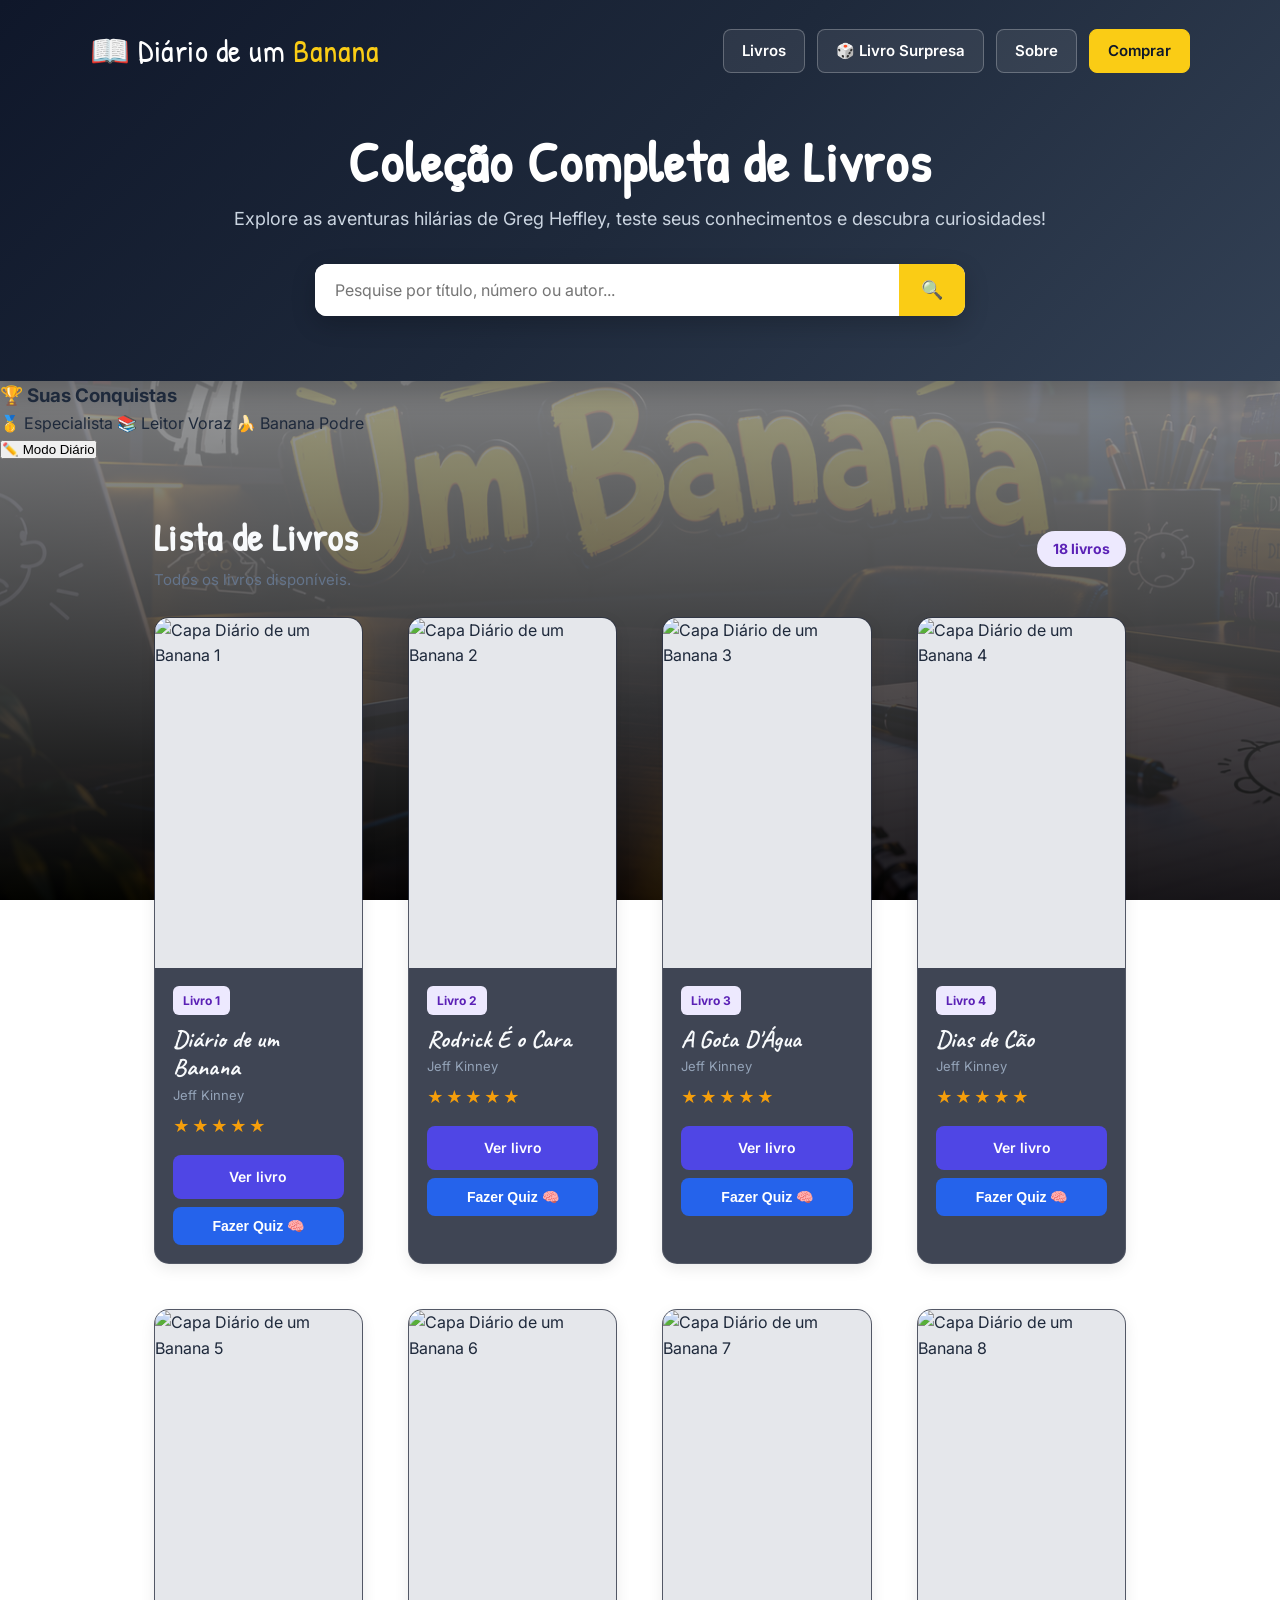
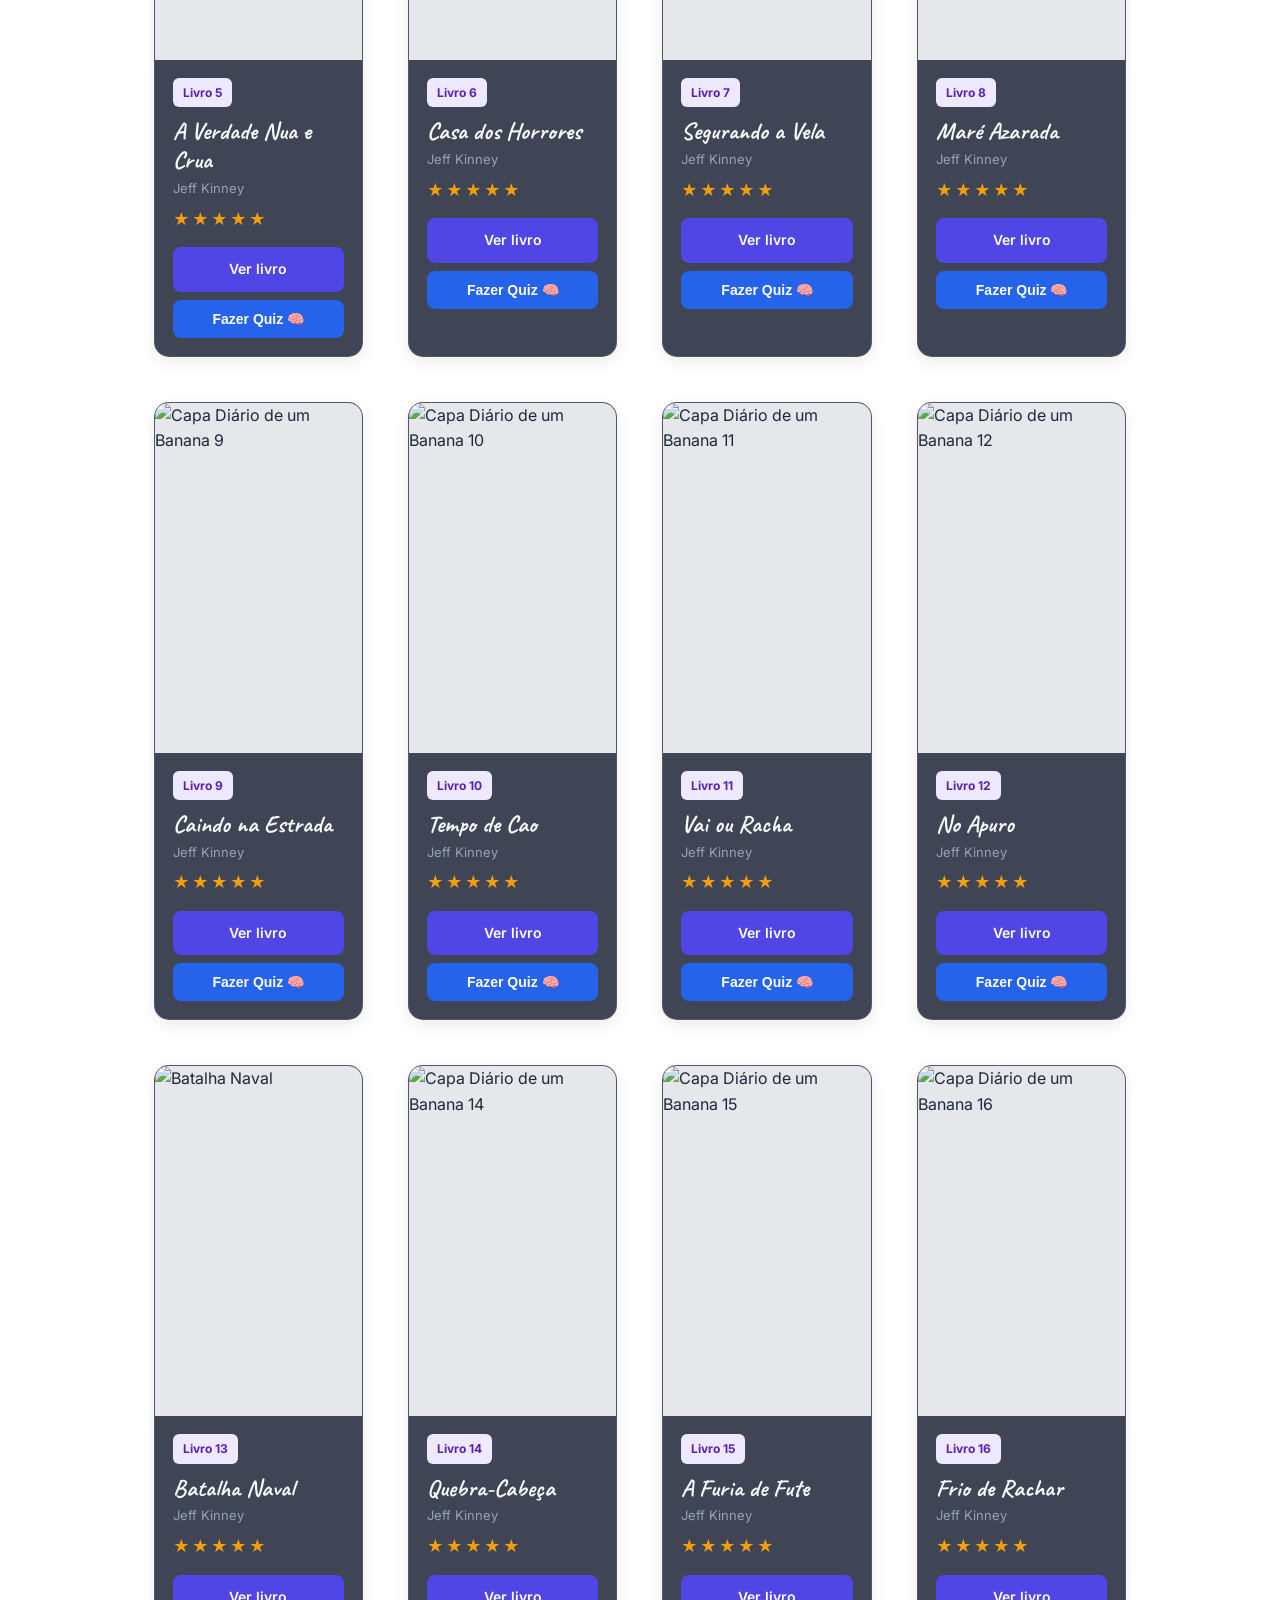
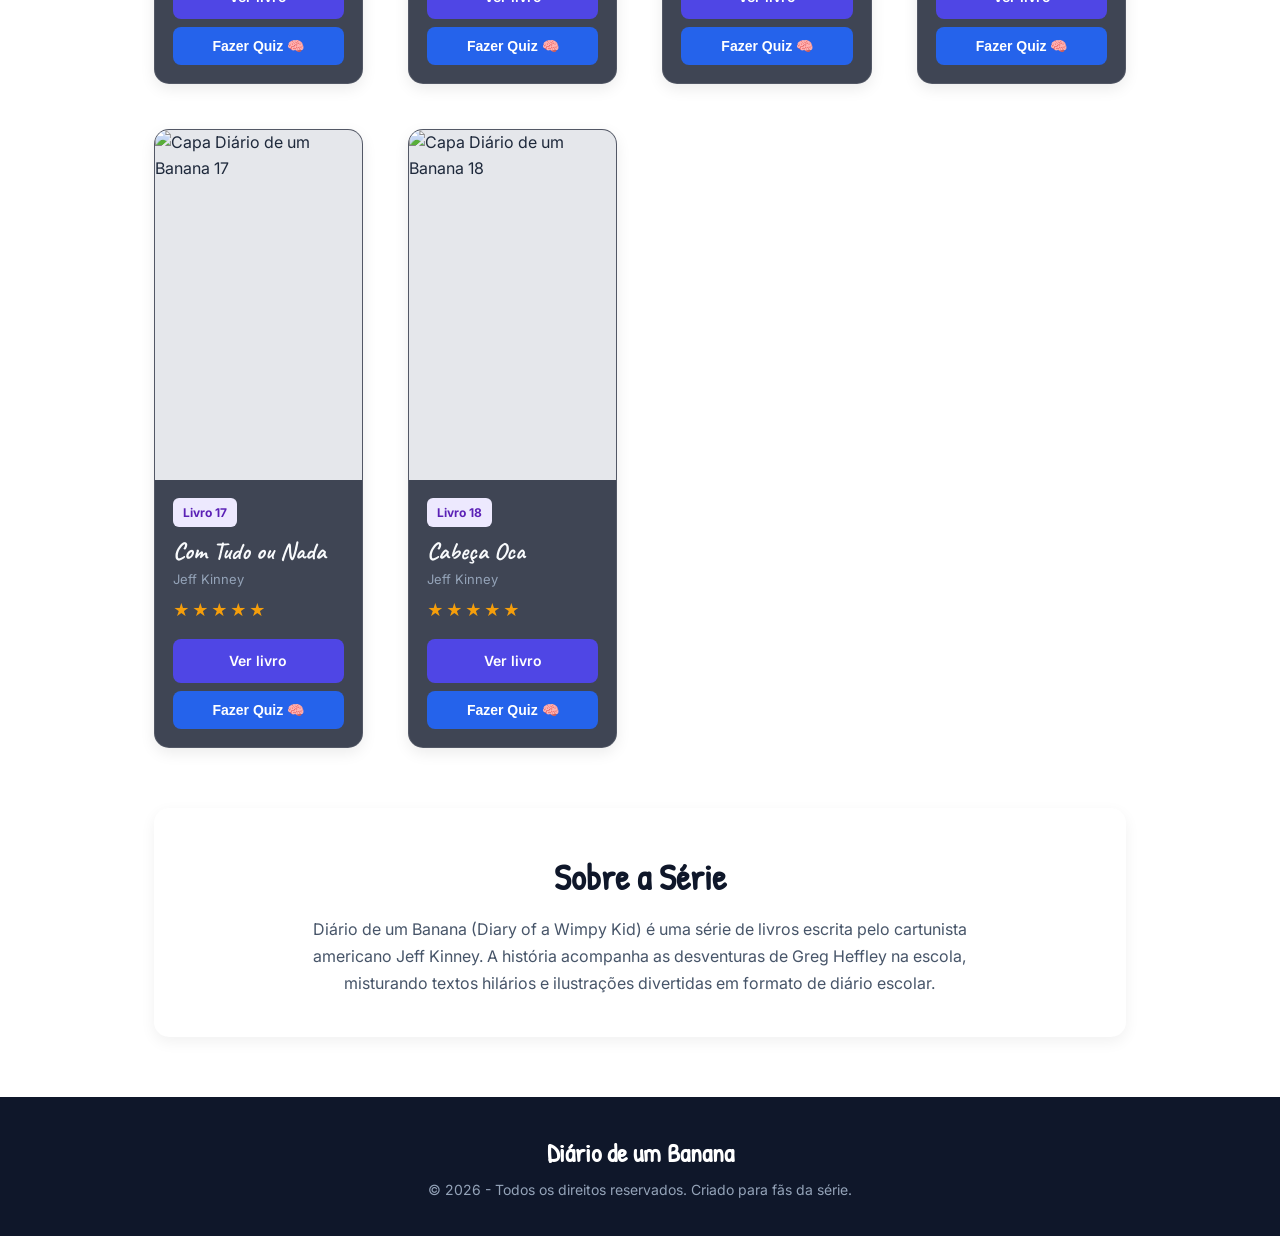
==== index.html @ 9c2a01f7 "Update index.html" ====
<!DOCTYPE html>
<html lang="pt-BR">
<head>
    <meta charset="UTF-8">
    <meta name="viewport" content="width=device-width, initial-scale=1.0">
    <title>Livraria Diário de um Banana</title>
    <!-- Google Fonts -->
    <link href="https://fonts.googleapis.com/css2?family=Inter:wght@400;600;700&family=Patrick+Hand&family=Caveat:wght@700&display=swap" rel="stylesheet">
    <link rel="stylesheet" href="style.css">
</head>
<body>

    <!-- HEADER & NAVEGAÇÃO -->
    <header>
        <div class="topo">
            <div class="logo">
                <span>📖</span> Diário de um <span>Banana</span>
            </div>
            <nav>
                <a href="#livros-secao">Livros</a>
                <a href="#" id="btnSorteio">🎲 Livro Surpresa</a>
                <a href="#sobre">Sobre</a>
                <a href="comprar.html" class="btn-comprar">Comprar</a>
            </nav>
        </div>

        <div class="hero">
            <h1>Coleção Completa de Livros</h1>
            <p>Explore as aventuras hilárias de Greg Heffley, teste seus conhecimentos e descubra curiosidades!</p>
            
            <!-- PESQUISA -->
            <div class="pesquisa">
                <input type="text" id="campoPesquisa" placeholder="Pesquise por título, número ou autor...">
                <button id="botaoPesquisa">🔍</button>
            </div>
        </div>
    </header>

    <!-- PAINEL DE CONQUISTAS FLUTUANTE -->
<div class="painel-conquistas" id="painelConquistas">
    <h3>🏆 Suas Conquistas</h3>
    <div class="lista-badges">
        <span class="badge" id="badgeEspecialista" title="Acerte 5/5 em um quiz">🥇 Especialista</span>
        <span class="badge" id="badgeVoraz" title="Jogue quizzes de 3 livros diferentes">📚 Leitor Voraz</span>
        <span class="badge" id="badgePodre" title="Zere um quiz">🍌 Banana Podre</span>
    </div>
</div>

<!-- BOTÃO MODO RABISCO FLUTUANTE -->
<button class="btn-rabisco" id="btnRabisco" title="Ativar Modo Rabisco">✏️ Modo Diário</button>

    <!-- MAIN -->
    <main id="livros-secao">
        
        <div class="titulo-secao">
            <div>
                <h2>Lista de Livros</h2>
                <p id="textoResultado">Todos os livros disponíveis.</p>
            </div>
            <div class="quantidade" id="quantidadeLivros">18 livros</div>
        </div>

        <!-- NENHUM RESULTADO -->
        <div class="nenhum-resultado" id="nenhumResultado">
            <div>🍌</div>
            <h3>Oops! Nada encontrado</h3>
            <p>Nenhum livro corresponde à sua pesquisa.</p>
        </div>

        <!-- GRID DE LIVROS -->
        <div class="livros">
            
            <!-- Livro 1 -->
            <article class="livro" data-id="1">
                <div class="capa">
                    <img src="https://encrypted-tbn0.gstatic.com/images?q=tbn:ANd9GcRQajpN-QGfzA2typFt59DtjZNxm697NqTYNp8xhZPJ5A&s=10" alt="Capa Diário de um Banana 1">
                </div>
                <div class="informacoes">
                    <span class="numero">Livro 1</span>
                    <h3>Diário de um Banana</h3>
                    <p class="autor">Jeff Kinney</p>
                    <div class="estrelas">★★★★★</div>
                    <div class="botoes">
                        <a href="../model/d1.pdf" class="botao">Ver livro</a>
                        <button class="botao quiz-botao" data-livro="1">Fazer Quiz 🧠</button>
                    </div>
                </div>
            </article>

            <!-- Livro 2 -->
            <article class="livro" data-id="2">
                <div class="capa">
                    <img src="https://encrypted-tbn0.gstatic.com/images?q=tbn:ANd9GcSpSx0DxlOl3ASqEZeaPJl6TdpwLqiNZsBN39mb798MEQ&s=10" alt="Capa Diário de um Banana 2">
                </div>
                <div class="informacoes">
                    <span class="numero">Livro 2</span>
                    <h3>Rodrick É o Cara</h3>
                    <p class="autor">Jeff Kinney</p>
                    <div class="estrelas">★★★★★</div>
                    <div class="botoes">
                        <a href="../model/d2.pdf" class="botao">Ver livro</a>
                        <button class="botao quiz-botao" data-livro="2">Fazer Quiz 🧠</button>
                    </div>
                </div>
            </article>

            <!-- Livro 3 -->
            <article class="livro" data-id="3">
                <div class="capa">
                    <img src="https://encrypted-tbn0.gstatic.com/images?q=tbn:ANd9GcTKQ5oxzDBMhRkYckKchncWAYE0lJs5ePOby59If-ySlQ&s" alt="Capa Diário de um Banana 3">
                </div>
                <div class="informacoes">
                    <span class="numero">Livro 3</span>
                    <h3>A Gota D'Água</h3>
                    <p class="autor">Jeff Kinney</p>
                    <div class="estrelas">★★★★★</div>
                    <div class="botoes">
                        <a href="../model/d3.pdf" class="botao">Ver livro</a>
                        <button class="botao quiz-botao" data-livro="3">Fazer Quiz 🧠</button>
                    </div>
                </div>
            </article>

            <!-- Livro 4 -->
            <article class="livro" data-id="4">
                <div class="capa">
                    <img src="https://encrypted-tbn0.gstatic.com/images?q=tbn:ANd9GcRJiaCCB12wVGKjYtspNgduHtyChw2FooszeUyp6AWRkg&s=10" alt="Capa Diário de um Banana 4">
                </div>
                <div class="informacoes">
                    <span class="numero">Livro 4</span>
                    <h3>Dias de Cão</h3>
                    <p class="autor">Jeff Kinney</p>
                    <div class="estrelas">★★★★★</div>
                    <div class="botoes">
                        <a href="../model/d4.pdf" class="botao">Ver livro</a>
                        <button class="botao quiz-botao" data-livro="4">Fazer Quiz 🧠</button>
                    </div>
                </div>
            </article>

            <!-- Livro 5 -->
            <article class="livro" data-id="5">
                <div class="capa">
                    <img src="https://encrypted-tbn0.gstatic.com/images?q=tbn:ANd9GcQWNQ5Dyb75y6yEB-SUP87o3WAZUVkobZBUObLU5u2jGg&s=10" alt="Capa Diário de um Banana 5">
                </div>
                <div class="informacoes">
                    <span class="numero">Livro 5</span>
                    <h3>A Verdade Nua e Crua</h3>
                    <p class="autor">Jeff Kinney</p>
                    <div class="estrelas">★★★★★</div>
                    <div class="botoes">
                        <a href="../model/d5.pdf" class="botao">Ver livro</a>
                        <button class="botao quiz-botao" data-livro="5">Fazer Quiz 🧠</button>
                    </div>
                </div>
            </article>

            <!-- Livro 6 -->
            <article class="livro" data-id="6">
                <div class="capa">
                    <img src="https://encrypted-tbn0.gstatic.com/images?q=tbn:ANd9GcSsynfhYfjFdkjck2ASrpkJPskWuNv2oFrg8dKrz2LjkQ&s=10" alt="Capa Diário de um Banana 6">
                </div>
                <div class="informacoes">
                    <span class="numero">Livro 6</span>
                    <h3>Casa dos Horrores</h3>
                    <p class="autor">Jeff Kinney</p>
                    <div class="estrelas">★★★★★</div>
                    <div class="botoes">
                        <a href="../model/d6.pdf" class="botao">Ver livro</a>
                        <button class="botao quiz-botao" data-livro="6">Fazer Quiz 🧠</button>
                    </div>
                </div>
            </article>

            <!-- Livro 7 -->
            <article class="livro" data-id="7">
                <div class="capa">
                    <img src="https://encrypted-tbn0.gstatic.com/images?q=tbn:ANd9GcSP-3wp7s-orHugPHiQrI789hExRTvEYrRd7QVgCAhlqw&s=10" alt="Capa Diário de um Banana 7">
                </div>
                <div class="informacoes">
                    <span class="numero">Livro 7</span>
                    <h3>Segurando a Vela</h3>
                    <p class="autor">Jeff Kinney</p>
                    <div class="estrelas">★★★★★</div>
                    <div class="botoes">
                        <a href="../model/d7.pdf" class="botao">Ver livro</a>
                        <button class="botao quiz-botao" data-livro="7">Fazer Quiz 🧠</button>
                    </div>
                </div>
            </article>

            <!-- Livro 8 -->
            <article class="livro" data-id="8">
                <div class="capa">
                    <img src="https://encrypted-tbn0.gstatic.com/images?q=tbn:ANd9GcSYsWa363Fk69UObxOlmPjLcYqOjS-x_OVaogubGts7Iw&s=10" alt="Capa Diário de um Banana 8">
                </div>
                <div class="informacoes">
                    <span class="numero">Livro 8</span>
                    <h3>Maré Azarada</h3>
                    <p class="autor">Jeff Kinney</p>
                    <div class="estrelas">★★★★★</div>
                    <div class="botoes">
                        <a href="../model/d8.pdf" class="botao">Ver livro</a>
                        <button class="botao quiz-botao" data-livro="8">Fazer Quiz 🧠</button>
                    </div>
                </div>
            </article>

            <!-- Livro 9 -->
            <article class="livro" data-id="9">
                <div class="capa">
                    <img src="https://encrypted-tbn0.gstatic.com/images?q=tbn:ANd9GcTEGSCFaSf1UiBdwK_KsZy_aUNZbx_nmoRuxFGizDj5Aw&s=10" alt="Capa Diário de um Banana 9">
                </div>
                <div class="informacoes">
                    <span class="numero">Livro 9</span>
                    <h3>Caindo na Estrada</h3>
                    <p class="autor">Jeff Kinney</p>
                    <div class="estrelas">★★★★★</div>
                    <div class="botoes">
                        <a href="../model/d9.pdf" class="botao">Ver livro</a>
                        <button class="botao quiz-botao" data-livro="9">Fazer Quiz 🧠</button>
                    </div>
                </div>
            </article>

            <!-- Livro 10 -->
            <article class="livro" data-id="10">
                <div class="capa">
                    <img src="https://encrypted-tbn0.gstatic.com/images?q=tbn:ANd9GcRWh4HUZp8EbSSGxVeShzGY0BPUSQcsEUI1VctOzzkDTg&s" alt="Capa Diário de um Banana 10">
                </div>
                <div class="informacoes">
                    <span class="numero">Livro 10</span>
                    <h3>Tempo de Cao</h3>
                    <p class="autor">Jeff Kinney</p>
                    <div class="estrelas">★★★★★</div>
                    <div class="botoes">
                        <a href="../model/d10.pdf" class="botao">Ver livro</a>
                        <button class="botao quiz-botao" data-livro="10">Fazer Quiz 🧠</button>
                    </div>
                </div>
            </article>

            <!-- Livro 11 -->
            <article class="livro" data-id="11">
                <div class="capa">
                    <img src="https://encrypted-tbn0.gstatic.com/images?q=tbn:ANd9GcSJpnDlZb_Ii841UvyGFLjWaWiVlTkOMMahEKRInvdsMw&s=10" alt="Capa Diário de um Banana 11">
                </div>
                <div class="informacoes">
                    <span class="numero">Livro 11</span>
                    <h3>Vai ou Racha</h3>
                    <p class="autor">Jeff Kinney</p>
                    <div class="estrelas">★★★★★</div>
                    <div class="botoes">
                        <a href="../model/d11.pdf" class="botao">Ver livro</a>
                        <button class="botao quiz-botao" data-livro="11">Fazer Quiz 🧠</button>
                    </div>
                </div>
            </article>

            <!-- Livro 12 -->
            <article class="livro" data-id="12">
                <div class="capa">
                    <img src="https://encrypted-tbn0.gstatic.com/images?q=tbn:ANd9GcQcVmHpKYCmERuuZ37JqeVZvpSlY1bpL1Be7FtkAmPEdQ&s" alt="Capa Diário de um Banana 12">
                </div>
                <div class="informacoes">
                    <span class="numero">Livro 12</span>
                    <h3>No Apuro</h3>
                    <p class="autor">Jeff Kinney</p>
                    <div class="estrelas">★★★★★</div>
                    <div class="botoes">
                        <a href="../model/d12.pdf" class="botao">Ver livro</a>
                        <button class="botao quiz-botao" data-livro="12">Fazer Quiz 🧠</button>
                    </div>
                </div>
            </article>

            <!-- Livro 13 -->
            <article class="livro" data-id="13">
                <div class="capa">
                    <img src="https://encrypted-tbn0.gstatic.com/images?q=tbn:ANd9GcR2gNs3JpQix3rCc0vQuqD0tkwmRkatFQ8yHD5xx7Jd0Q&s=10" alt="Batalha Naval">
                </div>
                <div class="informacoes">
                    <span class="numero">Livro 13</span>
                    <h3>Batalha Naval</h3>
                    <p class="autor">Jeff Kinney</p>
                    <div class="estrelas">★★★★★</div>
                    <div class="botoes">
                        <a href="../model/d13.pdf" class="botao">Ver livro</a>
                        <button class="botao quiz-botao" data-livro="13">Fazer Quiz 🧠</button>
                    </div>
                </div>
            </article>

            <!-- Livro 14 -->
            <article class="livro" data-id="14">
                <div class="capa">
                    <img src="https://encrypted-tbn0.gstatic.com/images?q=tbn:ANd9GcQTDsYSwgK8FLxZ9FOPDUFuJtEUiPVGPjZd8yIAZTZ_Kw&s=10" alt="Capa Diário de um Banana 14">
                </div>
                <div class="informacoes">
                    <span class="numero">Livro 14</span>
                    <h3>Quebra-Cabeça</h3>
                    <p class="autor">Jeff Kinney</p>
                    <div class="estrelas">★★★★★</div>
                    <div class="botoes">
                        <a href="../model/d14.pdf" class="botao">Ver livro</a>
                        <button class="botao quiz-botao" data-livro="14">Fazer Quiz 🧠</button>
                    </div>
                </div>
            </article>

            <!-- Livro 15 -->
            <article class="livro" data-id="15">
                <div class="capa">
                    <img src="https://encrypted-tbn0.gstatic.com/images?q=tbn:ANd9GcQ-ROlFFCyPp03KbqZ4IxjspagEBMkl2JaOTP3IW9ykqw&s=10" alt="Capa Diário de um Banana 15">
                </div>
                <div class="informacoes">
                    <span class="numero">Livro 15</span>
                    <h3>A Furia de Fute</h3>
                    <p class="autor">Jeff Kinney</p>
                    <div class="estrelas">★★★★★</div>
                    <div class="botoes">
                        <a href="../model/d15.pdf" class="botao">Ver livro</a>
                        <button class="botao quiz-botao" data-livro="15">Fazer Quiz 🧠</button>
                    </div>
                </div>
            </article>

            <!-- Livro 16 -->
            <article class="livro" data-id="16">
                <div class="capa">
                    <img src="https://encrypted-tbn0.gstatic.com/images?q=tbn:ANd9GcTlfMX2xk-rqAEeKxjSJcR50HlWtApINaT1bOgPDqUzZQ&s=10" alt="Capa Diário de um Banana 16">
                </div>
                <div class="informacoes">
                    <span class="numero">Livro 16</span>
                    <h3>Frio de Rachar</h3>
                    <p class="autor">Jeff Kinney</p>
                    <div class="estrelas">★★★★★</div>
                    <div class="botoes">
                        <a href="../model/d16.pdf" class="botao">Ver livro</a>
                        <button class="botao quiz-botao" data-livro="16">Fazer Quiz 🧠</button>
                    </div>
                </div>
            </article>

            <!-- Livro 17 -->
            <article class="livro" data-id="17">
                <div class="capa">
                    <img src="https://encrypted-tbn0.gstatic.com/images?q=tbn:ANd9GcSqUgGwJL5SMuskt6xamLZ5qCbusxDwBEEfb3Wk9kCDbg&s=10" alt="Capa Diário de um Banana 17">
                </div>
                <div class="informacoes">
                    <span class="numero">Livro 17</span>
                    <h3>Com Tudo ou Nada</h3>
                    <p class="autor">Jeff Kinney</p>
                    <div class="estrelas">★★★★★</div>
                    <div class="botoes">
                        <a href="../model/d17.pdf" class="botao">Ver livro</a>
                        <button class="botao quiz-botao" data-livro="17">Fazer Quiz 🧠</button>
                    </div>
                </div>
            </article>

            <!-- Livro 18 -->
            <article class="livro" data-id="18">
                <div class="capa">
                    <img src="https://encrypted-tbn0.gstatic.com/images?q=tbn:ANd9GcQuedITA3isWopyjoBhLv9AVnpmsVquKyT_LeptLqts2A&s=10" alt="Capa Diário de um Banana 18">
                </div>
                <div class="informacoes">
                    <span class="numero">Livro 18</span>
                    <h3>Cabeça Oca</h3>
                    <p class="autor">Jeff Kinney</p>
                    <div class="estrelas">★★★★★</div>
                    <div class="botoes">
                        <a href="https://books.google.com.br/books?id=lgrgEAAAQBAJ&printsec=frontcover&hl=pt-BR&source=gbs_ge_summary_r&cad=0#v=onepage&q&f=false" class="botao">Ver livro</a>
                        <button class="botao quiz-botao" data-livro="18">Fazer Quiz 🧠</button>
                    </div>
                </div>
            </article>

        </div>

        <!-- SEÇÃO SOBRE -->
        <section class="sobre" id="sobre">
            <h2>Sobre a Série</h2>
            <p>Diário de um Banana (Diary of a Wimpy Kid) é uma série de livros escrita pelo cartunista americano Jeff Kinney. A história acompanha as desventuras de Greg Heffley na escola, misturando textos hilários e ilustrações divertidas em formato de diário escolar.</p>
        </section>

    </main>

    <!-- FOOTER -->
    <footer>
        <h3>Diário de um Banana</h3>
        <p>&copy; 2026 - Todos os direitos reservados. Criado para fãs da série.</p>
    </footer>

    <!-- MODAL DO QUIZ -->
    <div class="quiz-overlay" id="quizOverlay">
        <div class="quiz-modal">
            <button class="fechar-quiz" id="fecharQuiz">✕</button>
            <span class="quiz-livro" id="quizLivro">Livro 1</span>
            <h2 id="quizTitulo">🧠 Quiz - Diário de um Banana</h2>
            
            <div id="quizConteudo">
                <div class="progresso">
                    <div class="progresso-barra" id="progressoBarra"></div>
                </div>
                <p class="contador" id="contadorPergunta">Pergunta 1 de 5</p>
                <h3 id="pergunta">Carregando pergunta...</h3>
                <div class="alternativas" id="alternativas"></div>
                <button class="proxima" id="proximaPergunta" disabled>Próxima pergunta →</button>
            </div>

            <!-- RESULTADO DO QUIZ -->
            <div class="resultado" id="resultado">
                <div class="trofeu">🏆</div>
                <h2>Fim do Quiz!</h2>
                <p id="pontuacao">0 de 5 respostas corretas</p>
                <p class="mensagem-final" id="mensagemFinal">Muito bem!</p>
                <button class="proxima" id="refazerQuiz">🔄 Refazer Quiz</button>
            </div>
        </div>
    </div>

    <script src="script.js"></script>
</body>
</html>
---- style.css ----
* {
    margin: 0;
    padding: 0;
    box-sizing: border-box;
}

html {
    scroll-behavior: smooth;
}

body {
    /* Fonte moderna e limpa para o corpo do site */
    font-family: 'Inter', system-ui, -apple-system, sans-serif;
    color: #1e293b;
    line-height: 1.6;

    background-image:
        linear-gradient(
            rgba(245, 247, 250, 0.88),
            rgba(0, 0, 0, 0.88)
        ),
        url("fundoo.png");

    background-size: cover;
    background-position: center;
    background-attachment: fixed;
    background-repeat: no-repeat;
}


/* =========================
   HEADER & NAVEGAÇÃO
========================= */

header {
    background: linear-gradient(135deg, #0f172a 0%, #1e293b 50%, #334155 100%);
    color: white;
    padding: 25px 7% 65px;

    box-shadow: 0 10px 25px rgba(0, 0, 0, 0.25);
}

.topo {
    max-width: 1300px;
    margin: auto;
    display: flex;
    justify-content: space-between;
    align-items: center;
    gap: 20px;
}

.logo {
    /* Fonte manuscrita estilo Diário de um Banana para a Logo */
    font-family: 'Patrick Hand', cursive;
    font-size: 32px;
    letter-spacing: 0.5px;
    display: flex;
    align-items: center;
    gap: 8px;
}

.logo span {
    color: #facc15;
}

nav {
    display: flex;
    gap: 12px;
}

nav a {
    font-family: 'Inter', sans-serif;
    color: white;
    text-decoration: none;
    padding: 9px 18px;
    border: 1px solid rgba(255, 255, 255, 0.25);
    background: rgba(255, 255, 255, 0.08);
    border-radius: 8px;
    font-weight: 600;
    font-size: 15px;
    transition: all 0.3s ease;
}

nav a:hover {
    background: #facc15;
    color: #0f172a;
    border-color: #facc15;
    transform: translateY(-2px);
}

/* Destaque para o botão de compra no menu */
nav a.btn-comprar {
    background-color: #facc15;
    color: #0f172a;
    border-color: #facc15;
}

nav a.btn-comprar:hover {
    background-color: #eab308;
}


/* =========================
   HERO
========================= */

.hero {
    max-width: 850px;
    margin: 55px auto 0;
    text-align: center;
}

.hero h1 {
    font-family: 'Patrick Hand', cursive;
    font-size: 56px;
    line-height: 1.1;
    margin-bottom: 12px;
    color: #ffffff;
    letter-spacing: 1px;
}

.hero p {
    font-family: 'Inter', sans-serif;
    font-size: 18px;
    color: #cbd5e1;
    font-weight: 400;
    margin-bottom: 30px;
}


/* =========================
   PESQUISA
========================= */

.pesquisa {
    max-width: 650px;
    margin: auto;
    display: flex;
    background: white;
    border-radius: 12px;
    overflow: hidden;
    box-shadow: 0 8px 25px rgba(0,0,0,0.2);
}

.pesquisa input {
    flex: 1;
    border: none;
    outline: none;
    padding: 16px 20px;
    font-size: 16px;
    font-family: 'Inter', sans-serif;
    color: #222;
}

.pesquisa button {
    border: none;
    background: #facc15;
    color: #222;
    padding: 0 22px;
    font-size: 18px;
    cursor: pointer;
    transition: 0.3s;
}

.pesquisa button:hover {
    background: #eab308;
}


/* =========================
   MAIN
========================= */

main {
    width: 76%;
    max-width: 1300px;
    margin: 45px auto;
}


/* =========================
   TÍTULO
========================= */

.titulo-secao {
    display: flex;
    justify-content: space-between;
    align-items: center;
    margin-bottom: 25px;
}

.titulo-secao h2 {
    font-family: 'Patrick Hand', cursive;
    font-size: 38px;
    color: #0f172a;
    letter-spacing: 0.5px;
}

.titulo-secao p {
    color: #64748b;
    font-size: 15px;
}

.quantidade {
    background: #ede9fe;
    color: #5b21b6;
    padding: 7px 16px;
    border-radius: 20px;
    font-size: 14px;
    font-weight: 700;
}


/* =========================
   NENHUM RESULTADO
========================= */

.nenhum-resultado {
    display: none;
    background: white;
    padding: 45px 20px;
    margin-bottom: 30px;
    text-align: center;
    border-radius: 15px;
    box-shadow: 0 5px 15px rgba(0,0,0,0.06);
}

.nenhum-resultado div {
    font-size: 45px;
    margin-bottom: 10px;
}

.nenhum-resultado h3 {
    font-family: 'Patrick Hand', cursive;
    font-size: 28px;
    margin-bottom: 5px;
}

.nenhum-resultado p {
    color: #777;
}


/* =========================
   GRID & CARD DOS LIVROS
========================= */

.livros {
    display: grid;
    grid-template-columns: repeat(auto-fill, minmax(200px, 1fr));
    gap: 45px;
}

.livro {
    background: white;
    border-radius: 15px;
    overflow: hidden;
    box-shadow: 0 5px 15px rgba(0,0,0,0.08);
    transition: transform 0.3s, box-shadow 0.3s;
}

.livro:hover {
    transform: translateY(-7px);
    box-shadow: 0 12px 30px rgba(0,0,0,0.15);
}

.capa {
    width: 100%;
    height: 350px;
    background: #e5e7eb;
    overflow: hidden;
}

.capa img {
    width: 103%;
    height: 103%;
    object-fit: cover;
    display: block;
    transition: transform 0.4s;
}

.livro:hover .capa img {
    transform: scale(1.05);
}

.informacoes {
    padding: 18px;
}

.numero {
    display: inline-block;
    background: #ede9fe;
    color: #5b21b6;
    padding: 5px 10px;
    border-radius: 6px;
    font-size: 12px;
    font-weight: 700;
    margin-bottom: 10px;
}

.informacoes h3 {
    font-family: 'Caveat', cursive;
    font-size: 24px;
    font-weight: 700;
    color: #0f172a;
    margin-bottom: 3px;
    line-height: 1.2;
}

.autor {
    color: #64748b;
    font-size: 13px;
    margin-bottom: 8px;
}

.estrelas {
    color: #f59e0b;
    letter-spacing: 2px;
    margin-bottom: 15px;
}


/* =========================
   PÁGINA DE COMPRAS (COMPRAR.HTML)
========================= */

.grid-compras {
    display: grid;
    grid-template-columns: repeat(auto-fill, minmax(220px, 1fr));
    gap: 30px;
}

.card-compra {
    background: white;
    border-radius: 15px;
    padding: 20px;
    text-align: center;
    box-shadow: 0 5px 15px rgba(0,0,0,0.08);
    display: flex;
    flex-direction: column;
    justify-content: space-between;
    transition: transform 0.3s ease;
}

.card-compra:hover {
    transform: translateY(-7px);
}

.card-compra img {
    width: 100%;
    height: 280px;
    object-fit: cover;
    border-radius: 10px;
    margin-bottom: 15px;
}

.card-compra h3 {
    font-family: 'Caveat', cursive;
    font-size: 26px;
    font-weight: 700;
    color: #0f172a;
    margin-bottom: 4px;
}

.card-compra .autor {
    color: #64748b;
    font-size: 14px;
}

.preco-destaque {
    font-size: 24px;
    font-weight: 800;
    color: #16a34a;
    margin: 12px 0;
}

.btn-amazon {
    display: block;
    background-color: #ff9900;
    color: #111111;
    text-decoration: none;
    padding: 12px;
    border-radius: 8px;
    font-weight: 700;
    font-size: 14px;
    transition: background-color 0.2s ease;
}

.btn-amazon:hover {
    background-color: #e68a00;
}


/* =========================
   BOTÕES DOS CARDS
========================= */

.botoes {
    display: flex;
    flex-direction: column;
    gap: 8px;
}

.botao {
    display: block;
    width: 100%;
    text-align: center;
    text-decoration: none;
    border: none;
    background: #4f46e5;
    color: white;
    padding: 11px;
    border-radius: 8px;
    font-weight: 600;
    cursor: pointer;
    font-size: 14px;
    transition: 0.3s;
}

.botao:hover {
    background: #3730a3;
}

.quiz-botao {
    background: #2563eb;
}

.quiz-botao:hover {
    background: #1d4ed8;
}


/* =========================
   SOBRE
========================= */

.sobre {
    margin-top: 60px;
    padding: 40px;
    background: white;
    border-radius: 15px;
    text-align: center;
    box-shadow: 0 5px 15px rgba(0,0,0,0.06);
}

.sobre h2 {
    font-family: 'Patrick Hand', cursive;
    font-size: 36px;
    margin-bottom: 10px;
    color: #0f172a;
}

.sobre p {
    max-width: 700px;
    margin: auto;
    color: #475569;
    font-size: 16px;
    line-height: 1.7;
}


/* =========================
   FOOTER
========================= */

footer {
    background: #0f172a;
    color: white;
    text-align: center;
    padding: 35px;
    margin-top: 60px;
}

footer h3 {
    font-family: 'Patrick Hand', cursive;
    font-size: 26px;
    margin-bottom: 5px;
}

footer p {
    color: #94a3b8;
    font-size: 14px;
}


/* =========================
   MODAL DO QUIZ
========================= */

.quiz-overlay {
    position: fixed;
    inset: 0;
    background: rgba(0,0,0,0.7);
    display: none;
    align-items: center;
    justify-content: center;
    padding: 20px;
    z-index: 9999;
}

.quiz-overlay.ativo {
    display: flex;
}

.quiz-modal {
    position: relative;
    width: 100%;
    max-width: 650px;
    max-height: 90vh;
    overflow-y: auto;
    background: white;
    border-radius: 20px;
    padding: 35px;
    box-shadow: 0 20px 60px rgba(0,0,0,0.3);
    animation: aparecer 0.25s ease;
}

@keyframes aparecer {
    from {
        opacity: 0;
        transform: scale(0.9);
    }
    to {
        opacity: 1;
        transform: scale(1);
    }
}

.fechar-quiz {
    position: absolute;
    right: 20px;
    top: 18px;
    border: none;
    background: #f3f4f6;
    width: 38px;
    height: 38px;
    border-radius: 50%;
    font-size: 18px;
    cursor: pointer;
}

.fechar-quiz:hover {
    background: #e5e7eb;
}

.quiz-livro {
    display: inline-block;
    background: #ede9fe;
    color: #5b21b6;
    padding: 6px 12px;
    border-radius: 8px;
    font-size: 13px;
    font-weight: 700;
    margin-bottom: 10px;
}

.quiz-modal h2 {
    font-family: 'Patrick Hand', cursive;
    font-size: 34px;
    margin-bottom: 20px;
}

.progresso {
    width: 100%;
    height: 9px;
    background: #e5e7eb;
    border-radius: 20px;
    overflow: hidden;
    margin-bottom: 10px;
}

.progresso-barra {
    height: 100%;
    width: 20%;
    background: linear-gradient(90deg, #2563eb, #7c3aed);
    transition: width 0.3s;
}

.contador {
    color: #777;
    font-size: 14px;
    margin-bottom: 20px;
}

#pergunta {
    font-size: 20px;
    font-weight: 600;
    margin-bottom: 20px;
}


/* =========================
   ALTERNATIVAS DO QUIZ
========================= */

.alternativas {
    display: flex;
    flex-direction: column;
    gap: 10px;
    margin-bottom: 20px;
}

.alternativa {
    width: 100%;
    padding: 14px 16px;
    text-align: left;
    background: #f8fafc;
    border: 2px solid #e5e7eb;
    border-radius: 10px;
    cursor: pointer;
    font-size: 15px;
    font-family: 'Inter', sans-serif;
    transition: 0.2s;
}

.alternativa:hover {
    border-color: #6366f1;
    background: #eef2ff;
}

.alternativa.selecionada {
    border-color: #4f46e5;
    background: #eef2ff;
}

.alternativa.correta {
    border-color: #16a34a;
    background: #dcfce7;
}

.alternativa.errada {
    border-color: #dc2626;
    background: #fee2e2;
}

.alternativa:disabled {
    cursor: default;
}


/* =========================
   BOTÃO PRÓXIMA
========================= */

.proxima {
    width: 100%;
    border: none;
    padding: 13px;
    border-radius: 10px;
    background: #4f46e5;
    color: white;
    font-size: 16px;
    font-weight: 700;
    cursor: pointer;
    transition: 0.3s;
}

.proxima:hover:not(:disabled) {
    background: #3730a3;
}

.proxima:disabled {
    opacity: 0.5;
    cursor: not-allowed;
}


/* =========================
   RESULTADO DO QUIZ
========================= */

.resultado {
    display: none;
    text-align: center;
}

.resultado.ativo {
    display: block;
}

#quizConteudo.esconder {
    display: none;
}

.trofeu {
    font-size: 70px;
    margin-bottom: 10px;
}

.resultado h2 {
    font-family: 'Patrick Hand', cursive;
    font-size: 36px;
    margin-bottom: 10px;
}

#pontuacao {
    font-size: 22px;
    font-weight: bold;
    color: #4f46e5;
    margin-bottom: 15px;
}

.mensagem-final {
    color: #666;
    margin-bottom: 25px;
}


/* =========================
   RESPONSIVIDADE
========================= */

@media (max-width: 700px) {

    header {
        padding: 20px 5% 45px;
    }

    .topo {
        flex-direction: column;
        gap: 20px;
    }

    .logo {
        text-align: center;
        font-size: 26px;
    }

    nav {
        width: 100%;
    }

    nav a {
        flex: 1;
        text-align: center;
    }

    .hero {
        margin-top: 45px;
    }

    .hero h1 {
        font-size: 40px;
    }

    .hero p {
        font-size: 16px;
    }

    .pesquisa {
        flex-direction: column;
    }

    .pesquisa input {
        padding: 15px;
    }

    .pesquisa button {
        padding: 13px;
    }

    main {
        width: 90%;
    }

    .titulo-secao {
        align-items: flex-start;
        gap: 15px;
    }

    .livros, .grid-compras {
        grid-template-columns: repeat(2, 1fr);
        gap: 15px;
    }

    .capa, .card-compra img {
        height: 240px;
    }

    .informacoes {
        padding: 14px;
    }

    .informacoes h3 {
        font-size: 20px;
    }

    .quiz-modal {
        padding: 25px 20px;
    }

}

@media (max-width: 430px) {

    .livros, .grid-compras {
        grid-template-columns: 1fr;
    }

    .capa, .card-compra img {
        height: 300px;
    }

    .titulo-secao {
        flex-direction: column;
    }

}
/* =========================
   PÁGINA DE COMPRAS (COMPRAR.HTML)
========================= */

.grid-compras {
    display: grid;
    grid-template-columns: repeat(auto-fill, minmax(220px, 1fr));
    gap: 30px;
}

.card-compra {
    background: white;
    border-radius: 15px;
    padding: 20px;
    text-align: center;
    box-shadow: 0 5px 15px rgba(0, 0, 0, 0.08);
    display: flex;
    flex-direction: column;
    justify-content: space-between;
    transition: transform 0.3s ease, box-shadow 0.3s ease;
}

.card-compra:hover {
    transform: translateY(-7px);
    box-shadow: 0 12px 25px rgba(0, 0, 0, 0.15);
}

.card-compra img {
    width: 100%;
    height: 280px;
    object-fit: cover;
    background-color: #e2e8f0;
    border-radius: 10px;
    margin-bottom: 15px;
}

.card-compra h3 {
    font-family: 'Caveat', cursive;
    font-size: 26px;
    font-weight: 700;
    color: #0f172a;
    margin-bottom: 4px;
}

.card-compra .autor {
    color: #64748b;
    font-size: 14px;
}

.preco-destaque {
    font-size: 24px;
    font-weight: 800;
    color: #16a34a;
    margin: 12px 0;
}

.btn-amazon {
    display: block;
    background-color: #ff9900;
    color: #111111;
    text-decoration: none;
    padding: 12px;
    border-radius: 8px;
    font-weight: 700;
    font-size: 14px;
    transition: background-color 0.2s ease, transform 0.2s ease;
}

.btn-amazon:hover {
    background-color: #e68a00;
    transform: scale(1.02);
}
/* Cards com brilho neon ao passar o mouse */
.livro, .card-compra {
    background: rgba(15, 23, 42, 0.8) !important;
    border: 1px solid rgba(255, 255, 255, 0.1);
    transition: all 0.3s cubic-bezier(0.4, 0, 0.2, 1);
}

.livro:hover, .card-compra:hover {
    transform: translateY(-8px) scale(1.02);
    border-color: #38bdf8;
    box-shadow: 0 0 20px rgba(56, 189, 248, 0.35);
}

/* Ajusta as cores do texto nos cards para dar leitura no escuro */
.livro h3, .card-compra h3 {
    color: #f8fafc !important;
}

.autor {
    color: #94a3b8 !important;
}
.titulo-secao h2, 
.titulo-secao {
    color: #f8fafc !important;
}
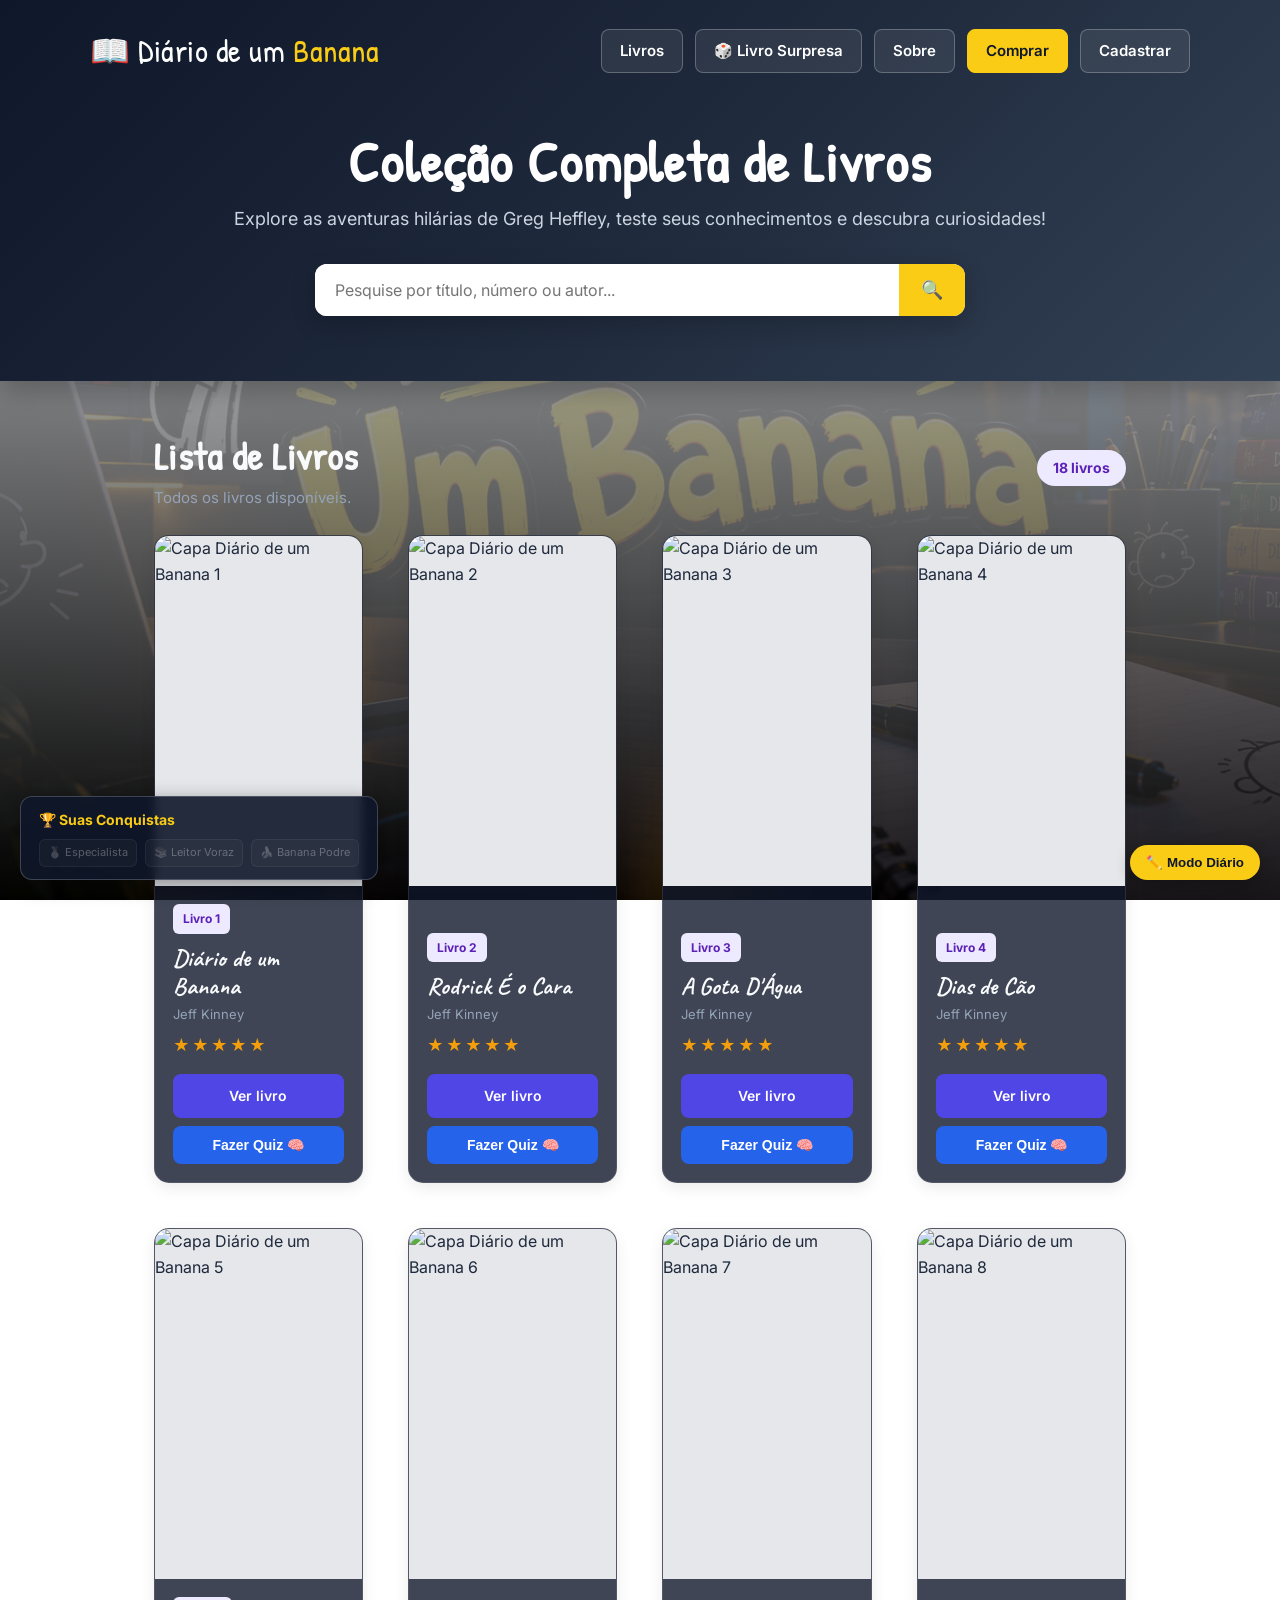
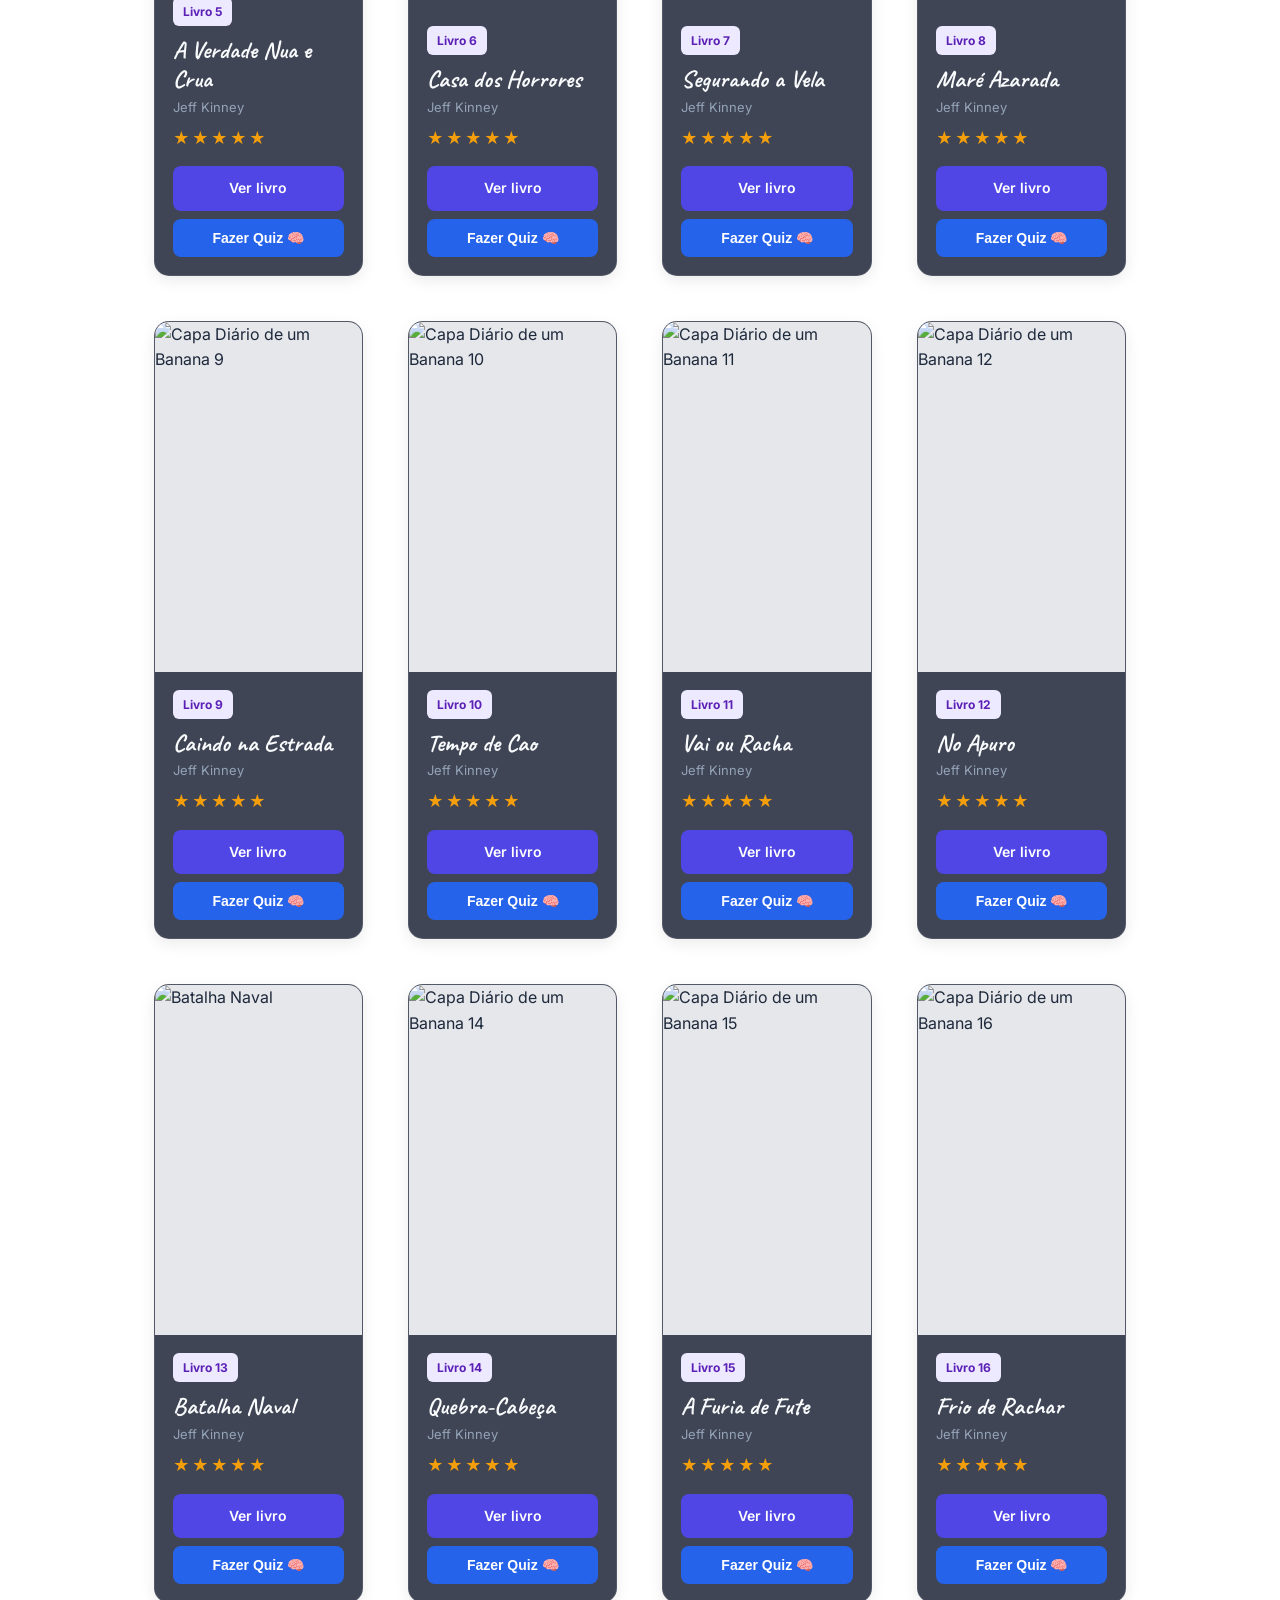
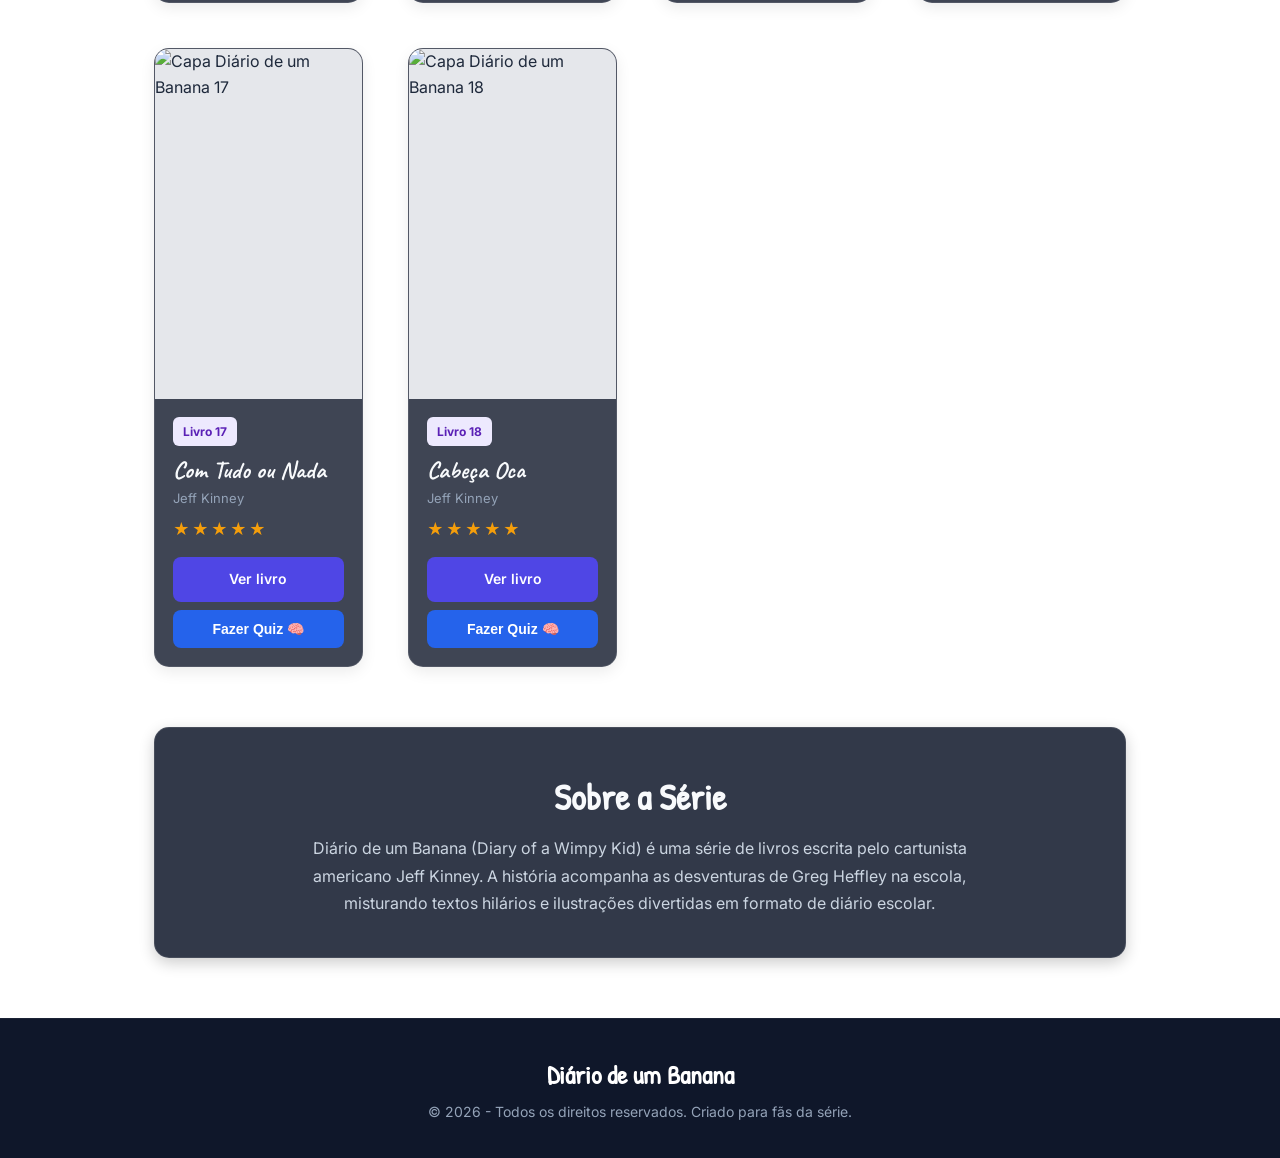
==== commit 6e8335ab: "Update index.html" ====
--- a/index.html
+++ b/index.html
@@ -21,6 +21,8 @@
                 <a href="#" id="btnSorteio">🎲 Livro Surpresa</a>
                 <a href="#sobre">Sobre</a>
                 <a href="comprar.html" class="btn-comprar">Comprar</a>
+                <!-- NOVO BOTÃO DE CADASTRO -->
+                <a href="cadastro.html" class="btn-cadastro">Cadastrar</a>
             </nav>
         </div>
 
--- a/style.css
+++ b/style.css
@@ -9,34 +9,106 @@
 }
 
 body {
-    /* Fonte moderna e limpa para o corpo do site */
     font-family: 'Inter', system-ui, -apple-system, sans-serif;
     color: #1e293b;
     line-height: 1.6;
-
     background-image:
         linear-gradient(
             rgba(245, 247, 250, 0.88),
             rgba(0, 0, 0, 0.88)
         ),
         url("fundoo.png");
-
     background-size: cover;
     background-position: center;
     background-attachment: fixed;
     background-repeat: no-repeat;
-}
-
+    transition: font-family 0.3s ease;
+}
+
+/* MODO RABISCO (ESTILO DIÁRIO) */
+body.modo-rabisco {
+    font-family: 'Patrick Hand', cursive !important;
+}
+body.modo-rabisco h3, body.modo-rabisco h1, body.modo-rabisco .logo {
+    font-family: 'Caveat', cursive !important;
+}
+
+/* PAINEL DE CONQUISTAS FLUTUANTE */
+.painel-conquistas {
+    position: fixed;
+    bottom: 20px;
+    left: 20px;
+    background: rgba(15, 23, 42, 0.9);
+    border: 1px solid rgba(255, 255, 255, 0.2);
+    padding: 12px 18px;
+    border-radius: 12px;
+    color: white;
+    z-index: 998;
+    box-shadow: 0 5px 20px rgba(0,0,0,0.4);
+    backdrop-filter: blur(5px);
+}
+.painel-conquistas h3 {
+    font-size: 14px;
+    margin-bottom: 8px;
+    color: #facc15;
+}
+.lista-badges {
+    display: flex;
+    gap: 8px;
+    flex-wrap: wrap;
+}
+.badge {
+    background: rgba(255, 255, 255, 0.1);
+    border: 1px solid rgba(255, 255, 255, 0.2);
+    padding: 4px 8px;
+    border-radius: 6px;
+    font-size: 11px;
+    opacity: 0.3;
+    filter: grayscale(100%);
+    transition: all 0.3s ease;
+}
+.badge.desbloqueada {
+    opacity: 1;
+    filter: grayscale(0%);
+    border-color: #facc15;
+    background: rgba(250, 204, 21, 0.2);
+    color: #facc15;
+}
+
+/* BOTÃO MODO RABISCO */
+.btn-rabisco {
+    position: fixed;
+    bottom: 20px;
+    right: 20px;
+    background: #facc15;
+    color: #0f172a;
+    border: none;
+    padding: 10px 16px;
+    border-radius: 30px;
+    font-weight: 700;
+    cursor: pointer;
+    z-index: 998;
+    box-shadow: 0 4px 15px rgba(0,0,0,0.3);
+    transition: transform 0.2s;
+}
+.btn-rabisco:hover {
+    transform: scale(1.05);
+}
+
+/* DESTAQUE SORTEIO LIVRO */
+.destaque-sorteio {
+    border-color: #facc15 !important;
+    box-shadow: 0 0 30px rgba(250, 204, 21, 0.8) !important;
+    transform: translateY(-10px) scale(1.04);
+}
 
 /* =========================
    HEADER & NAVEGAÇÃO
 ========================= */
-
 header {
     background: linear-gradient(135deg, #0f172a 0%, #1e293b 50%, #334155 100%);
     color: white;
     padding: 25px 7% 65px;
-
     box-shadow: 0 10px 25px rgba(0, 0, 0, 0.25);
 }
 
@@ -50,7 +122,6 @@
 }
 
 .logo {
-    /* Fonte manuscrita estilo Diário de um Banana para a Logo */
     font-family: 'Patrick Hand', cursive;
     font-size: 32px;
     letter-spacing: 0.5px;
@@ -88,7 +159,6 @@
     transform: translateY(-2px);
 }
 
-/* Destaque para o botão de compra no menu */
 nav a.btn-comprar {
     background-color: #facc15;
     color: #0f172a;
@@ -99,11 +169,9 @@
     background-color: #eab308;
 }
 
-
 /* =========================
    HERO
 ========================= */
-
 .hero {
     max-width: 850px;
     margin: 55px auto 0;
@@ -127,11 +195,9 @@
     margin-bottom: 30px;
 }
 
-
 /* =========================
    PESQUISA
 ========================= */
-
 .pesquisa {
     max-width: 650px;
     margin: auto;
@@ -166,22 +232,15 @@
     background: #eab308;
 }
 
-
 /* =========================
    MAIN
 ========================= */
-
 main {
     width: 76%;
     max-width: 1300px;
     margin: 45px auto;
 }
 
-
-/* =========================
-   TÍTULO
-========================= */
-
 .titulo-secao {
     display: flex;
     justify-content: space-between;
@@ -192,12 +251,12 @@
 .titulo-secao h2 {
     font-family: 'Patrick Hand', cursive;
     font-size: 38px;
-    color: #0f172a;
+    color: #f8fafc !important;
     letter-spacing: 0.5px;
 }
 
 .titulo-secao p {
-    color: #64748b;
+    color: #94a3b8;
     font-size: 15px;
 }
 
@@ -210,19 +269,15 @@
     font-weight: 700;
 }
 
-
-/* =========================
-   NENHUM RESULTADO
-========================= */
-
 .nenhum-resultado {
     display: none;
-    background: white;
+    background: rgba(15, 23, 42, 0.9);
+    color: white;
     padding: 45px 20px;
     margin-bottom: 30px;
     text-align: center;
     border-radius: 15px;
-    box-shadow: 0 5px 15px rgba(0,0,0,0.06);
+    box-shadow: 0 5px 15px rgba(0,0,0,0.3);
 }
 
 .nenhum-resultado div {
@@ -237,31 +292,34 @@
 }
 
 .nenhum-resultado p {
-    color: #777;
-}
-
+    color: #94a3b8;
+}
 
 /* =========================
    GRID & CARD DOS LIVROS
 ========================= */
-
 .livros {
     display: grid;
     grid-template-columns: repeat(auto-fill, minmax(200px, 1fr));
     gap: 45px;
 }
 
-.livro {
-    background: white;
+.livro, .card-compra {
+    background: rgba(15, 23, 42, 0.8) !important;
+    border: 1px solid rgba(255, 255, 255, 0.1);
     border-radius: 15px;
     overflow: hidden;
     box-shadow: 0 5px 15px rgba(0,0,0,0.08);
-    transition: transform 0.3s, box-shadow 0.3s;
-}
-
-.livro:hover {
-    transform: translateY(-7px);
-    box-shadow: 0 12px 30px rgba(0,0,0,0.15);
+    transition: all 0.3s cubic-bezier(0.4, 0, 0.2, 1);
+    display: flex;
+    flex-direction: column;
+    justify-content: space-between;
+}
+
+.livro:hover, .card-compra:hover {
+    transform: translateY(-8px) scale(1.02);
+    border-color: #38bdf8;
+    box-shadow: 0 0 20px rgba(56, 189, 248, 0.35);
 }
 
 .capa {
@@ -298,17 +356,17 @@
     margin-bottom: 10px;
 }
 
-.informacoes h3 {
+.informacoes h3, .card-compra h3 {
     font-family: 'Caveat', cursive;
     font-size: 24px;
     font-weight: 700;
-    color: #0f172a;
+    color: #f8fafc !important;
     margin-bottom: 3px;
     line-height: 1.2;
 }
 
 .autor {
-    color: #64748b;
+    color: #94a3b8 !important;
     font-size: 13px;
     margin-bottom: 8px;
 }
@@ -318,82 +376,6 @@
     letter-spacing: 2px;
     margin-bottom: 15px;
 }
-
-
-/* =========================
-   PÁGINA DE COMPRAS (COMPRAR.HTML)
-========================= */
-
-.grid-compras {
-    display: grid;
-    grid-template-columns: repeat(auto-fill, minmax(220px, 1fr));
-    gap: 30px;
-}
-
-.card-compra {
-    background: white;
-    border-radius: 15px;
-    padding: 20px;
-    text-align: center;
-    box-shadow: 0 5px 15px rgba(0,0,0,0.08);
-    display: flex;
-    flex-direction: column;
-    justify-content: space-between;
-    transition: transform 0.3s ease;
-}
-
-.card-compra:hover {
-    transform: translateY(-7px);
-}
-
-.card-compra img {
-    width: 100%;
-    height: 280px;
-    object-fit: cover;
-    border-radius: 10px;
-    margin-bottom: 15px;
-}
-
-.card-compra h3 {
-    font-family: 'Caveat', cursive;
-    font-size: 26px;
-    font-weight: 700;
-    color: #0f172a;
-    margin-bottom: 4px;
-}
-
-.card-compra .autor {
-    color: #64748b;
-    font-size: 14px;
-}
-
-.preco-destaque {
-    font-size: 24px;
-    font-weight: 800;
-    color: #16a34a;
-    margin: 12px 0;
-}
-
-.btn-amazon {
-    display: block;
-    background-color: #ff9900;
-    color: #111111;
-    text-decoration: none;
-    padding: 12px;
-    border-radius: 8px;
-    font-weight: 700;
-    font-size: 14px;
-    transition: background-color 0.2s ease;
-}
-
-.btn-amazon:hover {
-    background-color: #e68a00;
-}
-
-
-/* =========================
-   BOTÕES DOS CARDS
-========================= */
 
 .botoes {
     display: flex;
@@ -429,39 +411,33 @@
     background: #1d4ed8;
 }
 
-
 /* =========================
-   SOBRE
+   SOBRE & FOOTER
 ========================= */
-
 .sobre {
     margin-top: 60px;
     padding: 40px;
-    background: white;
+    background: rgba(15, 23, 42, 0.85);
+    border: 1px solid rgba(255, 255, 255, 0.1);
     border-radius: 15px;
     text-align: center;
-    box-shadow: 0 5px 15px rgba(0,0,0,0.06);
+    box-shadow: 0 5px 15px rgba(0,0,0,0.2);
 }
 
 .sobre h2 {
     font-family: 'Patrick Hand', cursive;
     font-size: 36px;
     margin-bottom: 10px;
-    color: #0f172a;
+    color: #f8fafc;
 }
 
 .sobre p {
     max-width: 700px;
     margin: auto;
-    color: #475569;
+    color: #cbd5e1;
     font-size: 16px;
     line-height: 1.7;
 }
-
-
-/* =========================
-   FOOTER
-========================= */
 
 footer {
     background: #0f172a;
@@ -469,6 +445,7 @@
     text-align: center;
     padding: 35px;
     margin-top: 60px;
+    border-top: 1px solid rgba(255, 255, 255, 0.05);
 }
 
 footer h3 {
@@ -482,15 +459,14 @@
     font-size: 14px;
 }
 
-
 /* =========================
    MODAL DO QUIZ
 ========================= */
-
 .quiz-overlay {
     position: fixed;
     inset: 0;
-    background: rgba(0,0,0,0.7);
+    background: rgba(0,0,0,0.8);
+    backdrop-filter: blur(4px);
     display: none;
     align-items: center;
     justify-content: center;
@@ -508,22 +484,18 @@
     max-width: 650px;
     max-height: 90vh;
     overflow-y: auto;
-    background: white;
+    background: #1e293b;
+    color: white;
     border-radius: 20px;
     padding: 35px;
-    box-shadow: 0 20px 60px rgba(0,0,0,0.3);
+    box-shadow: 0 20px 60px rgba(0,0,0,0.5);
+    border: 1px solid rgba(255, 255, 255, 0.15);
     animation: aparecer 0.25s ease;
 }
 
 @keyframes aparecer {
-    from {
-        opacity: 0;
-        transform: scale(0.9);
-    }
-    to {
-        opacity: 1;
-        transform: scale(1);
-    }
+    from { opacity: 0; transform: scale(0.9); }
+    to { opacity: 1; transform: scale(1); }
 }
 
 .fechar-quiz {
@@ -531,16 +503,18 @@
     right: 20px;
     top: 18px;
     border: none;
-    background: #f3f4f6;
+    background: rgba(255, 255, 255, 0.1);
+    color: white;
     width: 38px;
     height: 38px;
     border-radius: 50%;
     font-size: 18px;
     cursor: pointer;
+    transition: 0.2s;
 }
 
 .fechar-quiz:hover {
-    background: #e5e7eb;
+    background: rgba(255, 255, 255, 0.2);
 }
 
 .quiz-livro {
@@ -558,12 +532,13 @@
     font-family: 'Patrick Hand', cursive;
     font-size: 34px;
     margin-bottom: 20px;
+    color: #f8fafc;
 }
 
 .progresso {
     width: 100%;
     height: 9px;
-    background: #e5e7eb;
+    background: rgba(255, 255, 255, 0.1);
     border-radius: 20px;
     overflow: hidden;
     margin-bottom: 10px;
@@ -577,7 +552,7 @@
 }
 
 .contador {
-    color: #777;
+    color: #94a3b8;
     font-size: 14px;
     margin-bottom: 20px;
 }
@@ -586,12 +561,8 @@
     font-size: 20px;
     font-weight: 600;
     margin-bottom: 20px;
-}
-
-
-/* =========================
-   ALTERNATIVAS DO QUIZ
-========================= */
+    color: #f8fafc;
+}
 
 .alternativas {
     display: flex;
@@ -604,43 +575,34 @@
     width: 100%;
     padding: 14px 16px;
     text-align: left;
-    background: #f8fafc;
-    border: 2px solid #e5e7eb;
+    background: rgba(255, 255, 255, 0.05);
+    border: 2px solid rgba(255, 255, 255, 0.1);
     border-radius: 10px;
     cursor: pointer;
     font-size: 15px;
+    color: white;
     font-family: 'Inter', sans-serif;
     transition: 0.2s;
 }
 
 .alternativa:hover {
-    border-color: #6366f1;
-    background: #eef2ff;
-}
-
-.alternativa.selecionada {
-    border-color: #4f46e5;
-    background: #eef2ff;
+    border-color: #38bdf8;
+    background: rgba(56, 189, 248, 0.1);
 }
 
 .alternativa.correta {
     border-color: #16a34a;
-    background: #dcfce7;
+    background: rgba(22, 163, 74, 0.2);
 }
 
 .alternativa.errada {
     border-color: #dc2626;
-    background: #fee2e2;
+    background: rgba(220, 38, 38, 0.2);
 }
 
 .alternativa:disabled {
     cursor: default;
 }
-
-
-/* =========================
-   BOTÃO PRÓXIMA
-========================= */
 
 .proxima {
     width: 100%;
@@ -664,11 +626,6 @@
     cursor: not-allowed;
 }
 
-
-/* =========================
-   RESULTADO DO QUIZ
-========================= */
-
 .resultado {
     display: none;
     text-align: center;
@@ -687,219 +644,96 @@
     margin-bottom: 10px;
 }
 
-.resultado h2 {
-    font-family: 'Patrick Hand', cursive;
-    font-size: 36px;
-    margin-bottom: 10px;
-}
-
 #pontuacao {
     font-size: 22px;
     font-weight: bold;
-    color: #4f46e5;
+    color: #38bdf8;
     margin-bottom: 15px;
 }
 
 .mensagem-final {
-    color: #666;
+    color: #cbd5e1;
     margin-bottom: 25px;
 }
 
-
-/* =========================
-   RESPONSIVIDADE
-========================= */
-
+/* RESPONSIVIDADE */
 @media (max-width: 700px) {
-
-    header {
-        padding: 20px 5% 45px;
-    }
-
-    .topo {
-        flex-direction: column;
-        gap: 20px;
-    }
-
-    .logo {
-        text-align: center;
-        font-size: 26px;
-    }
-
-    nav {
-        width: 100%;
-    }
-
-    nav a {
-        flex: 1;
-        text-align: center;
-    }
-
-    .hero {
-        margin-top: 45px;
-    }
-
-    .hero h1 {
-        font-size: 40px;
-    }
-
-    .hero p {
-        font-size: 16px;
-    }
-
-    .pesquisa {
-        flex-direction: column;
-    }
-
-    .pesquisa input {
-        padding: 15px;
-    }
-
-    .pesquisa button {
-        padding: 13px;
-    }
-
-    main {
-        width: 90%;
-    }
-
-    .titulo-secao {
-        align-items: flex-start;
-        gap: 15px;
-    }
-
-    .livros, .grid-compras {
-        grid-template-columns: repeat(2, 1fr);
-        gap: 15px;
-    }
-
-    .capa, .card-compra img {
-        height: 240px;
-    }
-
-    .informacoes {
-        padding: 14px;
-    }
-
-    .informacoes h3 {
-        font-size: 20px;
-    }
-
-    .quiz-modal {
-        padding: 25px 20px;
-    }
-
+    header { padding: 20px 5% 45px; }
+    .topo { flex-direction: column; gap: 20px; }
+    .logo { text-align: center; font-size: 26px; }
+    nav { width: 100%; flex-wrap: wrap; justify-content: center; }
+    nav a { flex: 1; text-align: center; min-width: 110px; }
+    .hero h1 { font-size: 40px; }
+    .pesquisa { flex-direction: column; }
+    main { width: 90%; }
+    .livros { grid-template-columns: repeat(2, 1fr); gap: 15px; }
+    .capa { height: 240px; }
+    .painel-conquistas { display: none; } /* Ocultar em telas muito pequenas para não poluir */
 }
 
 @media (max-width: 430px) {
-
-    .livros, .grid-compras {
-        grid-template-columns: 1fr;
-    }
-
-    .capa, .card-compra img {
-        height: 300px;
-    }
-
-    .titulo-secao {
-        flex-direction: column;
-    }
-
-}
-/* =========================
-   PÁGINA DE COMPRAS (COMPRAR.HTML)
-========================= */
-
+    .livros { grid-template-columns: 1fr; }
+    .capa { height: 300px; }
+}
+/* Estilo para os cards de compra da página de livros físicos */
 .grid-compras {
     display: grid;
-    grid-template-columns: repeat(auto-fill, minmax(220px, 1fr));
-    gap: 30px;
-}
-
-.card-compra {
-    background: white;
-    border-radius: 15px;
+    grid-template-columns: repeat(auto-fit, minmax(250px, 1fr));
+    gap: 20px;
+    padding: 20px;
+  }
+  
+  .card-compra {
+    background-color: #fff;
+    border-radius: 8px;
     padding: 20px;
     text-align: center;
-    box-shadow: 0 5px 15px rgba(0, 0, 0, 0.08);
+    box-shadow: 0 4px 8px rgba(0,0,0,0.1);
     display: flex;
     flex-direction: column;
     justify-content: space-between;
-    transition: transform 0.3s ease, box-shadow 0.3s ease;
-}
-
-.card-compra:hover {
-    transform: translateY(-7px);
-    box-shadow: 0 12px 25px rgba(0, 0, 0, 0.15);
-}
-
-.card-compra img {
-    width: 100%;
-    height: 280px;
-    object-fit: cover;
-    background-color: #e2e8f0;
-    border-radius: 10px;
+  }
+  
+  /* CORREÇÃO DA IMAGEM DA CAPA */
+  .card-compra img {
+    width: 150px;         /* Define uma largura fixa padrão */
+    height: 220px;        /* Define uma altura fixa para todas as capas ficarem uniformes */
+    object-fit: cover;    /* Garante que a imagem não distorça, cortando o excesso se necessário */
+    margin: 0 auto 15px auto; /* Centraliza a imagem no card */
+    border-radius: 4px;
+  }
+  
+  .card-compra h3 {
+    font-size: 1.1rem;
+    margin-bottom: 5px;
+    color: #333;
+  }
+  
+  .card-compra .autor {
+    font-size: 0.9rem;
+    color: #666;
+    margin-bottom: 10px;
+  }
+  
+  .preco-destaque {
+    font-size: 1.2rem;
+    font-weight: bold;
+    color: #27ae60;
     margin-bottom: 15px;
-}
-
-.card-compra h3 {
-    font-family: 'Caveat', cursive;
-    font-size: 26px;
-    font-weight: 700;
-    color: #0f172a;
-    margin-bottom: 4px;
-}
-
-.card-compra .autor {
-    color: #64748b;
-    font-size: 14px;
-}
-
-.preco-destaque {
-    font-size: 24px;
-    font-weight: 800;
-    color: #16a34a;
-    margin: 12px 0;
-}
-
-.btn-amazon {
-    display: block;
-    background-color: #ff9900;
-    color: #111111;
+  }
+  
+  .btn-amazon {
+    display: inline-block;
+    background-color: #f0c14b;
+    color: #111;
+    padding: 10px 15px;
+    border-radius: 4px;
     text-decoration: none;
-    padding: 12px;
-    border-radius: 8px;
-    font-weight: 700;
-    font-size: 14px;
-    transition: background-color 0.2s ease, transform 0.2s ease;
-}
-
-.btn-amazon:hover {
-    background-color: #e68a00;
-    transform: scale(1.02);
-}
-/* Cards com brilho neon ao passar o mouse */
-.livro, .card-compra {
-    background: rgba(15, 23, 42, 0.8) !important;
-    border: 1px solid rgba(255, 255, 255, 0.1);
-    transition: all 0.3s cubic-bezier(0.4, 0, 0.2, 1);
-}
-
-.livro:hover, .card-compra:hover {
-    transform: translateY(-8px) scale(1.02);
-    border-color: #38bdf8;
-    box-shadow: 0 0 20px rgba(56, 189, 248, 0.35);
-}
-
-/* Ajusta as cores do texto nos cards para dar leitura no escuro */
-.livro h3, .card-compra h3 {
-    color: #f8fafc !important;
-}
-
-.autor {
-    color: #94a3b8 !important;
-}
-.titulo-secao h2, 
-.titulo-secao {
-    color: #f8fafc !important;
-}
+    font-weight: bold;
+    border: 1px solid #a88734;
+    transition: background-color 0.2s;
+  }
+  
+  .btn-amazon:hover {
+    background-color: #f3b416;
+  }
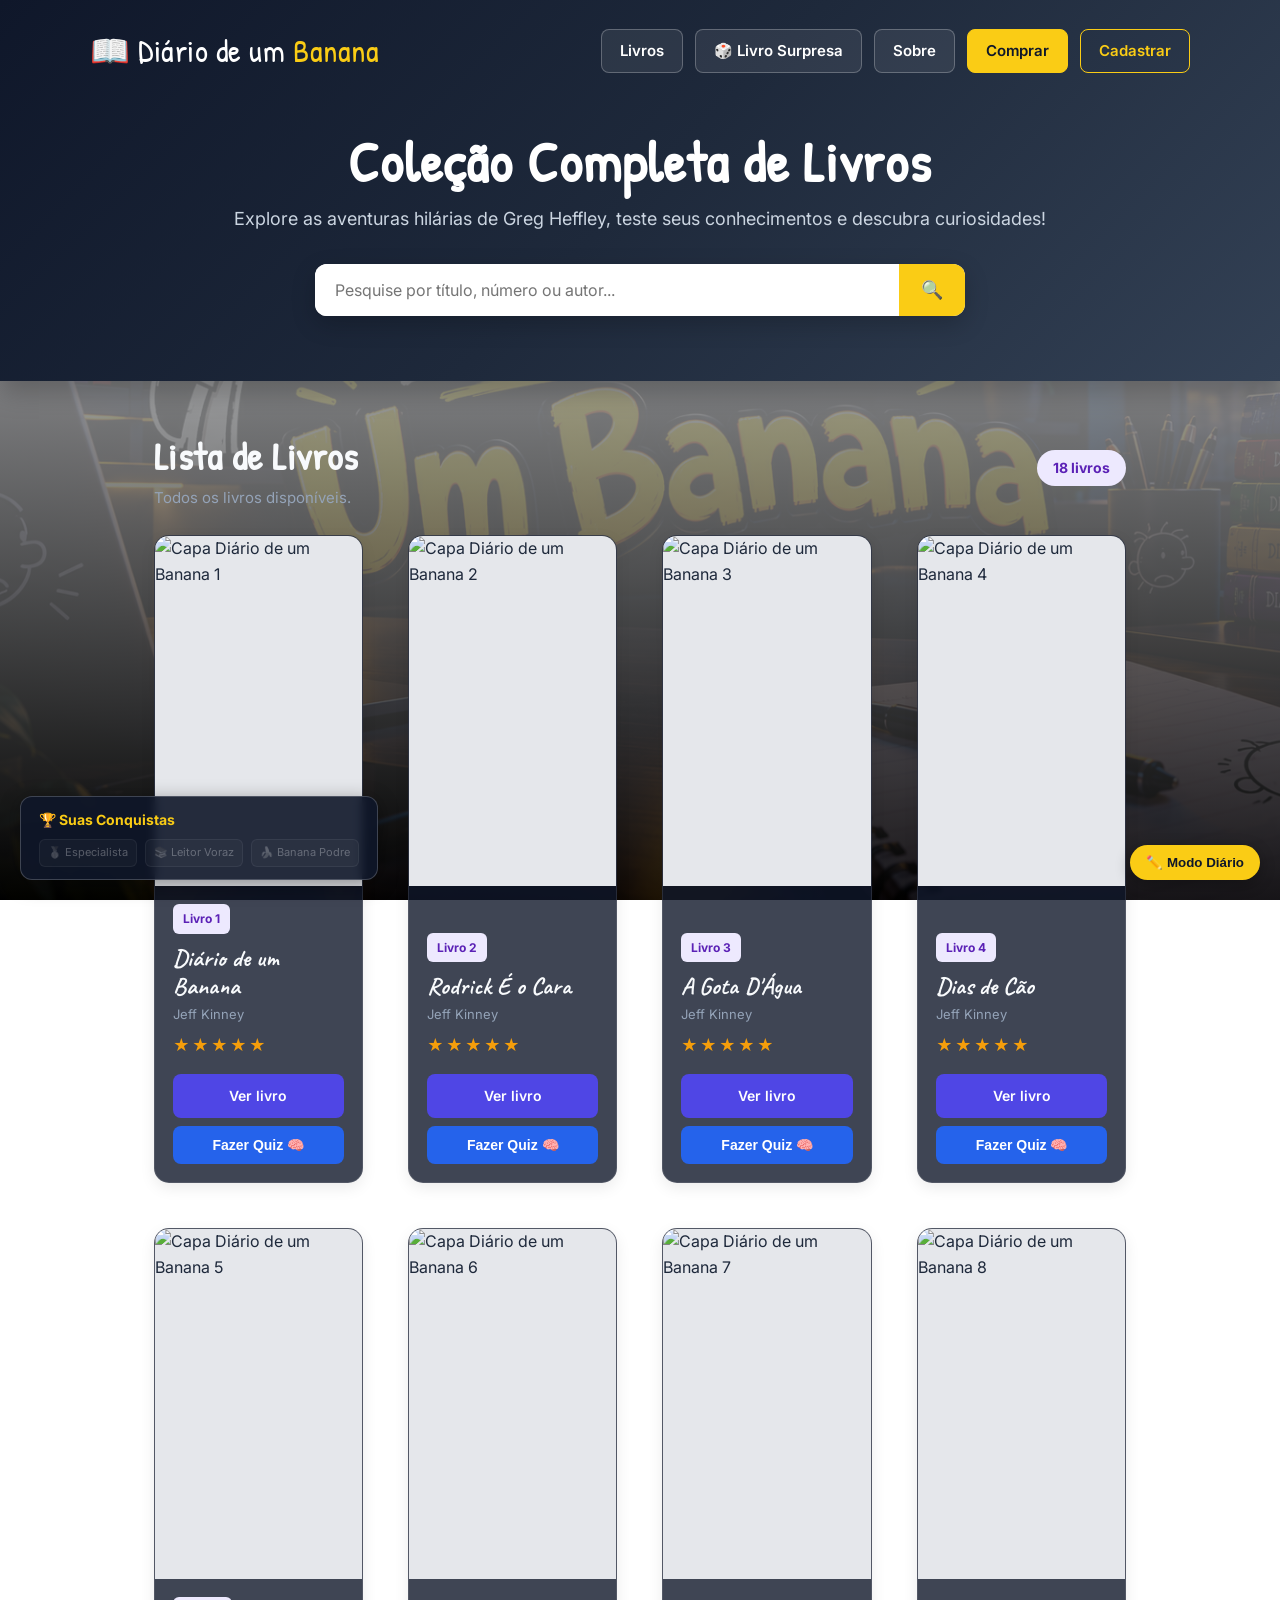
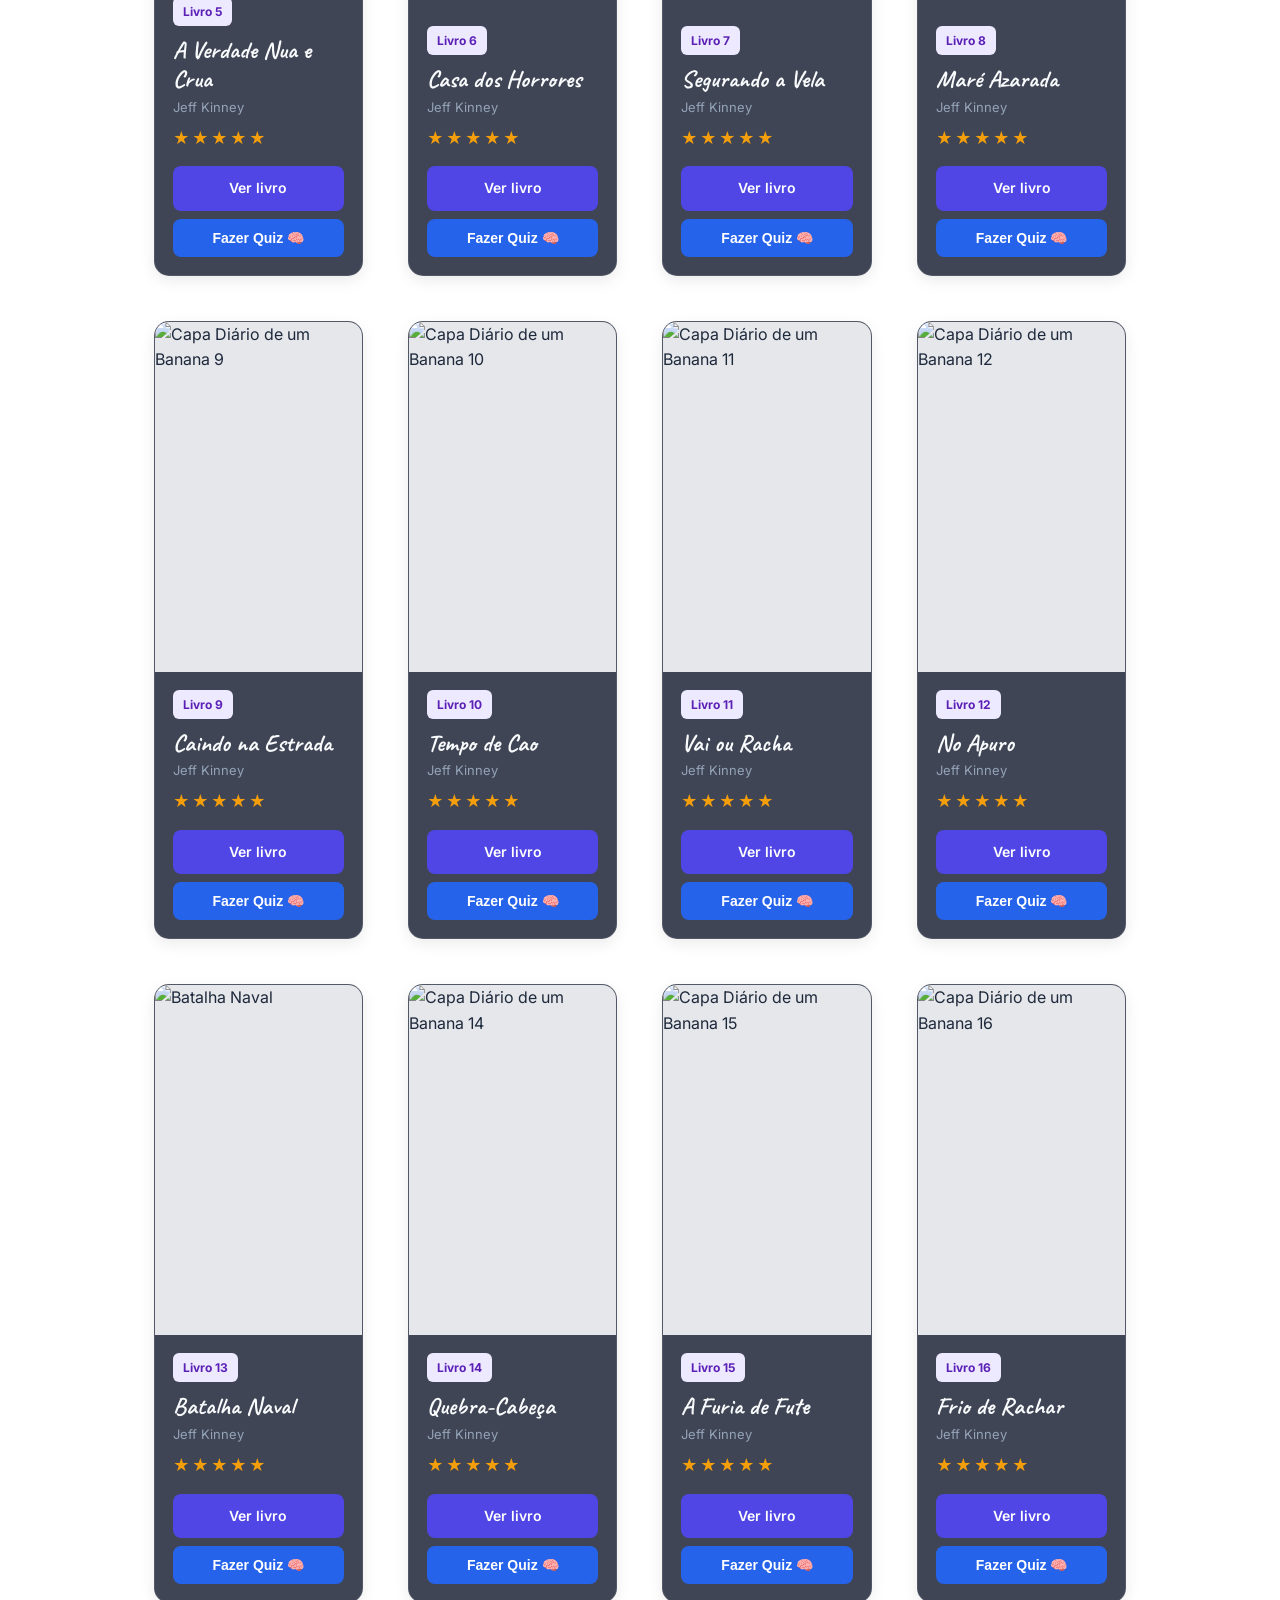
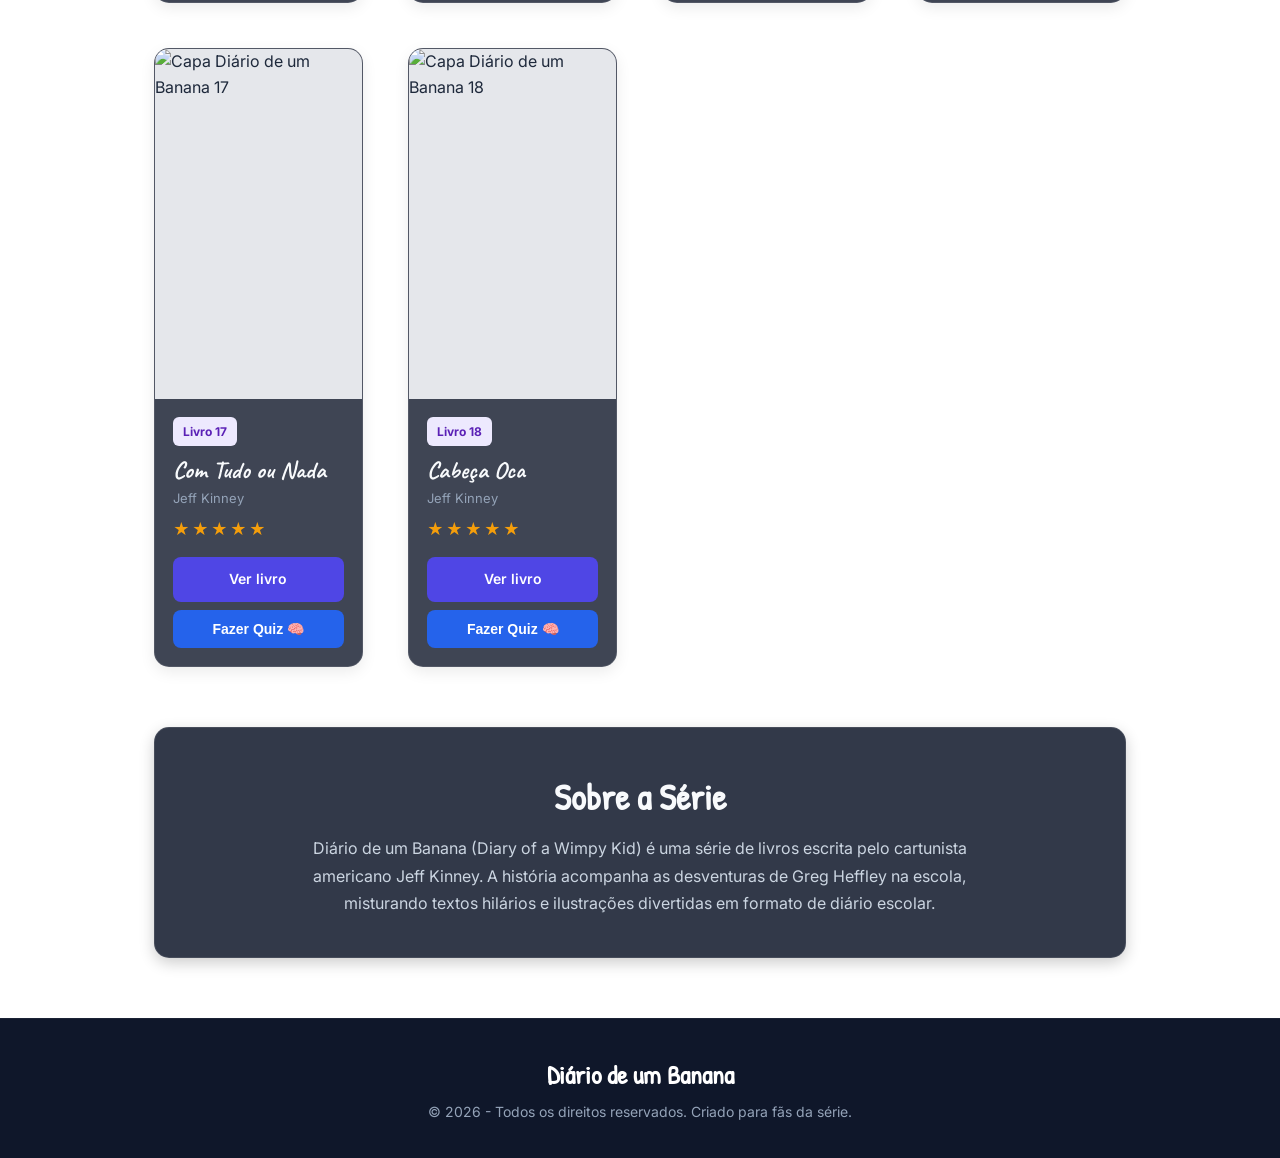
==== commit 42a5f9fa: "Update index.html" ====
--- a/index.html
+++ b/index.html
@@ -83,7 +83,7 @@
                     <p class="autor">Jeff Kinney</p>
                     <div class="estrelas">★★★★★</div>
                     <div class="botoes">
-                        <a href="../model/d1.pdf" class="botao">Ver livro</a>
+                        <a href="d1.pdf" class="botao">Ver livro</a>
                         <button class="botao quiz-botao" data-livro="1">Fazer Quiz 🧠</button>
                     </div>
                 </div>
@@ -100,7 +100,7 @@
                     <p class="autor">Jeff Kinney</p>
                     <div class="estrelas">★★★★★</div>
                     <div class="botoes">
-                        <a href="../model/d2.pdf" class="botao">Ver livro</a>
+                        <a href="d2.pdf" class="botao">Ver livro</a>
                         <button class="botao quiz-botao" data-livro="2">Fazer Quiz 🧠</button>
                     </div>
                 </div>
@@ -117,7 +117,7 @@
                     <p class="autor">Jeff Kinney</p>
                     <div class="estrelas">★★★★★</div>
                     <div class="botoes">
-                        <a href="../model/d3.pdf" class="botao">Ver livro</a>
+                        <a href="d3.pdf" class="botao">Ver livro</a>
                         <button class="botao quiz-botao" data-livro="3">Fazer Quiz 🧠</button>
                     </div>
                 </div>
@@ -134,7 +134,7 @@
                     <p class="autor">Jeff Kinney</p>
                     <div class="estrelas">★★★★★</div>
                     <div class="botoes">
-                        <a href="../model/d4.pdf" class="botao">Ver livro</a>
+                        <a href="d4.pdf" class="botao">Ver livro</a>
                         <button class="botao quiz-botao" data-livro="4">Fazer Quiz 🧠</button>
                     </div>
                 </div>
@@ -151,7 +151,7 @@
                     <p class="autor">Jeff Kinney</p>
                     <div class="estrelas">★★★★★</div>
                     <div class="botoes">
-                        <a href="../model/d5.pdf" class="botao">Ver livro</a>
+                        <a href="d5.pdf" class="botao">Ver livro</a>
                         <button class="botao quiz-botao" data-livro="5">Fazer Quiz 🧠</button>
                     </div>
                 </div>
@@ -168,7 +168,7 @@
                     <p class="autor">Jeff Kinney</p>
                     <div class="estrelas">★★★★★</div>
                     <div class="botoes">
-                        <a href="../model/d6.pdf" class="botao">Ver livro</a>
+                        <a href="d6.pdf" class="botao">Ver livro</a>
                         <button class="botao quiz-botao" data-livro="6">Fazer Quiz 🧠</button>
                     </div>
                 </div>
@@ -185,7 +185,7 @@
                     <p class="autor">Jeff Kinney</p>
                     <div class="estrelas">★★★★★</div>
                     <div class="botoes">
-                        <a href="../model/d7.pdf" class="botao">Ver livro</a>
+                        <a href="d7.pdf" class="botao">Ver livro</a>
                         <button class="botao quiz-botao" data-livro="7">Fazer Quiz 🧠</button>
                     </div>
                 </div>
@@ -202,7 +202,7 @@
                     <p class="autor">Jeff Kinney</p>
                     <div class="estrelas">★★★★★</div>
                     <div class="botoes">
-                        <a href="../model/d8.pdf" class="botao">Ver livro</a>
+                        <a href="d8.pdf" class="botao">Ver livro</a>
                         <button class="botao quiz-botao" data-livro="8">Fazer Quiz 🧠</button>
                     </div>
                 </div>
@@ -219,7 +219,7 @@
                     <p class="autor">Jeff Kinney</p>
                     <div class="estrelas">★★★★★</div>
                     <div class="botoes">
-                        <a href="../model/d9.pdf" class="botao">Ver livro</a>
+                        <a href="d9.pdf" class="botao">Ver livro</a>
                         <button class="botao quiz-botao" data-livro="9">Fazer Quiz 🧠</button>
                     </div>
                 </div>
@@ -236,7 +236,7 @@
                     <p class="autor">Jeff Kinney</p>
                     <div class="estrelas">★★★★★</div>
                     <div class="botoes">
-                        <a href="../model/d10.pdf" class="botao">Ver livro</a>
+                        <a href="d10.pdf" class="botao">Ver livro</a>
                         <button class="botao quiz-botao" data-livro="10">Fazer Quiz 🧠</button>
                     </div>
                 </div>
@@ -253,7 +253,7 @@
                     <p class="autor">Jeff Kinney</p>
                     <div class="estrelas">★★★★★</div>
                     <div class="botoes">
-                        <a href="../model/d11.pdf" class="botao">Ver livro</a>
+                        <a href="d11.pdf" class="botao">Ver livro</a>
                         <button class="botao quiz-botao" data-livro="11">Fazer Quiz 🧠</button>
                     </div>
                 </div>
@@ -270,7 +270,7 @@
                     <p class="autor">Jeff Kinney</p>
                     <div class="estrelas">★★★★★</div>
                     <div class="botoes">
-                        <a href="../model/d12.pdf" class="botao">Ver livro</a>
+                        <a href="d12.pdf" class="botao">Ver livro</a>
                         <button class="botao quiz-botao" data-livro="12">Fazer Quiz 🧠</button>
                     </div>
                 </div>
@@ -287,7 +287,7 @@
                     <p class="autor">Jeff Kinney</p>
                     <div class="estrelas">★★★★★</div>
                     <div class="botoes">
-                        <a href="../model/d13.pdf" class="botao">Ver livro</a>
+                        <a href="d13.pdf" class="botao">Ver livro</a>
                         <button class="botao quiz-botao" data-livro="13">Fazer Quiz 🧠</button>
                     </div>
                 </div>
@@ -304,7 +304,7 @@
                     <p class="autor">Jeff Kinney</p>
                     <div class="estrelas">★★★★★</div>
                     <div class="botoes">
-                        <a href="../model/d14.pdf" class="botao">Ver livro</a>
+                        <a href="d14.pdf" class="botao">Ver livro</a>
                         <button class="botao quiz-botao" data-livro="14">Fazer Quiz 🧠</button>
                     </div>
                 </div>
@@ -321,7 +321,7 @@
                     <p class="autor">Jeff Kinney</p>
                     <div class="estrelas">★★★★★</div>
                     <div class="botoes">
-                        <a href="../model/d15.pdf" class="botao">Ver livro</a>
+                        <a href="d15.pdf" class="botao">Ver livro</a>
                         <button class="botao quiz-botao" data-livro="15">Fazer Quiz 🧠</button>
                     </div>
                 </div>
@@ -338,7 +338,7 @@
                     <p class="autor">Jeff Kinney</p>
                     <div class="estrelas">★★★★★</div>
                     <div class="botoes">
-                        <a href="../model/d16.pdf" class="botao">Ver livro</a>
+                        <a href="d16.pdf" class="botao">Ver livro</a>
                         <button class="botao quiz-botao" data-livro="16">Fazer Quiz 🧠</button>
                     </div>
                 </div>
@@ -355,7 +355,7 @@
                     <p class="autor">Jeff Kinney</p>
                     <div class="estrelas">★★★★★</div>
                     <div class="botoes">
-                        <a href="../model/d17.pdf" class="botao">Ver livro</a>
+                        <a href="d17.pdf" class="botao">Ver livro</a>
                         <button class="botao quiz-botao" data-livro="17">Fazer Quiz 🧠</button>
                     </div>
                 </div>
--- a/style.css
+++ b/style.css
@@ -737,3 +737,14 @@
   .btn-amazon:hover {
     background-color: #f3b416;
   }
+  /* BOTÃO DE CADASTRO NO HEADER */
+nav a.btn-cadastro {
+    background-color: transparent;
+    color: #facc15;
+    border-color: #facc15;
+}
+
+nav a.btn-cadastro:hover {
+    background-color: #facc15;
+    color: #0f172a;
+}
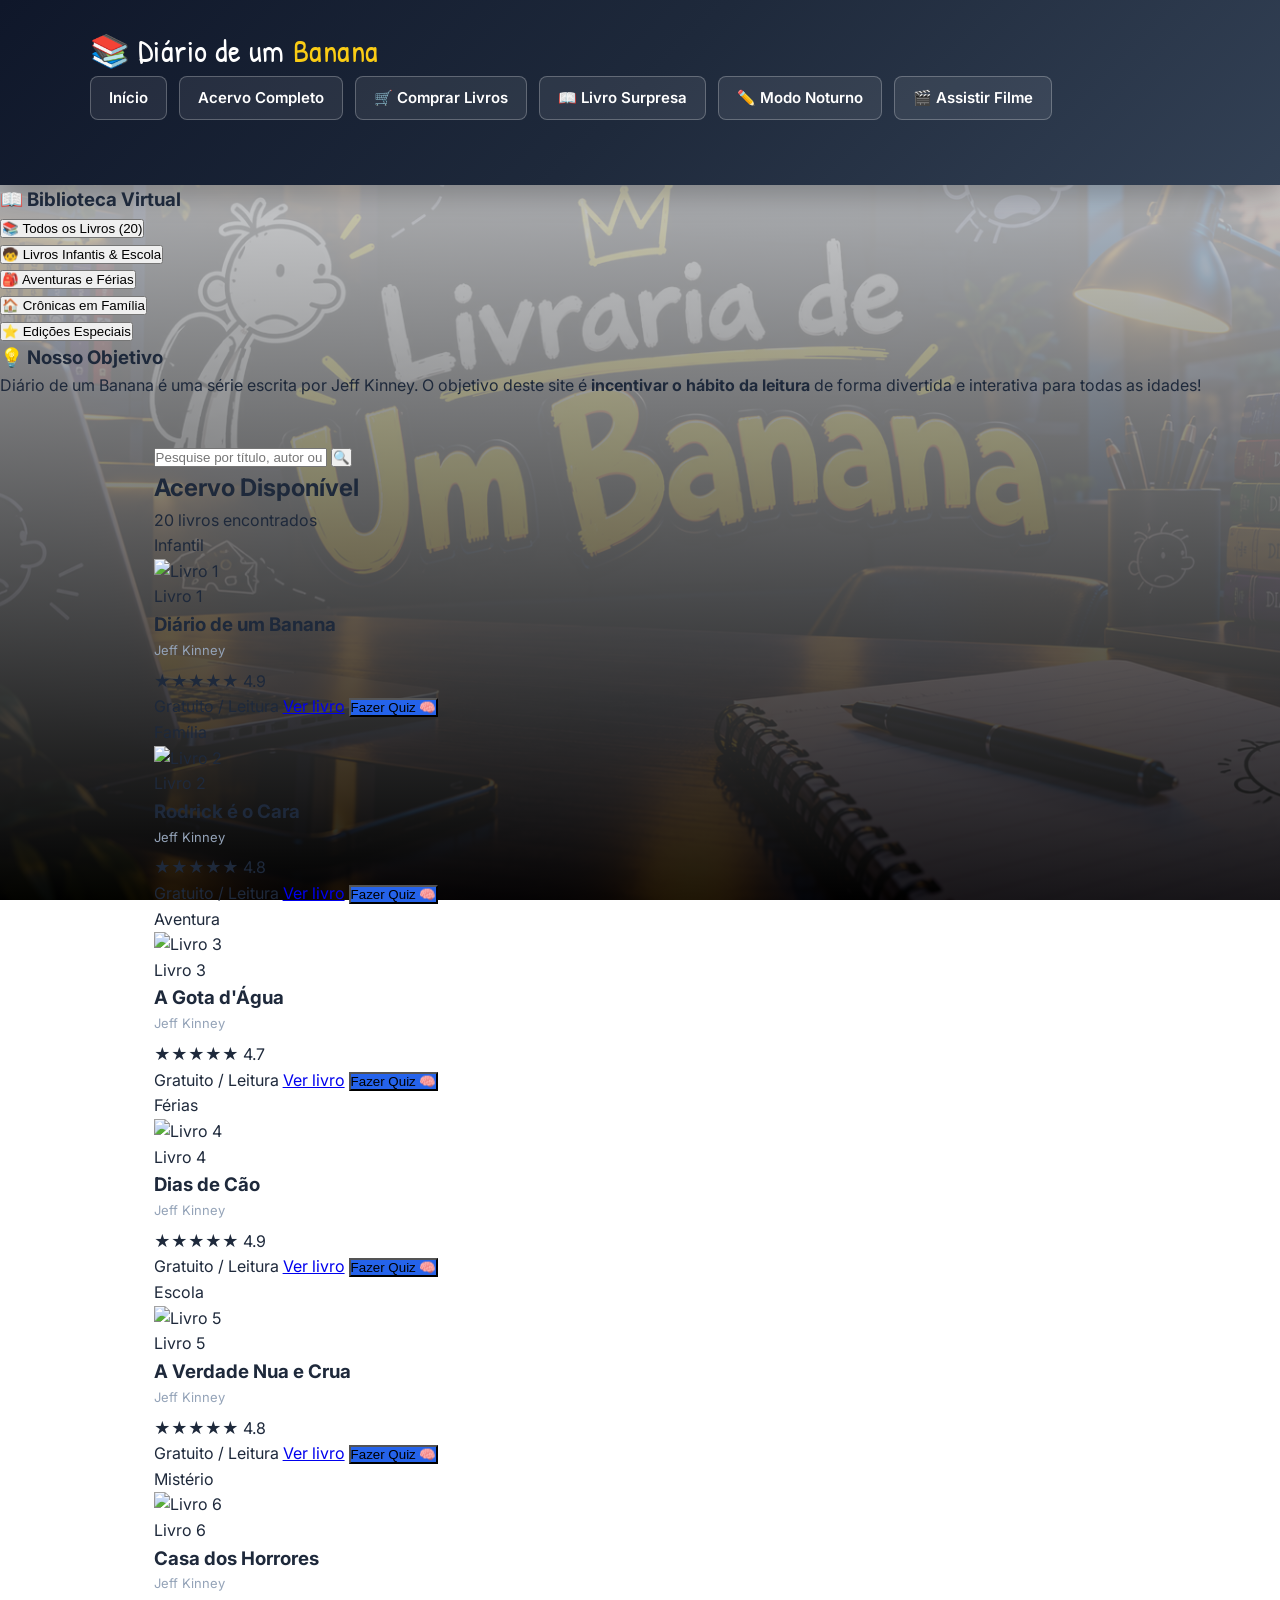
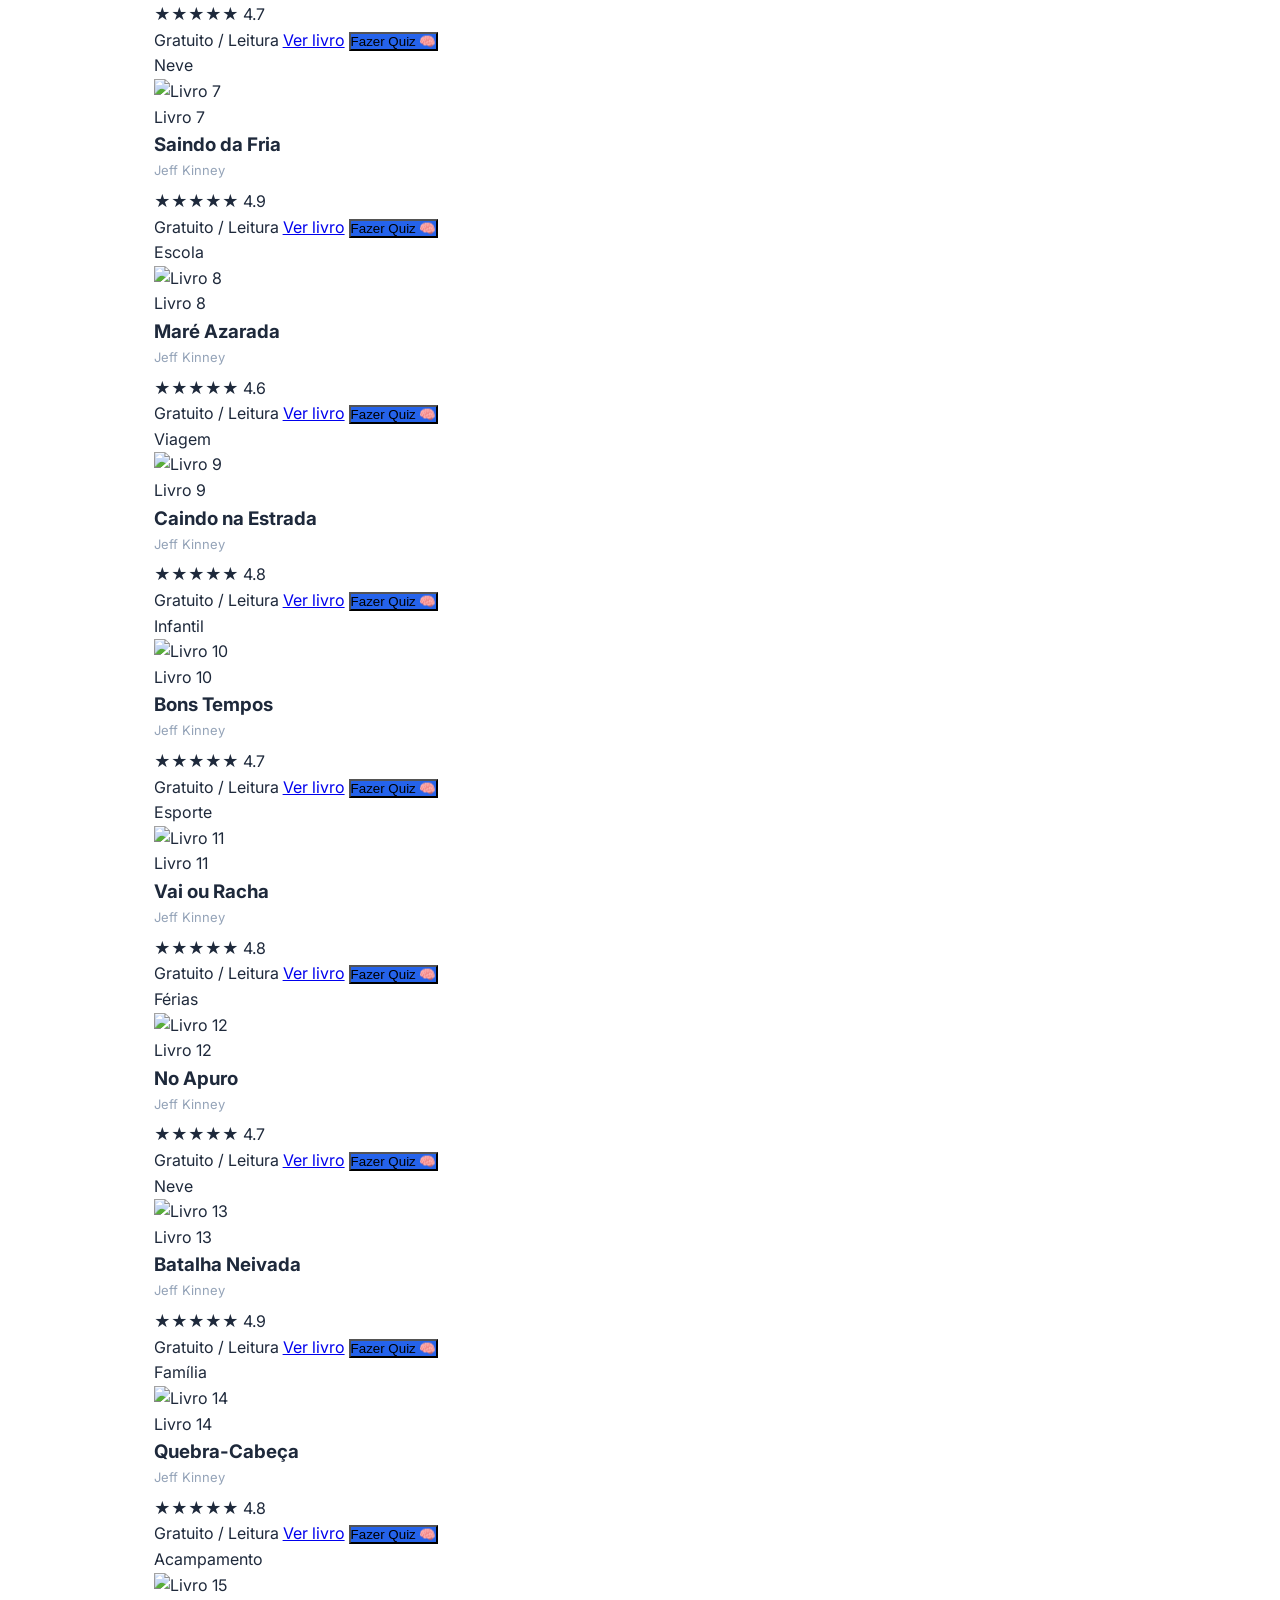
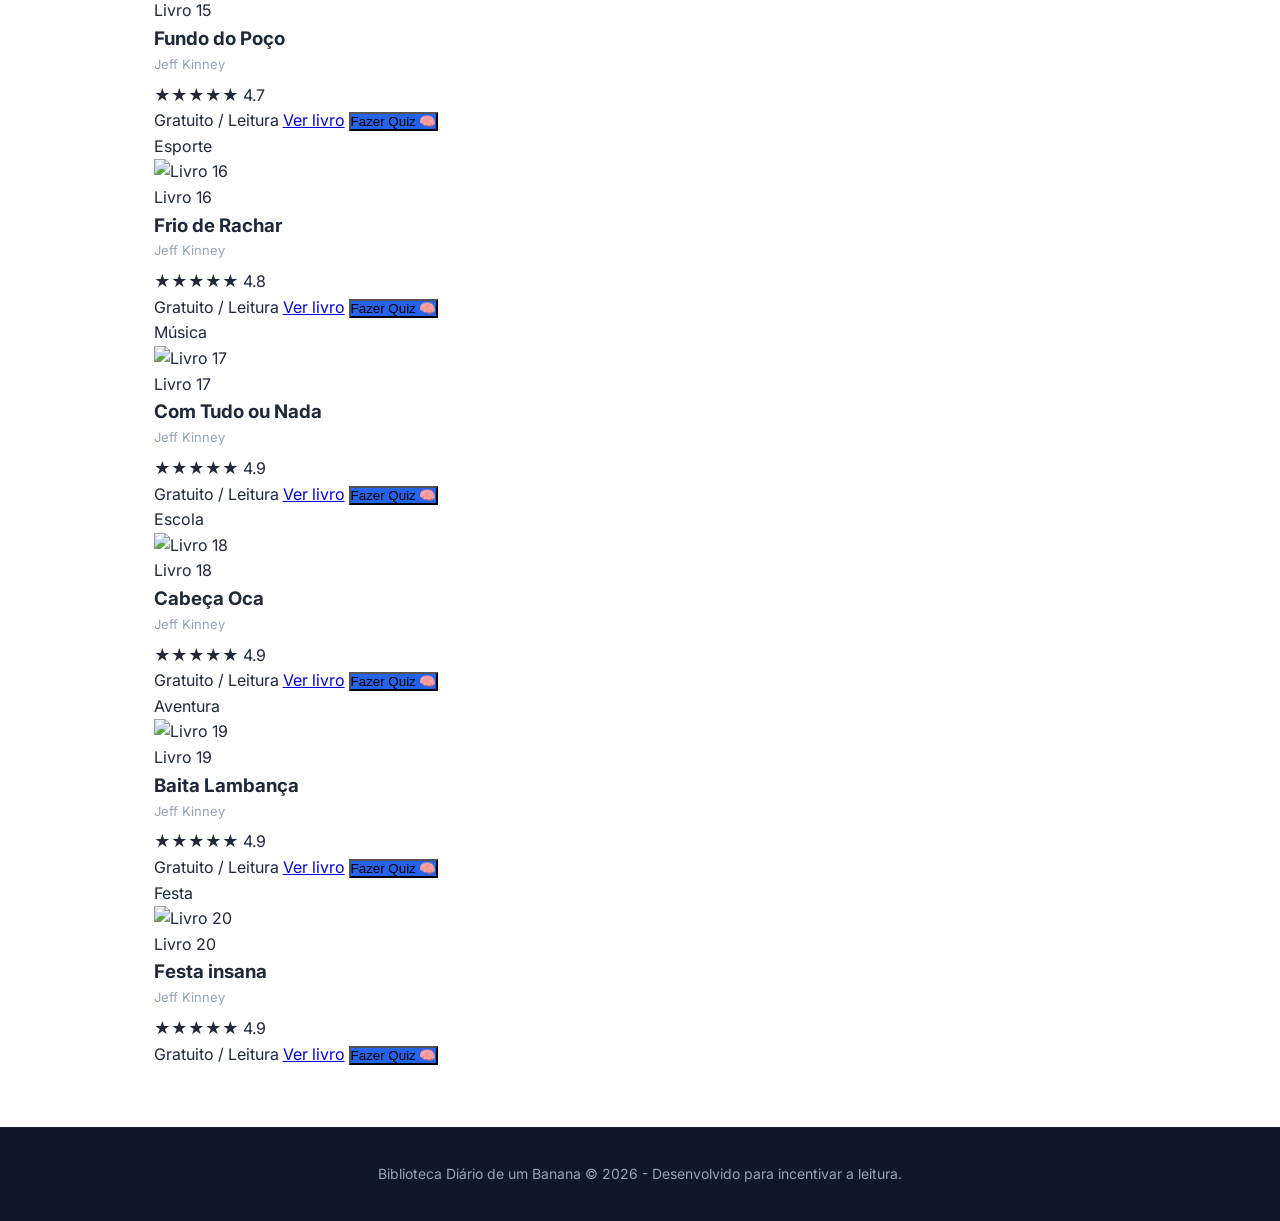
==== commit ac3797c4: "Update index.html" ====
--- a/index.html
+++ b/index.html
@@ -3,421 +3,405 @@
 <head>
     <meta charset="UTF-8">
     <meta name="viewport" content="width=device-width, initial-scale=1.0">
-    <title>Livraria Diário de um Banana</title>
-    <!-- Google Fonts -->
-    <link href="https://fonts.googleapis.com/css2?family=Inter:wght@400;600;700&family=Patrick+Hand&family=Caveat:wght@700&display=swap" rel="stylesheet">
+    <title>Biblioteca Diário de um Banana</title>
+    <!-- Fontes para o visual de caderno/diário -->
+    <link href="https://fonts.googleapis.com/css2?family=Caveat:wght@700&family=Inter:wght@400;500;600;700&family=Patrick+Hand&display=swap" rel="stylesheet">
     <link rel="stylesheet" href="style.css">
 </head>
 <body>
 
-    <!-- HEADER & NAVEGAÇÃO -->
-    <header>
-        <div class="topo">
+    <!-- CABEÇALHO SUPERIOR (Estilo Baixe Livros) -->
+    <header class="site-header">
+        <div class="header-container">
             <div class="logo">
-                <span>📖</span> Diário de um <span>Banana</span>
-            </div>
-            <nav>
-                <a href="#livros-secao">Livros</a>
-                <a href="#" id="btnSorteio">🎲 Livro Surpresa</a>
-                <a href="#sobre">Sobre</a>
-                <a href="comprar.html" class="btn-comprar">Comprar</a>
-                <!-- NOVO BOTÃO DE CADASTRO -->
-                <a href="cadastro.html" class="btn-cadastro">Cadastrar</a>
+                📚 Diário de um <span>Banana</span>
+            </div>
+            <nav class="nav-links">
+                <a href="#" class="ativo">Início</a>
+                <a href="#catalogo">Acervo Completo</a>
+                <a href="comprar.html">🛒 Comprar Livros</a>
+                <a href="#" id="btnSorteio">📖 Livro Surpresa</a>
+                <a href="#" id="btnModoDiario">✏️ Modo Noturno</a>
+                <a href="https://www.youtube.com/watch?v=MEquKpre4yc" class="btn-filme-topo" target="_blank">🎬 Assistir Filme</a>
             </nav>
         </div>
-
-        <div class="hero">
-            <h1>Coleção Completa de Livros</h1>
-            <p>Explore as aventuras hilárias de Greg Heffley, teste seus conhecimentos e descubra curiosidades!</p>
+    </header>
+
+    <!-- CONTAINER PRINCIPAL (Layout em Grid: Sidebar + Conteúdo) -->
+    <div class="main-layout">
+        
+        <!-- BARRA LATERAL (SIDEBAR DE CATEGORIAS) -->
+        <aside class="sidebar">
+            <div class="sidebar-box">
+                <h3>📖 Biblioteca Virtual</h3>
+                <ul class="categoria-lista">
+                    <li><button class="cat-btn ativo" data-categoria="todos">📚 Todos os Livros (20)</button></li>
+                    <li><button class="cat-btn" data-categoria="infantis">🧒 Livros Infantis & Escola</button></li>
+                    <li><button class="cat-btn" data-categoria="aventuras">🎒 Aventuras e Férias</button></li>
+                    <li><button class="cat-btn" data-categoria="familia">🏠 Crônicas em Família</button></li>
+                    <li><button class="cat-btn" data-categoria="especiais">⭐ Edições Especiais</button></li>
+                </ul>
+            </div>
             
-            <!-- PESQUISA -->
-            <div class="pesquisa">
-                <input type="text" id="campoPesquisa" placeholder="Pesquise por título, número ou autor...">
+            <div class="sidebar-box objetivo-box">
+                <h3>💡 Nosso Objetivo</h3>
+                <p>Diário de um Banana é uma série escrita por Jeff Kinney. O objetivo deste site é <strong>incentivar o hábito da leitura</strong> de forma divertida e interativa para todas as idades!</p>
+            </div>
+        </aside>
+
+        <!-- CONTEÚDO CENTRAL -->
+        <main class="content-area" id="catalogo">
+            
+            <!-- BARRA DE PESQUISA -->
+            <div class="barra-pesquisa-container">
+                <input type="text" id="campoPesquisa" placeholder="Pesquise por título, autor ou número do livro...">
                 <button id="botaoPesquisa">🔍</button>
             </div>
-        </div>
-    </header>
-
-    <!-- PAINEL DE CONQUISTAS FLUTUANTE -->
-<div class="painel-conquistas" id="painelConquistas">
-    <h3>🏆 Suas Conquistas</h3>
-    <div class="lista-badges">
-        <span class="badge" id="badgeEspecialista" title="Acerte 5/5 em um quiz">🥇 Especialista</span>
-        <span class="badge" id="badgeVoraz" title="Jogue quizzes de 3 livros diferentes">📚 Leitor Voraz</span>
-        <span class="badge" id="badgePodre" title="Zere um quiz">🍌 Banana Podre</span>
+
+            <div class="secao-titulo">
+                <h2>Acervo Disponível</h2>
+                <span id="contadorLivros">20 livros encontrados</span>
+            </div>
+
+            <!-- MENSAGEM NENHUM RESULTADO -->
+            <div id="nenhumResultado" class="nenhum-resultado" style="display: none;">
+                🍌 Ops! Nenhum livro encontrado com esse termo.
+            </div>
+
+            <!-- GRID DE LIVROS (18 Livros) -->
+            <div class="grid-livros" id="gridLivros">
+                
+                <!-- Livro 1 -->
+                <div class="livro-card neon-vermelho" data-cat="infantis">
+                    <span class="tag-genero">Infantil</span>
+                    <div class="capa-livro"><img src="https://encrypted-tbn0.gstatic.com/images?q=tbn:ANd9GcRQajpN-QGfzA2typFt59DtjZNxm697NqTYNp8xhZPJ5A&s=10" alt="Livro 1"></div>
+                    <div class="info-livro">
+                        <span class="num-livro">Livro 1</span>
+                        <h3>Diário de um Banana</h3>
+                        <p class="autor">Jeff Kinney</p>
+                        <div class="avaliacao">★★★★★ <span>4.9</span></div>
+                        <span class="badge-gratuito">Gratuito / Leitura</span>
+                        <a href="../model/d1.pdf" target="_blank" class="btn-ver-livro">Ver livro</a>
+                        <button class="btn-ler quiz-botao" data-livro="1">Fazer Quiz 🧠</button>
+                    </div>
+                </div>
+
+                <!-- Livro 2 -->
+                <div class="livro-card neon-azul" data-cat="familia">
+                    <span class="tag-genero">Família</span>
+                    <div class="capa-livro"><img src="https://encrypted-tbn0.gstatic.com/images?q=tbn:ANd9GcSpSx0DxlOl3ASqEZeaPJl6TdpwLqiNZsBN39mb798MEQ&s=10" alt="Livro 2"></div>
+                    <div class="info-livro">
+                        <span class="num-livro">Livro 2</span>
+                        <h3>Rodrick é o Cara</h3>
+                        <p class="autor">Jeff Kinney</p>
+                        <div class="avaliacao">★★★★★ <span>4.8</span></div>
+                        <span class="badge-gratuito">Gratuito / Leitura</span>
+                        <a href="../model/d2.pdf" target="_blank" class="btn-ver-livro">Ver livro</a>
+                        <button class="btn-ler quiz-botao" data-livro="2">Fazer Quiz 🧠</button>
+                    </div>
+                </div>
+
+                <!-- Livro 3 -->
+                <div class="livro-card neon-verde" data-cat="aventuras">
+                    <span class="tag-genero">Aventura</span>
+                    <div class="capa-livro"><img src="https://encrypted-tbn0.gstatic.com/images?q=tbn:ANd9GcQ3q0ykl1YDyGYlFQg7PvEzVH9TJqCzNpCQesW5SbKrSg&s=10" alt="Livro 3"></div>
+                    <div class="info-livro">
+                        <span class="num-livro">Livro 3</span>
+                        <h3>A Gota d'Água</h3>
+                        <p class="autor">Jeff Kinney</p>
+                        <div class="avaliacao">★★★★★ <span>4.7</span></div>
+                        <span class="badge-gratuito">Gratuito / Leitura</span>
+                        <a href="../model/d3.pdf" target="_blank" class="btn-ver-livro">Ver livro</a>
+                        <button class="btn-ler quiz-botao" data-livro="3">Fazer Quiz 🧠</button>
+                    </div>
+                </div>
+
+                <!-- Livro 4 -->
+                <div class="livro-card neon-amarelo" data-cat="aventuras">
+                    <span class="tag-genero">Férias</span>
+                    <div class="capa-livro"><img src="https://encrypted-tbn0.gstatic.com/images?q=tbn:ANd9GcRJiaCCB12wVGKjYtspNgduHtyChw2FooszeUyp6AWRkg&s=10" alt="Livro 4"></div>
+                    <div class="info-livro">
+                        <span class="num-livro">Livro 4</span>
+                        <h3>Dias de Cão</h3>
+                        <p class="autor">Jeff Kinney</p>
+                        <div class="avaliacao">★★★★★ <span>4.9</span></div>
+                        <span class="badge-gratuito">Gratuito / Leitura</span>
+                        <a href="../model/d4.pdf" target="_blank" class="btn-ver-livro">Ver livro</a>
+                        <button class="btn-ler quiz-botao" data-livro="4">Fazer Quiz 🧠</button>
+                    </div>
+                </div>
+
+                <!-- Livro 5 -->
+                <div class="livro-card neon-roxo" data-cat="infantis">
+                    <span class="tag-genero">Escola</span>
+                    <div class="capa-livro"><img src="https://encrypted-tbn0.gstatic.com/images?q=tbn:ANd9GcQWNQ5Dyb75y6yEB-SUP87o3WAZUVkobZBUObLU5u2jGg&s=10" alt="Livro 5"></div>
+                    <div class="info-livro">
+                        <span class="num-livro">Livro 5</span>
+                        <h3>A Verdade Nua e Crua</h3>
+                        <p class="autor">Jeff Kinney</p>
+                        <div class="avaliacao">★★★★★ <span>4.8</span></div>
+                        <span class="badge-gratuito">Gratuito / Leitura</span>
+                        <a href="../model/d5.pdf" target="_blank" class="btn-ver-livro">Ver livro</a>
+                        <button class="btn-ler quiz-botao" data-livro="5">Fazer Quiz 🧠</button>
+                    </div>
+                </div>
+
+                <!-- Livro 6 -->
+                <div class="livro-card neon-ciano" data-cat="especiais">
+                    <span class="tag-genero">Mistério</span>
+                    <div class="capa-livro"><img src="https://encrypted-tbn0.gstatic.com/images?q=tbn:ANd9GcSsynfhYfjFdkjck2ASrpkJPskWuNv2oFrg8dKrz2LjkQ&s=10" alt="Livro 6"></div>
+                    <div class="info-livro">
+                        <span class="num-livro">Livro 6</span>
+                        <h3>Casa dos Horrores</h3>
+                        <p class="autor">Jeff Kinney</p>
+                        <div class="avaliacao">★★★★★ <span>4.7</span></div>
+                        <span class="badge-gratuito">Gratuito / Leitura</span>
+                        <a href="../model/d6.pdf" target="_blank" class="btn-ver-livro">Ver livro</a>
+                        <button class="btn-ler quiz-botao" data-livro="6">Fazer Quiz 🧠</button>
+                    </div>
+                </div>
+
+                <!-- Livro 7 -->
+                <div class="livro-card neon-marrom"data-cat="aventuras">
+                    <span class="tag-genero">Neve</span>
+                    <div class="capa-livro"><img src="https://encrypted-tbn0.gstatic.com/images?q=tbn:ANd9GcSHqxhcmXRK0SVwoTWYWY4av80_mRIny3yyjVEnYFgLzA&s=10" alt="Livro 7"></div>
+                    <div class="info-livro">
+                        <span class="num-livro">Livro 7</span>
+                        <h3>Saindo da Fria</h3>
+                        <p class="autor">Jeff Kinney</p>
+                        <div class="avaliacao">★★★★★ <span>4.9</span></div>
+                        <span class="badge-gratuito">Gratuito / Leitura</span>
+                        <a href="../model/d7.pdf" target="_blank" class="btn-ver-livro">Ver livro</a>
+                        <button class="btn-ler quiz-botao" data-livro="7">Fazer Quiz 🧠</button>
+                    </div>
+                </div>
+
+                <!-- Livro 8 -->
+                <div class="livro-card neon-verde-limao" data-cat="infantis">
+                    <span class="tag-genero">Escola</span>
+                    <div class="capa-livro"><img src="https://encrypted-tbn0.gstatic.com/images?q=tbn:ANd9GcSYsWa363Fk69UObxOlmPjLcYqOjS-x_OVaogubGts7Iw&s=10" alt="Livro 8"></div>
+                    <div class="info-livro">
+                        <span class="num-livro">Livro 8</span>
+                        <h3>Maré Azarada</h3>
+                        <p class="autor">Jeff Kinney</p>
+                        <div class="avaliacao">★★★★★ <span>4.6</span></div>
+                        <span class="badge-gratuito">Gratuito / Leitura</span>
+                        <a href="../model/d8.pdf" target="_blank" class="btn-ver-livro">Ver livro</a>
+                        <button class="btn-ler quiz-botao" data-livro="8">Fazer Quiz 🧠</button>
+                    </div>
+                </div>
+
+                <!-- Livro 9 -->
+                <div class="livro-card neon-laranja" data-cat="aventuras">
+                    <span class="tag-genero">Viagem</span>
+                    <div class="capa-livro"><img src="https://encrypted-tbn0.gstatic.com/images?q=tbn:ANd9GcS3-xywYcS3T7LrlTgSIS7HmYfOSjx1vv7aKWY51PDU4g&s=10" alt="Livro 9"></div>
+                    <div class="info-livro">
+                        <span class="num-livro">Livro 9</span>
+                        <h3>Caindo na Estrada</h3>
+                        <p class="autor">Jeff Kinney</p>
+                        <div class="avaliacao">★★★★★ <span>4.8</span></div>
+                        <span class="badge-gratuito">Gratuito / Leitura</span>
+                        <a href="../model/d9.pdf" target="_blank" class="btn-ver-livro">Ver livro</a>
+                        <button class="btn-ler quiz-botao" data-livro="9">Fazer Quiz 🧠</button>
+                    </div>
+                </div>
+
+                <!-- Livro 10 -->
+                <div class="livro-card neon-preto" data-cat="infantis">
+                    <span class="tag-genero">Infantil</span>
+                    <div class="capa-livro"><img src="https://encrypted-tbn0.gstatic.com/images?q=tbn:ANd9GcSW2UqhfbOPTlrqH4x74WBwBcbLFbewOcymQHxd3f1ccQ&s=10" alt="Livro 10"></div>
+                    <div class="info-livro">
+                        <span class="num-livro">Livro 10</span>
+                        <h3>Bons Tempos</h3>
+                        <p class="autor">Jeff Kinney</p>
+                        <div class="avaliacao">★★★★★ <span>4.7</span></div>
+                        <span class="badge-gratuito">Gratuito / Leitura</span>
+                        <a href="../model/d10.pdf" target="_blank" class="btn-ver-livro">Ver livro</a>
+                        <button class="btn-ler quiz-botao" data-livro="10">Fazer Quiz 🧠</button>
+                    </div>
+                </div>
+
+                <!-- Livro 11 -->
+                <div class="livro-card neon-magenta"data-cat="aventuras">
+                    <span class="tag-genero">Esporte</span>
+                    <div class="capa-livro"><img src="https://encrypted-tbn0.gstatic.com/images?q=tbn:ANd9GcR_DH7Ueb4ia-feJT2nMTS1PQ-920TwgFhVHm3rlfuAdA&s" alt="Livro 11"></div>
+                    <div class="info-livro">
+                        <span class="num-livro">Livro 11</span>
+                        <h3>Vai ou Racha</h3>
+                        <p class="autor">Jeff Kinney</p>
+                        <div class="avaliacao">★★★★★ <span>4.8</span></div>
+                        <span class="badge-gratuito">Gratuito / Leitura</span>
+                        <a href="../model/d11.pdf" target="_blank" class="btn-ver-livro">Ver livro</a>
+                        <button class="btn-ler quiz-botao" data-livro="11">Fazer Quiz 🧠</button>
+                    </div>
+                </div>
+
+                <!-- Livro 12 -->
+                <div class="livro-card neon-turquesa" data-cat="aventuras">
+                    <span class="tag-genero">Férias</span>
+                    <div class="capa-livro"><img src="https://encrypted-tbn0.gstatic.com/images?q=tbn:ANd9GcRPV6Zy5zPr3I7PRRkE5r8dsRdtWl6jm5_Vfs0v16tMpw&s=10" alt="Livro 12"></div>
+                    <div class="info-livro">
+                        <span class="num-livro">Livro 12</span>
+                        <h3>No Apuro</h3>
+                        <p class="autor">Jeff Kinney</p>
+                        <div class="avaliacao">★★★★★ <span>4.7</span></div>
+                        <span class="badge-gratuito">Gratuito / Leitura</span>
+                        <a href="../model/d12.pdf" target="_blank" class="btn-ver-livro">Ver livro</a>
+                        <button class="btn-ler quiz-botao" data-livro="12">Fazer Quiz 🧠</button>
+                    </div>
+                </div>
+
+                <!-- Livro 13 -->
+                <div class="livro-card neon-gelo" data-cat="aventuras">
+                    <span class="tag-genero">Neve</span>
+                    <div class="capa-livro"><img src="https://encrypted-tbn0.gstatic.com/images?q=tbn:ANd9GcSTgBeegguKlowEC_shhg8F_H09p2o73e0mnxro5qepyw&s=10" alt="Livro 13"></div>
+                    <div class="info-livro">
+                        <span class="num-livro">Livro 13</span>
+                        <h3>Batalha Neivada</h3>
+                        <p class="autor">Jeff Kinney</p>
+                        <div class="avaliacao">★★★★★ <span>4.9</span></div>
+                        <span class="badge-gratuito">Gratuito / Leitura</span>
+                        <a href="../model/d13.pdf" target="_blank" class="btn-ver-livro">Ver livro</a>
+                        <button class="btn-ler quiz-botao" data-livro="13">Fazer Quiz 🧠</button>
+                    </div>
+                </div>
+
+                <!-- Livro 14 -->
+                <div class="livro-card neon-oliva" data-cat="familia">
+                    <span class="tag-genero">Família</span>
+                    <div class="capa-livro"><img src="https://encrypted-tbn0.gstatic.com/images?q=tbn:ANd9GcQTDsYSwgK8FLxZ9FOPDUFuJtEUiPVGPjZd8yIAZTZ_Kw&s=10" alt="Livro 14"></div>
+                    <div class="info-livro">
+                        <span class="num-livro">Livro 14</span>
+                        <h3>Quebra-Cabeça</h3>
+                        <p class="autor">Jeff Kinney</p>
+                        <div class="avaliacao">★★★★★ <span>4.8</span></div>
+                        <span class="badge-gratuito">Gratuito / Leitura</span>
+                        <a href="../model/d14.pdf" target="_blank" class="btn-ver-livro">Ver livro</a>
+                        <button class="btn-ler quiz-botao" data-livro="14">Fazer Quiz 🧠</button>
+                    </div>
+                </div>
+
+                <!-- Livro 15 -->
+                <div class="livro-card neon-indigo" data-cat="aventuras">
+                    <span class="tag-genero">Acampamento</span>
+                    <div class="capa-livro"><img src="https://encrypted-tbn0.gstatic.com/images?q=tbn:ANd9GcQ-ROlFFCyPp03KbqZ4IxjspagEBMkl2JaOTP3IW9ykqw&s=10" alt="Livro 15"></div>
+                    <div class="info-livro">
+                        <span class="num-livro">Livro 15</span>
+                        <h3>Fundo do Poço</h3>
+                        <p class="autor">Jeff Kinney</p>
+                        <div class="avaliacao">★★★★★ <span>4.7</span></div>
+                        <span class="badge-gratuito">Gratuito / Leitura</span>
+                        <a href="../model/d15.pdf" target="_blank" class="btn-ver-livro">Ver livro</a>
+                        <button class="btn-ler quiz-botao" data-livro="15">Fazer Quiz 🧠</button>
+                    </div>
+                </div>
+
+                <!-- Livro 16 -->
+                <div class="livro-card neon-ciano-vivo"data-cat="aventuras">
+                    <span class="tag-genero">Esporte</span>
+                    <div class="capa-livro"><img src="https://encrypted-tbn0.gstatic.com/images?q=tbn:ANd9GcTlfMX2xk-rqAEeKxjSJcR50HlWtApINaT1bOgPDqUzZQ&s=10" alt="Livro 16"></div>
+                    <div class="info-livro">
+                        <span class="num-livro">Livro 16</span>
+                        <h3>Frio de Rachar</h3>
+                        <p class="autor">Jeff Kinney</p>
+                        <div class="avaliacao">★★★★★ <span>4.8</span></div>
+                        <span class="badge-gratuito">Gratuito / Leitura</span>
+                        <a href="../model/d16.pdf" target="_blank" class="btn-ver-livro">Ver livro</a>
+                        <button class="btn-ler quiz-botao" data-livro="16">Fazer Quiz 🧠</button>
+                    </div>
+                </div>
+
+                <!-- Livro 17 -->
+                <div class="livro-card neon-violeta" data-cat="aventuras">
+                    <span class="tag-genero">Música</span>
+                    <div class="capa-livro"><img src="https://encrypted-tbn0.gstatic.com/images?q=tbn:ANd9GcSqUgGwJL5SMuskt6xamLZ5qCbusxDwBEEfb3Wk9kCDbg&s=10" alt="Livro 17"></div>
+                    <div class="info-livro">
+                        <span class="num-livro">Livro 17</span>
+                        <h3>Com Tudo ou Nada</h3>
+                        <p class="autor">Jeff Kinney</p>
+                        <div class="avaliacao">★★★★★ <span>4.9</span></div>
+                        <span class="badge-gratuito">Gratuito / Leitura</span>
+                        <a href="../model/d17.pdf" target="_blank" class="btn-ver-livro">Ver livro</a>
+                        <button class="btn-ler quiz-botao" data-livro="17">Fazer Quiz 🧠</button>
+                    </div>
+                </div>
+
+                <!-- Livro 18 -->
+                <div class="livro-card neon-rosa" data-cat="infantis">
+                    <span class="tag-genero">Escola</span>
+                    <div class="capa-livro"><img src="https://encrypted-tbn0.gstatic.com/images?q=tbn:ANd9GcQ71MQoFaVIzKqKwJqI16lYPP56-KqOGAKnGQOdchqagA&s=10" alt="Livro 18"></div>
+                    <div class="info-livro">
+                        <span class="num-livro">Livro 18</span>
+                        <h3>Cabeça Oca</h3>
+                        <p class="autor">Jeff Kinney</p>
+                        <div class="avaliacao">★★★★★ <span>4.9</span></div>
+                        <span class="badge-gratuito">Gratuito / Leitura</span>
+                        <a href="https://books.google.com.br/books?id=lgrgEAAAQBAJ&printsec=frontcover&hl=pt-BR&source=gbs_ge_summary_r&cad=0#v=onepage&q&f=false" target="_blank" class="btn-ver-livro">Ver livro</a>
+                        <button class="btn-ler quiz-botao" data-livro="18">Fazer Quiz 🧠</button>
+                    </div>
+                </div>
+                <!-- Livro 19 -->
+                <div class="livro-card neon-coral"data-cat="aventuras">
+                    <span class="tag-genero">Aventura</span>
+                    <div class="capa-livro"><img src="https://encrypted-tbn0.gstatic.com/images?q=tbn:ANd9GcR486nOaRdBTrF0hn8Irv7iGmdoyHi2AKFKTRIfhcgTEQ&s=10" alt="Livro 19"></div>
+                    <div class="info-livro">
+                        <span class="num-livro">Livro 19</span>
+                        <h3>Baita Lambança</h3>
+                        <p class="autor">Jeff Kinney</p>
+                        <div class="avaliacao">★★★★★ <span>4.9</span></div>
+                        <span class="badge-gratuito">Gratuito / Leitura</span>
+                        <a href="https://pt.scribd.com/document/985798135/Diario-de-Um-Banana-19-Vai-Dar-Molho-O-Jeff-Kinney-6" target="_blank" class="btn-ver-livro">Ver livro</a>
+                        <button class="btn-ler quiz-botao" data-livro="19">Fazer Quiz 🧠</button>
+                    </div>
+                </div>
+                  <!-- Livro 20 -->
+                  <div class="livro-card neon-lilas"data-cat="familia">
+                    <span class="tag-genero">Festa</span>
+                    <div class="capa-livro"><img src="https://encrypted-tbn0.gstatic.com/images?q=tbn:ANd9GcTxsIdsOtthjrgL4DA4R13p-bW_JHgCYVFItEK5Ja65nQ&s=10" alt="Livro 20"></div>
+                    <div class="info-livro">
+                        <span class="num-livro">Livro 20</span>
+                        <h3>Festa insana</h3>
+                        <p class="autor">Jeff Kinney</p>
+                        <div class="avaliacao">★★★★★ <span>4.9</span></div>
+                        <span class="badge-gratuito">Gratuito / Leitura</span>
+                        <a href="https://www.yumpu.com/en/document/read/71122672/download-free-pdf-diario-de-um-banana-20-by-jeff-kinney" target="_blank" class="btn-ver-livro">Ver livro</a>
+                        <button class="btn-ler quiz-botao" data-livro="20">Fazer Quiz 🧠</button>
+                    </div>
+                </div>
+            </div>
+        </main>
     </div>
-</div>
-
-<!-- BOTÃO MODO RABISCO FLUTUANTE -->
-<button class="btn-rabisco" id="btnRabisco" title="Ativar Modo Rabisco">✏️ Modo Diário</button>
-
-    <!-- MAIN -->
-    <main id="livros-secao">
-        
-        <div class="titulo-secao">
-            <div>
-                <h2>Lista de Livros</h2>
-                <p id="textoResultado">Todos os livros disponíveis.</p>
-            </div>
-            <div class="quantidade" id="quantidadeLivros">18 livros</div>
-        </div>
-
-        <!-- NENHUM RESULTADO -->
-        <div class="nenhum-resultado" id="nenhumResultado">
-            <div>🍌</div>
-            <h3>Oops! Nada encontrado</h3>
-            <p>Nenhum livro corresponde à sua pesquisa.</p>
-        </div>
-
-        <!-- GRID DE LIVROS -->
-        <div class="livros">
-            
-            <!-- Livro 1 -->
-            <article class="livro" data-id="1">
-                <div class="capa">
-                    <img src="https://encrypted-tbn0.gstatic.com/images?q=tbn:ANd9GcRQajpN-QGfzA2typFt59DtjZNxm697NqTYNp8xhZPJ5A&s=10" alt="Capa Diário de um Banana 1">
-                </div>
-                <div class="informacoes">
-                    <span class="numero">Livro 1</span>
-                    <h3>Diário de um Banana</h3>
-                    <p class="autor">Jeff Kinney</p>
-                    <div class="estrelas">★★★★★</div>
-                    <div class="botoes">
-                        <a href="d1.pdf" class="botao">Ver livro</a>
-                        <button class="botao quiz-botao" data-livro="1">Fazer Quiz 🧠</button>
-                    </div>
-                </div>
-            </article>
-
-            <!-- Livro 2 -->
-            <article class="livro" data-id="2">
-                <div class="capa">
-                    <img src="https://encrypted-tbn0.gstatic.com/images?q=tbn:ANd9GcSpSx0DxlOl3ASqEZeaPJl6TdpwLqiNZsBN39mb798MEQ&s=10" alt="Capa Diário de um Banana 2">
-                </div>
-                <div class="informacoes">
-                    <span class="numero">Livro 2</span>
-                    <h3>Rodrick É o Cara</h3>
-                    <p class="autor">Jeff Kinney</p>
-                    <div class="estrelas">★★★★★</div>
-                    <div class="botoes">
-                        <a href="d2.pdf" class="botao">Ver livro</a>
-                        <button class="botao quiz-botao" data-livro="2">Fazer Quiz 🧠</button>
-                    </div>
-                </div>
-            </article>
-
-            <!-- Livro 3 -->
-            <article class="livro" data-id="3">
-                <div class="capa">
-                    <img src="https://encrypted-tbn0.gstatic.com/images?q=tbn:ANd9GcTKQ5oxzDBMhRkYckKchncWAYE0lJs5ePOby59If-ySlQ&s" alt="Capa Diário de um Banana 3">
-                </div>
-                <div class="informacoes">
-                    <span class="numero">Livro 3</span>
-                    <h3>A Gota D'Água</h3>
-                    <p class="autor">Jeff Kinney</p>
-                    <div class="estrelas">★★★★★</div>
-                    <div class="botoes">
-                        <a href="d3.pdf" class="botao">Ver livro</a>
-                        <button class="botao quiz-botao" data-livro="3">Fazer Quiz 🧠</button>
-                    </div>
-                </div>
-            </article>
-
-            <!-- Livro 4 -->
-            <article class="livro" data-id="4">
-                <div class="capa">
-                    <img src="https://encrypted-tbn0.gstatic.com/images?q=tbn:ANd9GcRJiaCCB12wVGKjYtspNgduHtyChw2FooszeUyp6AWRkg&s=10" alt="Capa Diário de um Banana 4">
-                </div>
-                <div class="informacoes">
-                    <span class="numero">Livro 4</span>
-                    <h3>Dias de Cão</h3>
-                    <p class="autor">Jeff Kinney</p>
-                    <div class="estrelas">★★★★★</div>
-                    <div class="botoes">
-                        <a href="d4.pdf" class="botao">Ver livro</a>
-                        <button class="botao quiz-botao" data-livro="4">Fazer Quiz 🧠</button>
-                    </div>
-                </div>
-            </article>
-
-            <!-- Livro 5 -->
-            <article class="livro" data-id="5">
-                <div class="capa">
-                    <img src="https://encrypted-tbn0.gstatic.com/images?q=tbn:ANd9GcQWNQ5Dyb75y6yEB-SUP87o3WAZUVkobZBUObLU5u2jGg&s=10" alt="Capa Diário de um Banana 5">
-                </div>
-                <div class="informacoes">
-                    <span class="numero">Livro 5</span>
-                    <h3>A Verdade Nua e Crua</h3>
-                    <p class="autor">Jeff Kinney</p>
-                    <div class="estrelas">★★★★★</div>
-                    <div class="botoes">
-                        <a href="d5.pdf" class="botao">Ver livro</a>
-                        <button class="botao quiz-botao" data-livro="5">Fazer Quiz 🧠</button>
-                    </div>
-                </div>
-            </article>
-
-            <!-- Livro 6 -->
-            <article class="livro" data-id="6">
-                <div class="capa">
-                    <img src="https://encrypted-tbn0.gstatic.com/images?q=tbn:ANd9GcSsynfhYfjFdkjck2ASrpkJPskWuNv2oFrg8dKrz2LjkQ&s=10" alt="Capa Diário de um Banana 6">
-                </div>
-                <div class="informacoes">
-                    <span class="numero">Livro 6</span>
-                    <h3>Casa dos Horrores</h3>
-                    <p class="autor">Jeff Kinney</p>
-                    <div class="estrelas">★★★★★</div>
-                    <div class="botoes">
-                        <a href="d6.pdf" class="botao">Ver livro</a>
-                        <button class="botao quiz-botao" data-livro="6">Fazer Quiz 🧠</button>
-                    </div>
-                </div>
-            </article>
-
-            <!-- Livro 7 -->
-            <article class="livro" data-id="7">
-                <div class="capa">
-                    <img src="https://encrypted-tbn0.gstatic.com/images?q=tbn:ANd9GcSP-3wp7s-orHugPHiQrI789hExRTvEYrRd7QVgCAhlqw&s=10" alt="Capa Diário de um Banana 7">
-                </div>
-                <div class="informacoes">
-                    <span class="numero">Livro 7</span>
-                    <h3>Segurando a Vela</h3>
-                    <p class="autor">Jeff Kinney</p>
-                    <div class="estrelas">★★★★★</div>
-                    <div class="botoes">
-                        <a href="d7.pdf" class="botao">Ver livro</a>
-                        <button class="botao quiz-botao" data-livro="7">Fazer Quiz 🧠</button>
-                    </div>
-                </div>
-            </article>
-
-            <!-- Livro 8 -->
-            <article class="livro" data-id="8">
-                <div class="capa">
-                    <img src="https://encrypted-tbn0.gstatic.com/images?q=tbn:ANd9GcSYsWa363Fk69UObxOlmPjLcYqOjS-x_OVaogubGts7Iw&s=10" alt="Capa Diário de um Banana 8">
-                </div>
-                <div class="informacoes">
-                    <span class="numero">Livro 8</span>
-                    <h3>Maré Azarada</h3>
-                    <p class="autor">Jeff Kinney</p>
-                    <div class="estrelas">★★★★★</div>
-                    <div class="botoes">
-                        <a href="d8.pdf" class="botao">Ver livro</a>
-                        <button class="botao quiz-botao" data-livro="8">Fazer Quiz 🧠</button>
-                    </div>
-                </div>
-            </article>
-
-            <!-- Livro 9 -->
-            <article class="livro" data-id="9">
-                <div class="capa">
-                    <img src="https://encrypted-tbn0.gstatic.com/images?q=tbn:ANd9GcTEGSCFaSf1UiBdwK_KsZy_aUNZbx_nmoRuxFGizDj5Aw&s=10" alt="Capa Diário de um Banana 9">
-                </div>
-                <div class="informacoes">
-                    <span class="numero">Livro 9</span>
-                    <h3>Caindo na Estrada</h3>
-                    <p class="autor">Jeff Kinney</p>
-                    <div class="estrelas">★★★★★</div>
-                    <div class="botoes">
-                        <a href="d9.pdf" class="botao">Ver livro</a>
-                        <button class="botao quiz-botao" data-livro="9">Fazer Quiz 🧠</button>
-                    </div>
-                </div>
-            </article>
-
-            <!-- Livro 10 -->
-            <article class="livro" data-id="10">
-                <div class="capa">
-                    <img src="https://encrypted-tbn0.gstatic.com/images?q=tbn:ANd9GcRWh4HUZp8EbSSGxVeShzGY0BPUSQcsEUI1VctOzzkDTg&s" alt="Capa Diário de um Banana 10">
-                </div>
-                <div class="informacoes">
-                    <span class="numero">Livro 10</span>
-                    <h3>Tempo de Cao</h3>
-                    <p class="autor">Jeff Kinney</p>
-                    <div class="estrelas">★★★★★</div>
-                    <div class="botoes">
-                        <a href="d10.pdf" class="botao">Ver livro</a>
-                        <button class="botao quiz-botao" data-livro="10">Fazer Quiz 🧠</button>
-                    </div>
-                </div>
-            </article>
-
-            <!-- Livro 11 -->
-            <article class="livro" data-id="11">
-                <div class="capa">
-                    <img src="https://encrypted-tbn0.gstatic.com/images?q=tbn:ANd9GcSJpnDlZb_Ii841UvyGFLjWaWiVlTkOMMahEKRInvdsMw&s=10" alt="Capa Diário de um Banana 11">
-                </div>
-                <div class="informacoes">
-                    <span class="numero">Livro 11</span>
-                    <h3>Vai ou Racha</h3>
-                    <p class="autor">Jeff Kinney</p>
-                    <div class="estrelas">★★★★★</div>
-                    <div class="botoes">
-                        <a href="d11.pdf" class="botao">Ver livro</a>
-                        <button class="botao quiz-botao" data-livro="11">Fazer Quiz 🧠</button>
-                    </div>
-                </div>
-            </article>
-
-            <!-- Livro 12 -->
-            <article class="livro" data-id="12">
-                <div class="capa">
-                    <img src="https://encrypted-tbn0.gstatic.com/images?q=tbn:ANd9GcQcVmHpKYCmERuuZ37JqeVZvpSlY1bpL1Be7FtkAmPEdQ&s" alt="Capa Diário de um Banana 12">
-                </div>
-                <div class="informacoes">
-                    <span class="numero">Livro 12</span>
-                    <h3>No Apuro</h3>
-                    <p class="autor">Jeff Kinney</p>
-                    <div class="estrelas">★★★★★</div>
-                    <div class="botoes">
-                        <a href="d12.pdf" class="botao">Ver livro</a>
-                        <button class="botao quiz-botao" data-livro="12">Fazer Quiz 🧠</button>
-                    </div>
-                </div>
-            </article>
-
-            <!-- Livro 13 -->
-            <article class="livro" data-id="13">
-                <div class="capa">
-                    <img src="https://encrypted-tbn0.gstatic.com/images?q=tbn:ANd9GcR2gNs3JpQix3rCc0vQuqD0tkwmRkatFQ8yHD5xx7Jd0Q&s=10" alt="Batalha Naval">
-                </div>
-                <div class="informacoes">
-                    <span class="numero">Livro 13</span>
-                    <h3>Batalha Naval</h3>
-                    <p class="autor">Jeff Kinney</p>
-                    <div class="estrelas">★★★★★</div>
-                    <div class="botoes">
-                        <a href="d13.pdf" class="botao">Ver livro</a>
-                        <button class="botao quiz-botao" data-livro="13">Fazer Quiz 🧠</button>
-                    </div>
-                </div>
-            </article>
-
-            <!-- Livro 14 -->
-            <article class="livro" data-id="14">
-                <div class="capa">
-                    <img src="https://encrypted-tbn0.gstatic.com/images?q=tbn:ANd9GcQTDsYSwgK8FLxZ9FOPDUFuJtEUiPVGPjZd8yIAZTZ_Kw&s=10" alt="Capa Diário de um Banana 14">
-                </div>
-                <div class="informacoes">
-                    <span class="numero">Livro 14</span>
-                    <h3>Quebra-Cabeça</h3>
-                    <p class="autor">Jeff Kinney</p>
-                    <div class="estrelas">★★★★★</div>
-                    <div class="botoes">
-                        <a href="d14.pdf" class="botao">Ver livro</a>
-                        <button class="botao quiz-botao" data-livro="14">Fazer Quiz 🧠</button>
-                    </div>
-                </div>
-            </article>
-
-            <!-- Livro 15 -->
-            <article class="livro" data-id="15">
-                <div class="capa">
-                    <img src="https://encrypted-tbn0.gstatic.com/images?q=tbn:ANd9GcQ-ROlFFCyPp03KbqZ4IxjspagEBMkl2JaOTP3IW9ykqw&s=10" alt="Capa Diário de um Banana 15">
-                </div>
-                <div class="informacoes">
-                    <span class="numero">Livro 15</span>
-                    <h3>A Furia de Fute</h3>
-                    <p class="autor">Jeff Kinney</p>
-                    <div class="estrelas">★★★★★</div>
-                    <div class="botoes">
-                        <a href="d15.pdf" class="botao">Ver livro</a>
-                        <button class="botao quiz-botao" data-livro="15">Fazer Quiz 🧠</button>
-                    </div>
-                </div>
-            </article>
-
-            <!-- Livro 16 -->
-            <article class="livro" data-id="16">
-                <div class="capa">
-                    <img src="https://encrypted-tbn0.gstatic.com/images?q=tbn:ANd9GcTlfMX2xk-rqAEeKxjSJcR50HlWtApINaT1bOgPDqUzZQ&s=10" alt="Capa Diário de um Banana 16">
-                </div>
-                <div class="informacoes">
-                    <span class="numero">Livro 16</span>
-                    <h3>Frio de Rachar</h3>
-                    <p class="autor">Jeff Kinney</p>
-                    <div class="estrelas">★★★★★</div>
-                    <div class="botoes">
-                        <a href="d16.pdf" class="botao">Ver livro</a>
-                        <button class="botao quiz-botao" data-livro="16">Fazer Quiz 🧠</button>
-                    </div>
-                </div>
-            </article>
-
-            <!-- Livro 17 -->
-            <article class="livro" data-id="17">
-                <div class="capa">
-                    <img src="https://encrypted-tbn0.gstatic.com/images?q=tbn:ANd9GcSqUgGwJL5SMuskt6xamLZ5qCbusxDwBEEfb3Wk9kCDbg&s=10" alt="Capa Diário de um Banana 17">
-                </div>
-                <div class="informacoes">
-                    <span class="numero">Livro 17</span>
-                    <h3>Com Tudo ou Nada</h3>
-                    <p class="autor">Jeff Kinney</p>
-                    <div class="estrelas">★★★★★</div>
-                    <div class="botoes">
-                        <a href="d17.pdf" class="botao">Ver livro</a>
-                        <button class="botao quiz-botao" data-livro="17">Fazer Quiz 🧠</button>
-                    </div>
-                </div>
-            </article>
-
-            <!-- Livro 18 -->
-            <article class="livro" data-id="18">
-                <div class="capa">
-                    <img src="https://encrypted-tbn0.gstatic.com/images?q=tbn:ANd9GcQuedITA3isWopyjoBhLv9AVnpmsVquKyT_LeptLqts2A&s=10" alt="Capa Diário de um Banana 18">
-                </div>
-                <div class="informacoes">
-                    <span class="numero">Livro 18</span>
-                    <h3>Cabeça Oca</h3>
-                    <p class="autor">Jeff Kinney</p>
-                    <div class="estrelas">★★★★★</div>
-                    <div class="botoes">
-                        <a href="https://books.google.com.br/books?id=lgrgEAAAQBAJ&printsec=frontcover&hl=pt-BR&source=gbs_ge_summary_r&cad=0#v=onepage&q&f=false" class="botao">Ver livro</a>
-                        <button class="botao quiz-botao" data-livro="18">Fazer Quiz 🧠</button>
-                    </div>
-                </div>
-            </article>
-
-        </div>
-
-        <!-- SEÇÃO SOBRE -->
-        <section class="sobre" id="sobre">
-            <h2>Sobre a Série</h2>
-            <p>Diário de um Banana (Diary of a Wimpy Kid) é uma série de livros escrita pelo cartunista americano Jeff Kinney. A história acompanha as desventuras de Greg Heffley na escola, misturando textos hilários e ilustrações divertidas em formato de diário escolar.</p>
-        </section>
-
-    </main>
-
-    <!-- FOOTER -->
-    <footer>
-        <h3>Diário de um Banana</h3>
-        <p>&copy; 2026 - Todos os direitos reservados. Criado para fãs da série.</p>
+
+    <!-- RODAPÉ -->
+    <footer class="site-footer">
+        <p>Biblioteca Diário de um Banana &copy; 2026 - Desenvolvido para incentivar a leitura.</p>
     </footer>
 
-    <!-- MODAL DO QUIZ -->
-    <div class="quiz-overlay" id="quizOverlay">
+    <!-- MODAL DO QUIZ INTERATIVO -->
+    <div id="quizOverlay" class="quiz-overlay">
         <div class="quiz-modal">
-            <button class="fechar-quiz" id="fecharQuiz">✕</button>
-            <span class="quiz-livro" id="quizLivro">Livro 1</span>
-            <h2 id="quizTitulo">🧠 Quiz - Diário de um Banana</h2>
+            <button id="fecharQuiz" class="fechar-quiz">&times;</button>
+            <span id="quizLivroTag" class="quiz-livro-tag">Livro 1</span>
+            <h2>🧠 Desafio de Leitura</h2>
             
             <div id="quizConteudo">
-                <div class="progresso">
-                    <div class="progresso-barra" id="progressoBarra"></div>
-                </div>
-                <p class="contador" id="contadorPergunta">Pergunta 1 de 5</p>
-                <h3 id="pergunta">Carregando pergunta...</h3>
-                <div class="alternativas" id="alternativas"></div>
-                <button class="proxima" id="proximaPergunta" disabled>Próxima pergunta →</button>
-            </div>
-
-            <!-- RESULTADO DO QUIZ -->
-            <div class="resultado" id="resultado">
-                <div class="trofeu">🏆</div>
-                <h2>Fim do Quiz!</h2>
-                <p id="pontuacao">0 de 5 respostas corretas</p>
-                <p class="mensagem-final" id="mensagemFinal">Muito bem!</p>
-                <button class="proxima" id="refazerQuiz">🔄 Refazer Quiz</button>
+                <div class="progresso-container">
+                    <div id="progressoBarra" class="progresso-barra"></div>
+                </div>
+                <div id="contadorPergunta" class="contador-pergunta">Pergunta 1 de 5</div>
+                
+                <p id="perguntaTexto" class="pergunta-texto">Carregando...</p>
+                
+                <div id="alternativasContainer" class="alternativas-container"></div>
+                
+                <button id="proximaPerguntaBtn" class="btn-proxima" disabled>Próxima Pergunta →</button>
+            </div>
+
+            <div id="resultadoContainer" class="resultado-container" style="display: none;">
+                <div class="trofeu-icone">🏆</div>
+                <h3 id="pontuacaoTexto">0 de 5 corretas</h3>
+                <p id="mensagemFinalTexto" class="mensagem-final"></p>
+                <button id="refazerQuizBtn" class="btn-proxima">🔄 Tentar Novamente</button>
             </div>
         </div>
     </div>
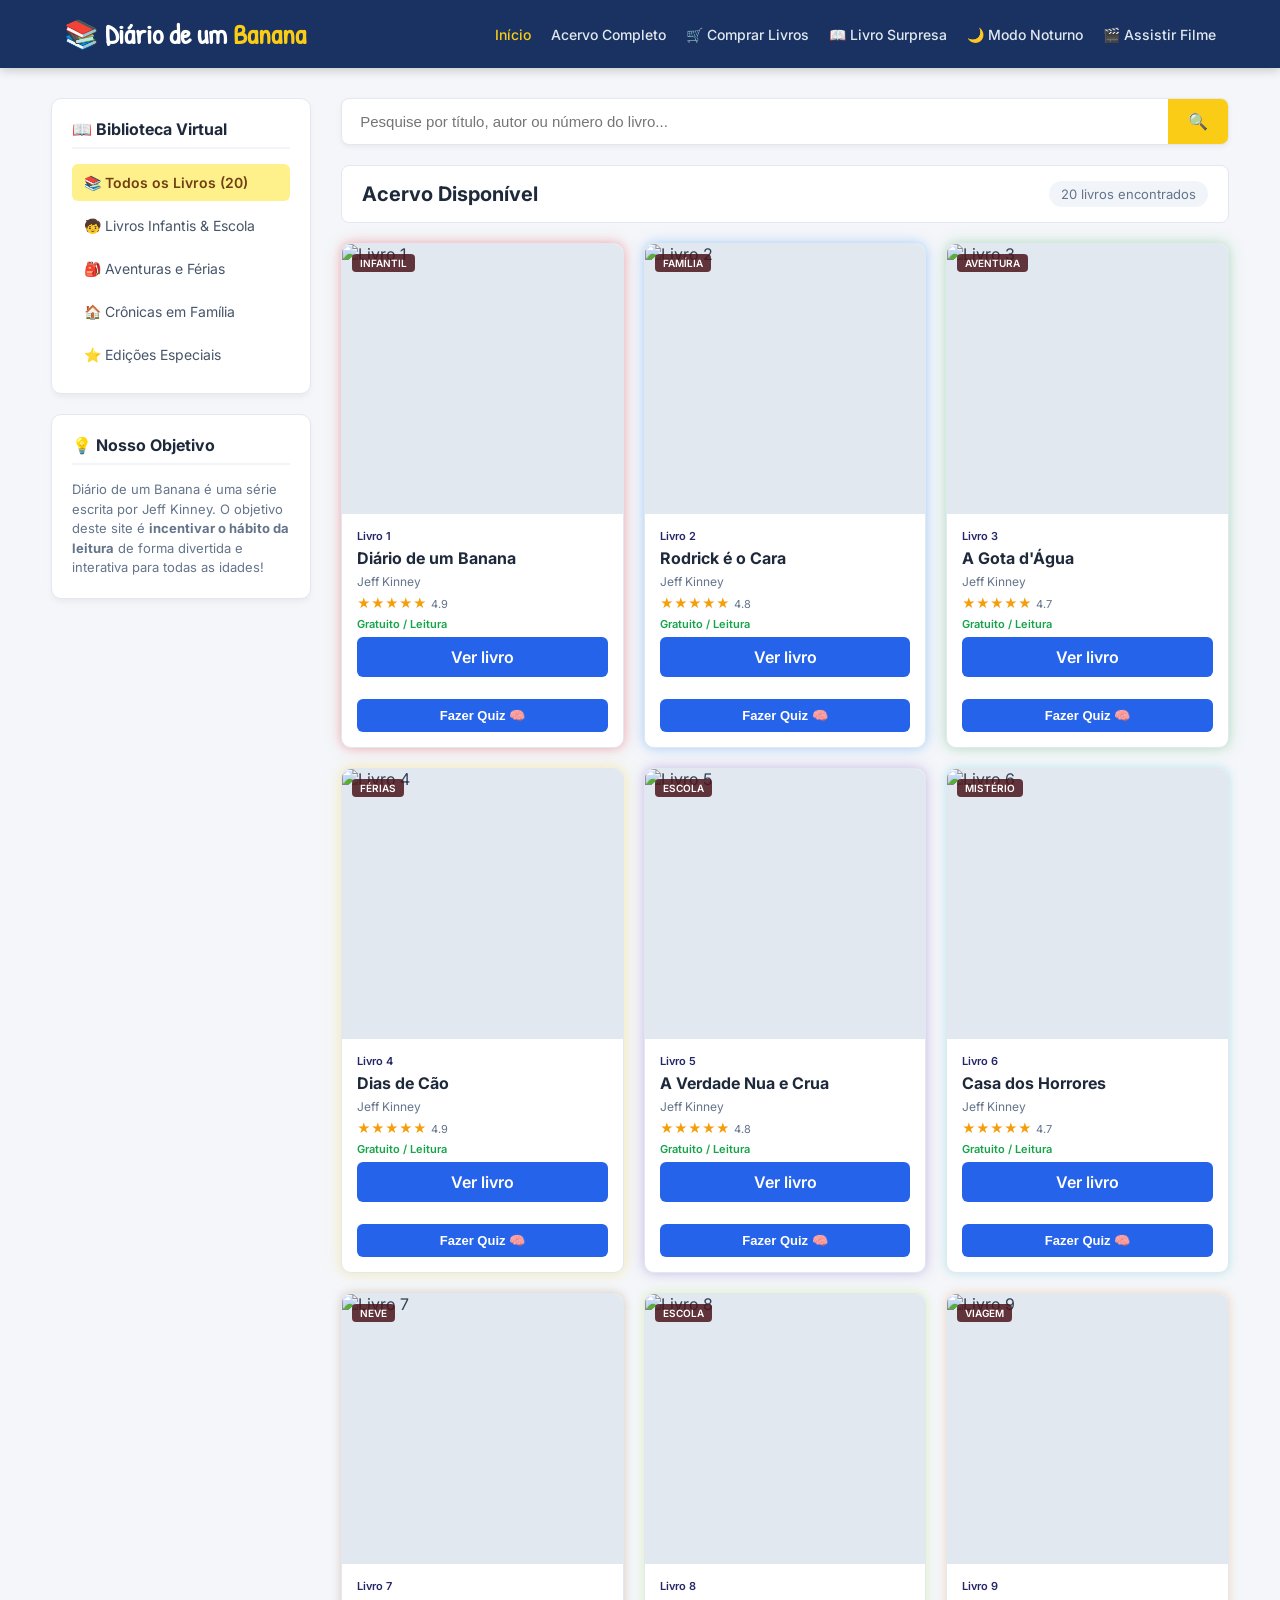
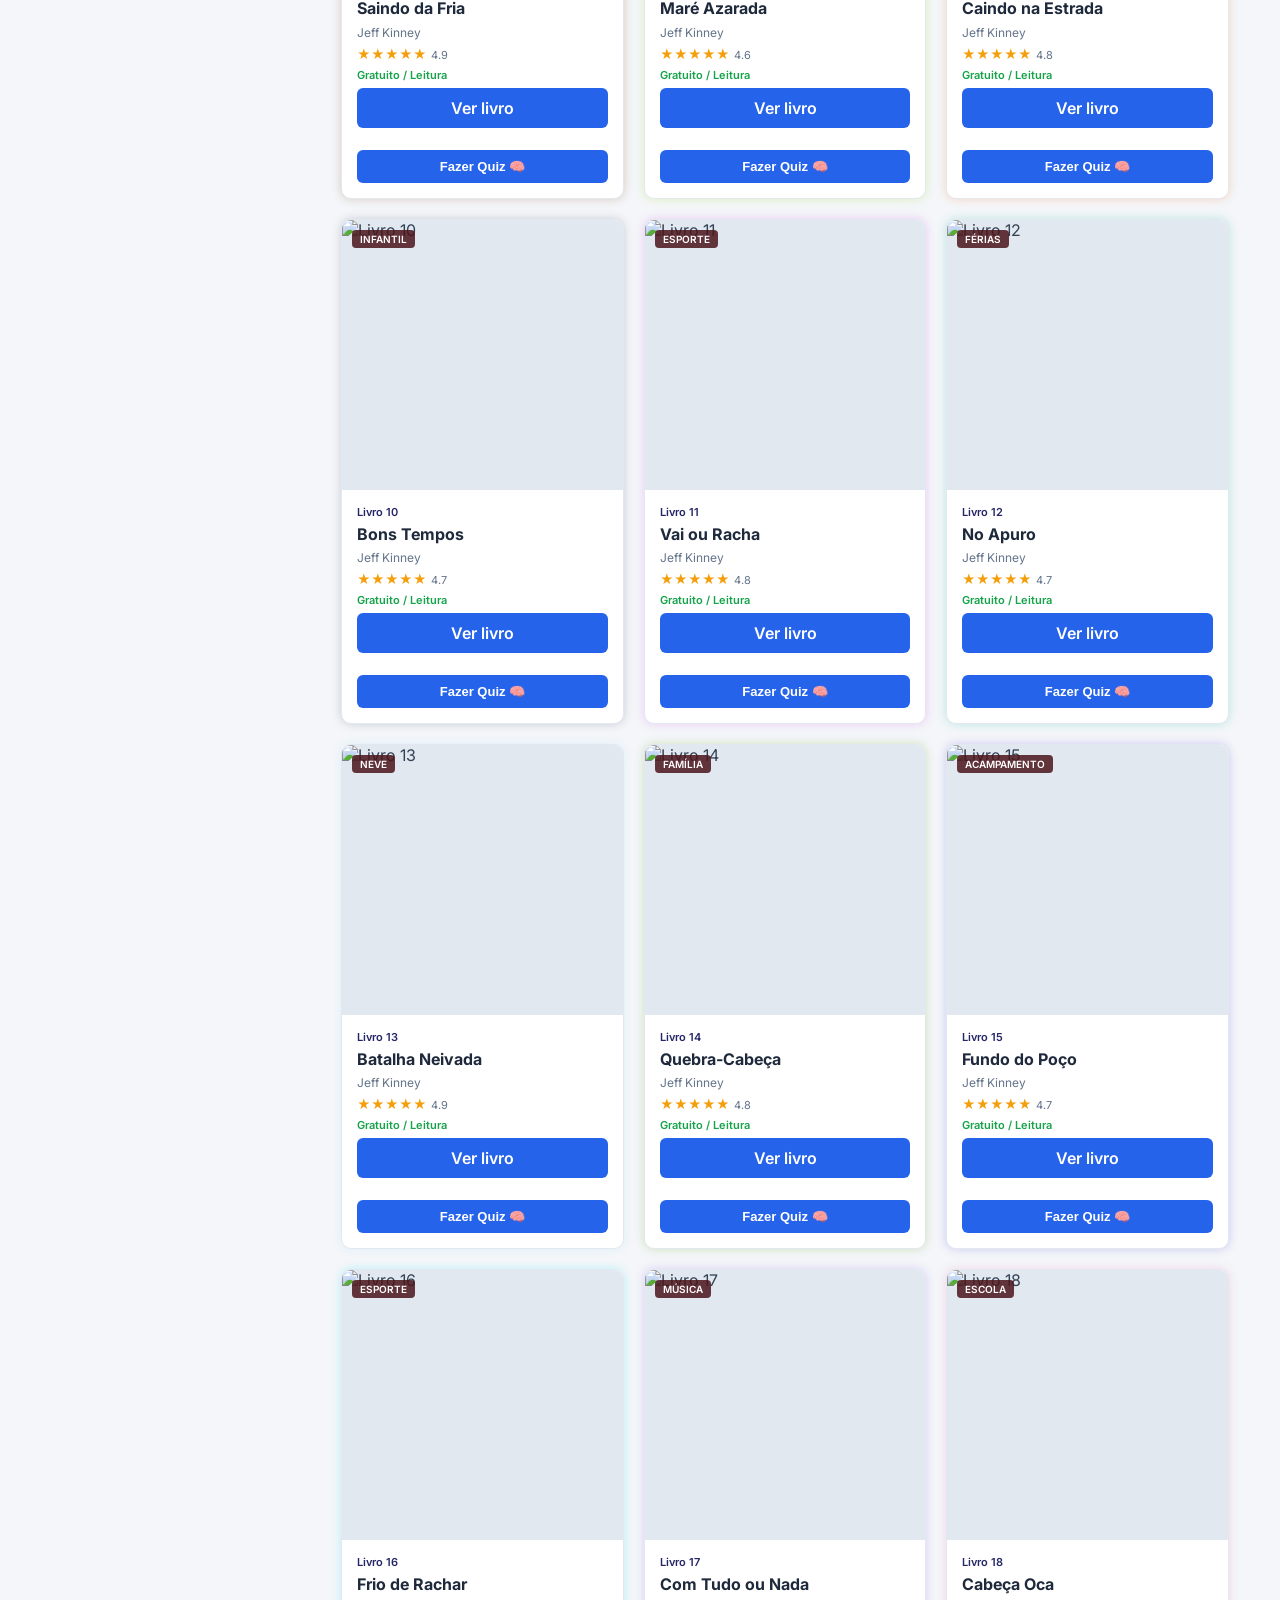
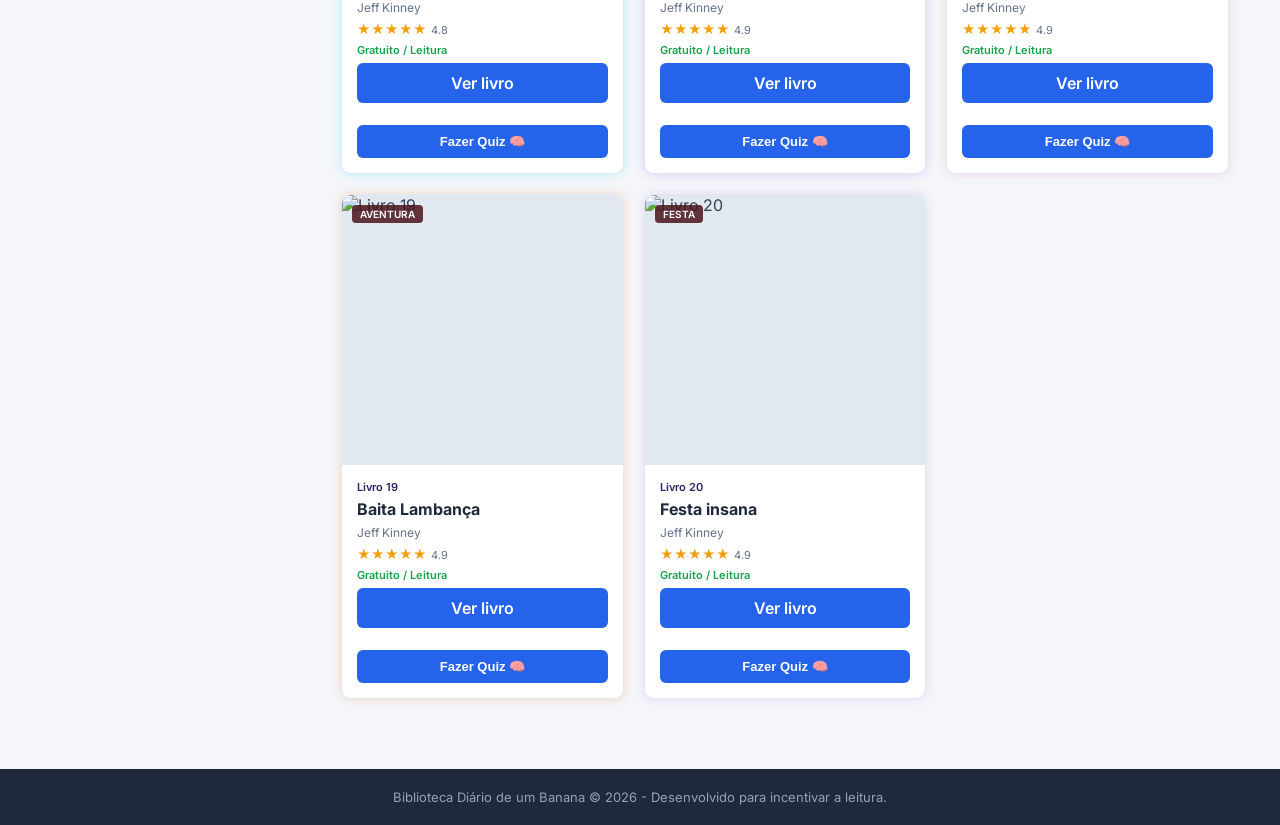
==== commit 552be898: "TOP" ====
--- a/index.html
+++ b/index.html
@@ -81,7 +81,7 @@
                         <p class="autor">Jeff Kinney</p>
                         <div class="avaliacao">★★★★★ <span>4.9</span></div>
                         <span class="badge-gratuito">Gratuito / Leitura</span>
-                        <a href="../model/d1.pdf" target="_blank" class="btn-ver-livro">Ver livro</a>
+                        <a href="d1.pdf" target="_blank" class="btn-ver-livro">Ver livro</a>
                         <button class="btn-ler quiz-botao" data-livro="1">Fazer Quiz 🧠</button>
                     </div>
                 </div>
@@ -96,7 +96,7 @@
                         <p class="autor">Jeff Kinney</p>
                         <div class="avaliacao">★★★★★ <span>4.8</span></div>
                         <span class="badge-gratuito">Gratuito / Leitura</span>
-                        <a href="../model/d2.pdf" target="_blank" class="btn-ver-livro">Ver livro</a>
+                        <a href="d2.pdf" target="_blank" class="btn-ver-livro">Ver livro</a>
                         <button class="btn-ler quiz-botao" data-livro="2">Fazer Quiz 🧠</button>
                     </div>
                 </div>
@@ -111,7 +111,7 @@
                         <p class="autor">Jeff Kinney</p>
                         <div class="avaliacao">★★★★★ <span>4.7</span></div>
                         <span class="badge-gratuito">Gratuito / Leitura</span>
-                        <a href="../model/d3.pdf" target="_blank" class="btn-ver-livro">Ver livro</a>
+                        <a href="d3.pdf" target="_blank" class="btn-ver-livro">Ver livro</a>
                         <button class="btn-ler quiz-botao" data-livro="3">Fazer Quiz 🧠</button>
                     </div>
                 </div>
@@ -126,7 +126,7 @@
                         <p class="autor">Jeff Kinney</p>
                         <div class="avaliacao">★★★★★ <span>4.9</span></div>
                         <span class="badge-gratuito">Gratuito / Leitura</span>
-                        <a href="../model/d4.pdf" target="_blank" class="btn-ver-livro">Ver livro</a>
+                        <a href="d4.pdf" target="_blank" class="btn-ver-livro">Ver livro</a>
                         <button class="btn-ler quiz-botao" data-livro="4">Fazer Quiz 🧠</button>
                     </div>
                 </div>
@@ -141,7 +141,7 @@
                         <p class="autor">Jeff Kinney</p>
                         <div class="avaliacao">★★★★★ <span>4.8</span></div>
                         <span class="badge-gratuito">Gratuito / Leitura</span>
-                        <a href="../model/d5.pdf" target="_blank" class="btn-ver-livro">Ver livro</a>
+                        <a href="d5.pdf" target="_blank" class="btn-ver-livro">Ver livro</a>
                         <button class="btn-ler quiz-botao" data-livro="5">Fazer Quiz 🧠</button>
                     </div>
                 </div>
@@ -156,7 +156,7 @@
                         <p class="autor">Jeff Kinney</p>
                         <div class="avaliacao">★★★★★ <span>4.7</span></div>
                         <span class="badge-gratuito">Gratuito / Leitura</span>
-                        <a href="../model/d6.pdf" target="_blank" class="btn-ver-livro">Ver livro</a>
+                        <a href="d6.pdf" target="_blank" class="btn-ver-livro">Ver livro</a>
                         <button class="btn-ler quiz-botao" data-livro="6">Fazer Quiz 🧠</button>
                     </div>
                 </div>
@@ -171,7 +171,7 @@
                         <p class="autor">Jeff Kinney</p>
                         <div class="avaliacao">★★★★★ <span>4.9</span></div>
                         <span class="badge-gratuito">Gratuito / Leitura</span>
-                        <a href="../model/d7.pdf" target="_blank" class="btn-ver-livro">Ver livro</a>
+                        <a href="d7.pdf" target="_blank" class="btn-ver-livro">Ver livro</a>
                         <button class="btn-ler quiz-botao" data-livro="7">Fazer Quiz 🧠</button>
                     </div>
                 </div>
@@ -186,7 +186,7 @@
                         <p class="autor">Jeff Kinney</p>
                         <div class="avaliacao">★★★★★ <span>4.6</span></div>
                         <span class="badge-gratuito">Gratuito / Leitura</span>
-                        <a href="../model/d8.pdf" target="_blank" class="btn-ver-livro">Ver livro</a>
+                        <a href="d8.pdf" target="_blank" class="btn-ver-livro">Ver livro</a>
                         <button class="btn-ler quiz-botao" data-livro="8">Fazer Quiz 🧠</button>
                     </div>
                 </div>
@@ -201,7 +201,7 @@
                         <p class="autor">Jeff Kinney</p>
                         <div class="avaliacao">★★★★★ <span>4.8</span></div>
                         <span class="badge-gratuito">Gratuito / Leitura</span>
-                        <a href="../model/d9.pdf" target="_blank" class="btn-ver-livro">Ver livro</a>
+                        <a href="d9.pdf" target="_blank" class="btn-ver-livro">Ver livro</a>
                         <button class="btn-ler quiz-botao" data-livro="9">Fazer Quiz 🧠</button>
                     </div>
                 </div>
@@ -216,7 +216,7 @@
                         <p class="autor">Jeff Kinney</p>
                         <div class="avaliacao">★★★★★ <span>4.7</span></div>
                         <span class="badge-gratuito">Gratuito / Leitura</span>
-                        <a href="../model/d10.pdf" target="_blank" class="btn-ver-livro">Ver livro</a>
+                        <a href="d10.pdf" target="_blank" class="btn-ver-livro">Ver livro</a>
                         <button class="btn-ler quiz-botao" data-livro="10">Fazer Quiz 🧠</button>
                     </div>
                 </div>
@@ -231,7 +231,7 @@
                         <p class="autor">Jeff Kinney</p>
                         <div class="avaliacao">★★★★★ <span>4.8</span></div>
                         <span class="badge-gratuito">Gratuito / Leitura</span>
-                        <a href="../model/d11.pdf" target="_blank" class="btn-ver-livro">Ver livro</a>
+                        <a href="d11.pdf" target="_blank" class="btn-ver-livro">Ver livro</a>
                         <button class="btn-ler quiz-botao" data-livro="11">Fazer Quiz 🧠</button>
                     </div>
                 </div>
@@ -246,7 +246,7 @@
                         <p class="autor">Jeff Kinney</p>
                         <div class="avaliacao">★★★★★ <span>4.7</span></div>
                         <span class="badge-gratuito">Gratuito / Leitura</span>
-                        <a href="../model/d12.pdf" target="_blank" class="btn-ver-livro">Ver livro</a>
+                        <a href="d12.pdf" target="_blank" class="btn-ver-livro">Ver livro</a>
                         <button class="btn-ler quiz-botao" data-livro="12">Fazer Quiz 🧠</button>
                     </div>
                 </div>
@@ -261,7 +261,7 @@
                         <p class="autor">Jeff Kinney</p>
                         <div class="avaliacao">★★★★★ <span>4.9</span></div>
                         <span class="badge-gratuito">Gratuito / Leitura</span>
-                        <a href="../model/d13.pdf" target="_blank" class="btn-ver-livro">Ver livro</a>
+                        <a href="d13.pdf" target="_blank" class="btn-ver-livro">Ver livro</a>
                         <button class="btn-ler quiz-botao" data-livro="13">Fazer Quiz 🧠</button>
                     </div>
                 </div>
@@ -276,7 +276,7 @@
                         <p class="autor">Jeff Kinney</p>
                         <div class="avaliacao">★★★★★ <span>4.8</span></div>
                         <span class="badge-gratuito">Gratuito / Leitura</span>
-                        <a href="../model/d14.pdf" target="_blank" class="btn-ver-livro">Ver livro</a>
+                        <a href="d14.pdf" target="_blank" class="btn-ver-livro">Ver livro</a>
                         <button class="btn-ler quiz-botao" data-livro="14">Fazer Quiz 🧠</button>
                     </div>
                 </div>
@@ -291,7 +291,7 @@
                         <p class="autor">Jeff Kinney</p>
                         <div class="avaliacao">★★★★★ <span>4.7</span></div>
                         <span class="badge-gratuito">Gratuito / Leitura</span>
-                        <a href="../model/d15.pdf" target="_blank" class="btn-ver-livro">Ver livro</a>
+                        <a href="d15.pdf" target="_blank" class="btn-ver-livro">Ver livro</a>
                         <button class="btn-ler quiz-botao" data-livro="15">Fazer Quiz 🧠</button>
                     </div>
                 </div>
@@ -306,7 +306,7 @@
                         <p class="autor">Jeff Kinney</p>
                         <div class="avaliacao">★★★★★ <span>4.8</span></div>
                         <span class="badge-gratuito">Gratuito / Leitura</span>
-                        <a href="../model/d16.pdf" target="_blank" class="btn-ver-livro">Ver livro</a>
+                        <a href="d16.pdf" target="_blank" class="btn-ver-livro">Ver livro</a>
                         <button class="btn-ler quiz-botao" data-livro="16">Fazer Quiz 🧠</button>
                     </div>
                 </div>
@@ -321,7 +321,7 @@
                         <p class="autor">Jeff Kinney</p>
                         <div class="avaliacao">★★★★★ <span>4.9</span></div>
                         <span class="badge-gratuito">Gratuito / Leitura</span>
-                        <a href="../model/d17.pdf" target="_blank" class="btn-ver-livro">Ver livro</a>
+                        <a href="d17.pdf" target="_blank" class="btn-ver-livro">Ver livro</a>
                         <button class="btn-ler quiz-botao" data-livro="17">Fazer Quiz 🧠</button>
                     </div>
                 </div>
--- a/style.css
+++ b/style.css
@@ -4,474 +4,367 @@
     box-sizing: border-box;
 }
 
-html {
-    scroll-behavior: smooth;
-}
-
 body {
-    font-family: 'Inter', system-ui, -apple-system, sans-serif;
-    color: #1e293b;
-    line-height: 1.6;
-    background-image:
-        linear-gradient(
-            rgba(245, 247, 250, 0.88),
-            rgba(0, 0, 0, 0.88)
-        ),
-        url("fundoo.png");
-    background-size: cover;
-    background-position: center;
-    background-attachment: fixed;
-    background-repeat: no-repeat;
-    transition: font-family 0.3s ease;
-}
-
-/* MODO RABISCO (ESTILO DIÁRIO) */
-body.modo-rabisco {
+    font-family: 'Inter', sans-serif;
+    background-color: #f4f6f9;
+    color: #334155;
+    min-height: 100vh;
+    display: flex;
+    flex-direction: column;
+}
+
+/* MODO DIÁRIO (RABISCO) */
+body.modo-diario {
     font-family: 'Patrick Hand', cursive !important;
-}
-body.modo-rabisco h3, body.modo-rabisco h1, body.modo-rabisco .logo {
+    background-color: #fef9c3 !important;
+}
+body.modo-diario h2, body.modo-diario h3, body.modo-diario .logo {
     font-family: 'Caveat', cursive !important;
 }
 
-/* PAINEL DE CONQUISTAS FLUTUANTE */
-.painel-conquistas {
-    position: fixed;
-    bottom: 20px;
-    left: 20px;
-    background: rgba(15, 23, 42, 0.9);
-    border: 1px solid rgba(255, 255, 255, 0.2);
-    padding: 12px 18px;
-    border-radius: 12px;
-    color: white;
-    z-index: 998;
-    box-shadow: 0 5px 20px rgba(0,0,0,0.4);
-    backdrop-filter: blur(5px);
-}
-.painel-conquistas h3 {
-    font-size: 14px;
-    margin-bottom: 8px;
-    color: #facc15;
-}
-.lista-badges {
-    display: flex;
-    gap: 8px;
-    flex-wrap: wrap;
-}
-.badge {
-    background: rgba(255, 255, 255, 0.1);
-    border: 1px solid rgba(255, 255, 255, 0.2);
-    padding: 4px 8px;
-    border-radius: 6px;
-    font-size: 11px;
-    opacity: 0.3;
-    filter: grayscale(100%);
-    transition: all 0.3s ease;
-}
-.badge.desbloqueada {
-    opacity: 1;
-    filter: grayscale(0%);
-    border-color: #facc15;
-    background: rgba(250, 204, 21, 0.2);
-    color: #facc15;
-}
-
-/* BOTÃO MODO RABISCO */
-.btn-rabisco {
-    position: fixed;
-    bottom: 20px;
-    right: 20px;
-    background: #facc15;
-    color: #0f172a;
-    border: none;
-    padding: 10px 16px;
-    border-radius: 30px;
-    font-weight: 700;
-    cursor: pointer;
-    z-index: 998;
-    box-shadow: 0 4px 15px rgba(0,0,0,0.3);
-    transition: transform 0.2s;
-}
-.btn-rabisco:hover {
-    transform: scale(1.05);
-}
-
-/* DESTAQUE SORTEIO LIVRO */
-.destaque-sorteio {
-    border-color: #facc15 !important;
-    box-shadow: 0 0 30px rgba(250, 204, 21, 0.8) !important;
-    transform: translateY(-10px) scale(1.04);
-}
-
-/* =========================
-   HEADER & NAVEGAÇÃO
-========================= */
-header {
-    background: linear-gradient(135deg, #0f172a 0%, #1e293b 50%, #334155 100%);
-    color: white;
-    padding: 25px 7% 65px;
-    box-shadow: 0 10px 25px rgba(0, 0, 0, 0.25);
-}
-
-.topo {
-    max-width: 1300px;
-    margin: auto;
+/* HEADER ESTILO BIBLIOTECA */
+.site-header {
+    background-color: #193261;
+    color: #fff;
+    padding: 15px 5%;
+    box-shadow: 0 2px 10px rgba(0,0,0,0.2);
+    position: sticky;
+    top: 0;
+    z-index: 100;
+}
+
+.header-container {
+    max-width: 1350px;
+    margin: 0 auto;
     display: flex;
     justify-content: space-between;
     align-items: center;
-    gap: 20px;
 }
 
 .logo {
     font-family: 'Patrick Hand', cursive;
-    font-size: 32px;
-    letter-spacing: 0.5px;
-    display: flex;
-    align-items: center;
-    gap: 8px;
+    font-size: 28px;
+    font-weight: bold;
 }
 
 .logo span {
     color: #facc15;
 }
 
-nav {
-    display: flex;
-    gap: 12px;
-}
-
-nav a {
+.nav-links {
+    display: flex;
+    gap: 20px;
+    align-items: center;
+}
+
+.nav-links a {
+    color: #e2e8f0;
+    text-decoration: none;
+    font-size: 14px;
+    font-weight: 500;
+    transition: color 0.2s;
+}
+
+.nav-links a:hover, .nav-links a.ativo {
+    color: #facc15;
+}
+
+/* LAYOUT PRINCIPAL (GRID COM SIDEBAR) */
+.main-layout {
+    max-width: 1350px;
+    width: 92%;
+    margin: 30px auto;
+    display: grid;
+    grid-template-columns: 260px 1fr;
+    gap: 30px;
+    flex: 1;
+}
+
+/* SIDEBAR ESQUERDA */
+.sidebar {
+    display: flex;
+    flex-direction: column;
+    gap: 20px;
+}
+
+.sidebar-box {
+    background: #ffffff;
+    border-radius: 10px;
+    padding: 20px;
+    box-shadow: 0 4px 6px -1px rgba(0,0,0,0.05);
+    border: 1px solid #e2e8f0;
+}
+
+.sidebar-box h3 {
+    font-size: 16px;
+    margin-bottom: 15px;
+    color: #1e293b;
+    border-bottom: 2px solid #f1f5f9;
+    padding-bottom: 8px;
+}
+
+.categoria-lista {
+    list-style: none;
+    display: flex;
+    flex-direction: column;
+    gap: 6px;
+}
+
+.cat-btn {
+    width: 100%;
+    text-align: left;
+    background: transparent;
+    border: none;
+    padding: 10px 12px;
+    font-size: 14px;
+    color: #475569;
+    border-radius: 6px;
+    cursor: pointer;
+    transition: all 0.2s;
     font-family: 'Inter', sans-serif;
-    color: white;
-    text-decoration: none;
-    padding: 9px 18px;
-    border: 1px solid rgba(255, 255, 255, 0.25);
-    background: rgba(255, 255, 255, 0.08);
+}
+
+.cat-btn:hover, .cat-btn.ativo {
+    background-color: #fef08a;
+    color: #713f12;
+    font-weight: 600;
+}
+
+.objetivo-box p {
+    font-size: 13px;
+    line-height: 1.5;
+    color: #64748b;
+}
+
+/* ÁREA DE CONTEÚDO */
+.content-area {
+    display: flex;
+    flex-direction: column;
+    gap: 20px;
+}
+
+/* BARRA DE PESQUISA */
+.barra-pesquisa-container {
+    display: flex;
+    background: #fff;
     border-radius: 8px;
-    font-weight: 600;
-    font-size: 15px;
-    transition: all 0.3s ease;
-}
-
-nav a:hover {
-    background: #facc15;
-    color: #0f172a;
-    border-color: #facc15;
-    transform: translateY(-2px);
-}
-
-nav a.btn-comprar {
-    background-color: #facc15;
-    color: #0f172a;
-    border-color: #facc15;
-}
-
-nav a.btn-comprar:hover {
-    background-color: #eab308;
-}
-
-/* =========================
-   HERO
-========================= */
-.hero {
-    max-width: 850px;
-    margin: 55px auto 0;
-    text-align: center;
-}
-
-.hero h1 {
-    font-family: 'Patrick Hand', cursive;
-    font-size: 56px;
-    line-height: 1.1;
-    margin-bottom: 12px;
-    color: #ffffff;
-    letter-spacing: 1px;
-}
-
-.hero p {
-    font-family: 'Inter', sans-serif;
-    font-size: 18px;
-    color: #cbd5e1;
-    font-weight: 400;
-    margin-bottom: 30px;
-}
-
-/* =========================
-   PESQUISA
-========================= */
-.pesquisa {
-    max-width: 650px;
-    margin: auto;
-    display: flex;
-    background: white;
-    border-radius: 12px;
     overflow: hidden;
-    box-shadow: 0 8px 25px rgba(0,0,0,0.2);
-}
-
-.pesquisa input {
+    box-shadow: 0 2px 5px rgba(0,0,0,0.05);
+    border: 1px solid #e2e8f0;
+}
+
+.barra-pesquisa-container input {
     flex: 1;
     border: none;
+    padding: 14px 18px;
+    font-size: 15px;
     outline: none;
-    padding: 16px 20px;
+    background: transparent;
+}
+
+.barra-pesquisa-container button {
+    background: #facc15;
+    border: none;
+    padding: 0 20px;
     font-size: 16px;
-    font-family: 'Inter', sans-serif;
-    color: #222;
-}
-
-.pesquisa button {
-    border: none;
-    background: #facc15;
-    color: #222;
-    padding: 0 22px;
-    font-size: 18px;
     cursor: pointer;
-    transition: 0.3s;
-}
-
-.pesquisa button:hover {
+    transition: background 0.2s;
+}
+
+.barra-pesquisa-container button:hover {
     background: #eab308;
 }
 
-/* =========================
-   MAIN
-========================= */
-main {
-    width: 76%;
-    max-width: 1300px;
-    margin: 45px auto;
-}
-
-.titulo-secao {
+.secao-titulo {
     display: flex;
     justify-content: space-between;
     align-items: center;
-    margin-bottom: 25px;
-}
-
-.titulo-secao h2 {
-    font-family: 'Patrick Hand', cursive;
-    font-size: 38px;
-    color: #f8fafc !important;
-    letter-spacing: 0.5px;
-}
-
-.titulo-secao p {
-    color: #94a3b8;
-    font-size: 15px;
-}
-
-.quantidade {
-    background: #ede9fe;
-    color: #5b21b6;
-    padding: 7px 16px;
+    background: #fff;
+    padding: 15px 20px;
+    border-radius: 8px;
+    border: 1px solid #e2e8f0;
+}
+
+.secao-titulo h2 {
+    font-size: 20px;
+    color: #1e293b;
+}
+
+#contadorLivros {
+    font-size: 13px;
+    color: #64748b;
+    background: #f1f5f9;
+    padding: 5px 12px;
     border-radius: 20px;
-    font-size: 14px;
-    font-weight: 700;
 }
 
 .nenhum-resultado {
-    display: none;
-    background: rgba(15, 23, 42, 0.9);
-    color: white;
-    padding: 45px 20px;
-    margin-bottom: 30px;
+    background: #fff;
+    padding: 30px;
     text-align: center;
-    border-radius: 15px;
-    box-shadow: 0 5px 15px rgba(0,0,0,0.3);
-}
-
-.nenhum-resultado div {
-    font-size: 45px;
-    margin-bottom: 10px;
-}
-
-.nenhum-resultado h3 {
-    font-family: 'Patrick Hand', cursive;
-    font-size: 28px;
-    margin-bottom: 5px;
-}
-
-.nenhum-resultado p {
-    color: #94a3b8;
-}
-
-/* =========================
-   GRID & CARD DOS LIVROS
-========================= */
-.livros {
+    border-radius: 8px;
+    font-weight: 500;
+    color: #64748b;
+}
+
+/* GRID DE LIVROS */
+.grid-livros {
     display: grid;
-    grid-template-columns: repeat(auto-fill, minmax(200px, 1fr));
-    gap: 45px;
-}
-
-.livro, .card-compra {
-    background: rgba(15, 23, 42, 0.8) !important;
-    border: 1px solid rgba(255, 255, 255, 0.1);
-    border-radius: 15px;
+    grid-template-columns: repeat(auto-fill, minmax(210px, 1fr));
+    gap: 20px;
+}
+
+.livro-card {
+    background: #fff;
+    border-radius: 10px;
     overflow: hidden;
-    box-shadow: 0 5px 15px rgba(0,0,0,0.08);
-    transition: all 0.3s cubic-bezier(0.4, 0, 0.2, 1);
+    border: 1px solid #e2e8f0;
+    box-shadow: 0 2px 5px rgba(0,0,0,0.04);
     display: flex;
     flex-direction: column;
     justify-content: space-between;
-}
-
-.livro:hover, .card-compra:hover {
-    transform: translateY(-8px) scale(1.02);
-    border-color: #38bdf8;
-    box-shadow: 0 0 20px rgba(56, 189, 248, 0.35);
-}
-
-.capa {
+    transition: transform 0.2s, box-shadow 0.2s;
+    position: relative;
+}
+
+.livro-card:hover {
+    transform: translateY(-5px);
+    box-shadow: 0 10px 15px -3px rgba(0,0,0,0.1);
+}
+
+.tag-genero {
+    position: absolute;
+    top: 10px;
+    left: 10px;
+    background: rgba(74, 21, 27, 0.85);
+    color: white;
+    font-size: 10px;
+    padding: 3px 8px;
+    border-radius: 4px;
+    z-index: 2;
+    text-transform: uppercase;
+    font-weight: 600;
+}
+
+.capa-livro {
     width: 100%;
-    height: 350px;
-    background: #e5e7eb;
+    height: 270px;
+    background: #e2e8f0;
     overflow: hidden;
 }
 
-.capa img {
-    width: 103%;
-    height: 103%;
+.capa-livro img {
+    width: 100%;
+    height: 100%;
     object-fit: cover;
-    display: block;
-    transition: transform 0.4s;
-}
-
-.livro:hover .capa img {
+    transition: transform 0.3s;
+}
+
+.livro-card:hover .capa-livro img {
     transform: scale(1.05);
 }
 
-.informacoes {
-    padding: 18px;
-}
-
-.numero {
-    display: inline-block;
-    background: #ede9fe;
-    color: #5b21b6;
-    padding: 5px 10px;
-    border-radius: 6px;
+.info-livro {
+    padding: 15px;
+    display: flex;
+    flex-direction: column;
+    gap: 6px;
+    flex: 1;
+    justify-content: space-between;
+}
+
+.num-livro {
+    font-size: 11px;
+    font-weight: 600;
+    color: #252668;
+}
+
+.info-livro h3 {
+    font-size: 16px;
+    color: #1e293b;
+    line-height: 1.2;
+}
+
+.autor {
     font-size: 12px;
-    font-weight: 700;
-    margin-bottom: 10px;
-}
-
-.informacoes h3, .card-compra h3 {
-    font-family: 'Caveat', cursive;
-    font-size: 24px;
-    font-weight: 700;
-    color: #f8fafc !important;
-    margin-bottom: 3px;
-    line-height: 1.2;
-}
-
-.autor {
-    color: #94a3b8 !important;
+    color: #64748b;
+}
+
+.avaliacao {
     font-size: 13px;
-    margin-bottom: 8px;
-}
-
-.estrelas {
     color: #f59e0b;
-    letter-spacing: 2px;
-    margin-bottom: 15px;
-}
-
-.botoes {
-    display: flex;
-    flex-direction: column;
-    gap: 8px;
-}
-
-.botao {
+}
+
+.avaliacao span {
+    color: #64748b;
+    font-size: 11px;
+}
+
+.badge-gratuito {
+    font-size: 11px;
+    color: #16a34a;
+    font-weight: 600;
+}
+
+/* BOTÃO VER LIVRO */
+.btn-ver-livro {
     display: block;
     width: 100%;
+    padding: 10px;
+    background-color: #2563eb;
+    color: #ffffff !important;
     text-align: center;
     text-decoration: none;
+    font-weight: 600;
+    border-radius: 6px;
+    margin-bottom: 8px;
+    transition: background-color 0.2s ease, transform 0.1s ease;
+}
+
+.btn-ver-livro:hover {
+    background-color: #1d4ed8;
+    transform: translateY(-2px);
+}
+
+.btn-ler {
+    margin-top: 8px;
+    background: #2563eb;
+    color: white;
     border: none;
-    background: #4f46e5;
-    color: white;
-    padding: 11px;
-    border-radius: 8px;
+    padding: 9px;
+    border-radius: 6px;
+    font-size: 13px;
     font-weight: 600;
     cursor: pointer;
-    font-size: 14px;
-    transition: 0.3s;
-}
-
-.botao:hover {
-    background: #3730a3;
-}
-
-.quiz-botao {
-    background: #2563eb;
-}
-
-.quiz-botao:hover {
+    transition: background 0.2s;
+    text-align: center;
+}
+
+.btn-ler:hover {
     background: #1d4ed8;
 }
 
-/* =========================
-   SOBRE & FOOTER
-========================= */
-.sobre {
-    margin-top: 60px;
-    padding: 40px;
-    background: rgba(15, 23, 42, 0.85);
-    border: 1px solid rgba(255, 255, 255, 0.1);
-    border-radius: 15px;
+/* RODAPÉ */
+.site-footer {
+    background: #1e293b;
+    color: #94a3b8;
     text-align: center;
-    box-shadow: 0 5px 15px rgba(0,0,0,0.2);
-}
-
-.sobre h2 {
-    font-family: 'Patrick Hand', cursive;
-    font-size: 36px;
-    margin-bottom: 10px;
-    color: #f8fafc;
-}
-
-.sobre p {
-    max-width: 700px;
-    margin: auto;
-    color: #cbd5e1;
-    font-size: 16px;
-    line-height: 1.7;
-}
-
-footer {
-    background: #0f172a;
-    color: white;
-    text-align: center;
-    padding: 35px;
-    margin-top: 60px;
-    border-top: 1px solid rgba(255, 255, 255, 0.05);
-}
-
-footer h3 {
-    font-family: 'Patrick Hand', cursive;
-    font-size: 26px;
-    margin-bottom: 5px;
-}
-
-footer p {
-    color: #94a3b8;
-    font-size: 14px;
-}
-
-/* =========================
-   MODAL DO QUIZ
-========================= */
+    padding: 20px;
+    font-size: 13px;
+    margin-top: 40px;
+}
+
+/* MODAL DE QUIZ */
 .quiz-overlay {
     position: fixed;
     inset: 0;
-    background: rgba(0,0,0,0.8);
-    backdrop-filter: blur(4px);
+    background: rgba(0,0,0,0.6);
+    backdrop-filter: blur(3px);
     display: none;
     align-items: center;
     justify-content: center;
     padding: 20px;
-    z-index: 9999;
+    z-index: 1000;
 }
 
 .quiz-overlay.ativo {
@@ -479,67 +372,50 @@
 }
 
 .quiz-modal {
+    background: #fff;
+    width: 100%;
+    max-width: 550px;
+    border-radius: 12px;
+    padding: 30px;
     position: relative;
-    width: 100%;
-    max-width: 650px;
-    max-height: 90vh;
-    overflow-y: auto;
-    background: #1e293b;
-    color: white;
-    border-radius: 20px;
-    padding: 35px;
-    box-shadow: 0 20px 60px rgba(0,0,0,0.5);
-    border: 1px solid rgba(255, 255, 255, 0.15);
-    animation: aparecer 0.25s ease;
-}
-
-@keyframes aparecer {
-    from { opacity: 0; transform: scale(0.9); }
-    to { opacity: 1; transform: scale(1); }
+    box-shadow: 0 20px 25px -5px rgba(0,0,0,0.2);
 }
 
 .fechar-quiz {
     position: absolute;
-    right: 20px;
-    top: 18px;
+    right: 15px;
+    top: 15px;
+    background: #f1f5f9;
     border: none;
-    background: rgba(255, 255, 255, 0.1);
-    color: white;
-    width: 38px;
-    height: 38px;
+    width: 32px;
+    height: 32px;
     border-radius: 50%;
-    font-size: 18px;
+    font-size: 16px;
     cursor: pointer;
-    transition: 0.2s;
-}
-
-.fechar-quiz:hover {
-    background: rgba(255, 255, 255, 0.2);
-}
-
-.quiz-livro {
+}
+
+.quiz-livro-tag {
     display: inline-block;
-    background: #ede9fe;
-    color: #5b21b6;
-    padding: 6px 12px;
-    border-radius: 8px;
-    font-size: 13px;
+    background: #e0e7ff;
+    color: #3730a3;
+    font-size: 11px;
     font-weight: 700;
-    margin-bottom: 10px;
+    padding: 4px 10px;
+    border-radius: 4px;
+    margin-bottom: 8px;
 }
 
 .quiz-modal h2 {
-    font-family: 'Patrick Hand', cursive;
-    font-size: 34px;
-    margin-bottom: 20px;
-    color: #f8fafc;
-}
-
-.progresso {
+    font-size: 22px;
+    color: #1e293b;
+    margin-bottom: 15px;
+}
+
+.progresso-container {
     width: 100%;
-    height: 9px;
-    background: rgba(255, 255, 255, 0.1);
-    border-radius: 20px;
+    height: 6px;
+    background: #f1f5f9;
+    border-radius: 3px;
     overflow: hidden;
     margin-bottom: 10px;
 }
@@ -547,204 +423,484 @@
 .progresso-barra {
     height: 100%;
     width: 20%;
-    background: linear-gradient(90deg, #2563eb, #7c3aed);
+    background: #2563eb;
     transition: width 0.3s;
 }
 
-.contador {
-    color: #94a3b8;
+.contador-pergunta {
+    font-size: 12px;
+    color: #64748b;
+    margin-bottom: 15px;
+}
+
+.pergunta-texto {
+    font-size: 16px;
+    font-weight: 600;
+    color: #1e293b;
+    margin-bottom: 15px;
+}
+
+.alternativas-container {
+    display: flex;
+    flex-direction: column;
+    gap: 8px;
+    margin-bottom: 20px;
+}
+
+.btn-alternativa {
+    width: 100%;
+    padding: 12px;
+    text-align: left;
+    background: #f8fafc;
+    border: 1px solid #cbd5e1;
+    border-radius: 6px;
+    font-size: 14px;
+    cursor: pointer;
+    transition: 0.2s;
+}
+
+.btn-alternativa:hover {
+    background: #f1f5f9;
+    border-color: #94a3b8;
+}
+
+.btn-alternativa.correta {
+    background: #dcfce7;
+    border-color: #16a34a;
+    color: #166534;
+}
+
+.btn-alternativa.errada {
+    background: #fee2e2;
+    border-color: #dc2626;
+    color: #991b1b;
+}
+
+.btn-proxima {
+    width: 100%;
+    background: #2563eb;
+    color: white;
+    border: none;
+    padding: 12px;
+    border-radius: 6px;
+    font-weight: 600;
+    cursor: pointer;
+}
+
+.btn-proxima:disabled {
+    opacity: 0.5;
+    cursor: not-allowed;
+}
+
+.resultado-container {
+    text-align: center;
+    padding: 20px 0;
+}
+
+.trofeu-icone {
+    font-size: 50px;
+    margin-bottom: 10px;
+}
+
+#pontuacaoTexto {
+    font-size: 20px;
+    color: #1e293b;
+    margin-bottom: 10px;
+}
+
+.mensagem-final {
+    color: #64748b;
     font-size: 14px;
     margin-bottom: 20px;
 }
 
-#pergunta {
-    font-size: 20px;
+/* PÁGINA DE COMPRAS */
+.main-compras {
+    max-width: 1350px;
+    width: 92%;
+    margin: 30px auto;
+    flex: 1;
+}
+
+.hero-compras {
+    background: #4a151b;
+    color: white;
+    padding: 30px;
+    border-radius: 10px;
+    text-align: center;
+    margin-bottom: 30px;
+}
+
+.hero-compras h1 {
+    font-size: 28px;
+    margin-bottom: 10px;
+}
+
+.hero-compras p {
+    font-size: 15px;
+    color: #e2e8f0;
+}
+
+.grid-compras {
+    grid-template-columns: repeat(auto-fill, minmax(210px, 1fr));
+    gap: 20px;
+}
+
+.card-compra {
+    background: #fff;
+    border-radius: 10px;
+    overflow: hidden;
+    border: 1px solid #e2e8f0;
+    box-shadow: 0 2px 5px rgba(0,0,0,0.04);
+    display: flex;
+    flex-direction: column;
+    justify-content: space-between;
+    padding: 15px;
+    transition: transform 0.2s, box-shadow 0.2s;
+}
+
+.card-compra:hover {
+    transform: translateY(-5px);
+    box-shadow: 0 10px 15px -3px rgba(0,0,0,0.1);
+}
+
+.card-compra img {
+    width: 100%;
+    height: 220px;
+    object-fit: cover;
+    border-radius: 6px;
+    margin-bottom: 12px;
+}
+
+.card-compra h3 {
+    font-size: 15px;
+    color: #1e293b;
+    margin-bottom: 4px;
+    line-height: 1.2;
+}
+
+.card-compra .autor {
+    font-size: 12px;
+    color: #64748b;
+    margin-bottom: 8px;
+}
+
+.preco {
+    color: #16a34a !important;
+    font-size: 1.1rem;
+    font-weight: 700;
+    margin-bottom: 12px;
+}
+
+.btn-amazon {
+    background: #f59e0b;
+    color: #1e293b;
+    text-decoration: none;
+    text-align: center;
+    padding: 10px;
+    border-radius: 6px;
     font-weight: 600;
-    margin-bottom: 20px;
-    color: #f8fafc;
-}
-
-.alternativas {
-    display: flex;
-    flex-direction: column;
-    gap: 10px;
-    margin-bottom: 20px;
-}
-
-.alternativa {
-    width: 100%;
-    padding: 14px 16px;
-    text-align: left;
-    background: rgba(255, 255, 255, 0.05);
-    border: 2px solid rgba(255, 255, 255, 0.1);
-    border-radius: 10px;
-    cursor: pointer;
-    font-size: 15px;
-    color: white;
-    font-family: 'Inter', sans-serif;
-    transition: 0.2s;
-}
-
-.alternativa:hover {
-    border-color: #38bdf8;
-    background: rgba(56, 189, 248, 0.1);
-}
-
-.alternativa.correta {
-    border-color: #16a34a;
-    background: rgba(22, 163, 74, 0.2);
-}
-
-.alternativa.errada {
-    border-color: #dc2626;
-    background: rgba(220, 38, 38, 0.2);
-}
-
-.alternativa:disabled {
-    cursor: default;
-}
-
-.proxima {
-    width: 100%;
-    border: none;
-    padding: 13px;
-    border-radius: 10px;
-    background: #4f46e5;
-    color: white;
-    font-size: 16px;
-    font-weight: 700;
-    cursor: pointer;
-    transition: 0.3s;
-}
-
-.proxima:hover:not(:disabled) {
-    background: #3730a3;
-}
-
-.proxima:disabled {
-    opacity: 0.5;
-    cursor: not-allowed;
-}
-
-.resultado {
-    display: none;
-    text-align: center;
-}
-
-.resultado.ativo {
-    display: block;
-}
-
-#quizConteudo.esconder {
-    display: none;
-}
-
-.trofeu {
-    font-size: 70px;
-    margin-bottom: 10px;
-}
-
-#pontuacao {
-    font-size: 22px;
-    font-weight: bold;
-    color: #38bdf8;
-    margin-bottom: 15px;
-}
-
-.mensagem-final {
-    color: #cbd5e1;
-    margin-bottom: 25px;
-}
-
-/* RESPONSIVIDADE */
-@media (max-width: 700px) {
-    header { padding: 20px 5% 45px; }
-    .topo { flex-direction: column; gap: 20px; }
-    .logo { text-align: center; font-size: 26px; }
-    nav { width: 100%; flex-wrap: wrap; justify-content: center; }
-    nav a { flex: 1; text-align: center; min-width: 110px; }
-    .hero h1 { font-size: 40px; }
-    .pesquisa { flex-direction: column; }
-    main { width: 90%; }
-    .livros { grid-template-columns: repeat(2, 1fr); gap: 15px; }
-    .capa { height: 240px; }
-    .painel-conquistas { display: none; } /* Ocultar em telas muito pequenas para não poluir */
-}
-
-@media (max-width: 430px) {
-    .livros { grid-template-columns: 1fr; }
-    .capa { height: 300px; }
-}
-/* Estilo para os cards de compra da página de livros físicos */
+    font-size: 13px;
+    transition: background 0.2s;
+}
+
+.btn-amazon:hover {
+    background: #d97706;
+    color: #fff;
+}
+
+/* --- MODO NOTURNO (DARK MODE) SEGURO --- */
+body.dark-mode {
+    background-color: #121212 !important;
+}
+
+body.dark-mode .site-header,
+body.dark-mode .sidebar-box,
+body.dark-mode .livro-card,
+body.dark-mode .card-compra,
+body.dark-mode .barra-pesquisa-container,
+body.dark-mode .barra-pesquisa-container input,
+body.dark-mode .secao-titulo,
+body.dark-mode .nenhum-resultado,
+body.dark-mode .quiz-modal {
+    background-color: #1e1e1e !important;
+    border-color: #334155 !important;
+}
+
+/* RESPONSIVO */
+@media(max-width: 900px) {
+    .main-layout {
+        grid-template-columns: 1fr;
+    }
+    .sidebar {
+        display: none;
+    }
+}
+/* --- CORREÇÃO DEFINITIVA DE TEXTOS NO MODO ESCURO --- */
+body.dark-mode h1,
+body.dark-mode h2,
+body.dark-mode h3,
+body.dark-mode h4,
+body.dark-mode p,
+body.dark-mode span,
+body.dark-mode a,
+body.dark-mode .info-livro h3,
+body.dark-mode .autor,
+body.dark-mode .sidebar-box p,
+body.dark-mode .cat-btn,
+body.dark-mode #contadorLivros,
+body.dark-mode .objetivo-box p {
+    color: #f8fafc !important;
+}
+
+/* Mantém os preços e botões com suas cores de destaque legíveis */
+body.dark-mode .preco,
+body.dark-mode .badge-gratuito {
+    color: #4ade80 !important;
+}
+
+body.dark-mode .cat-btn:hover, 
+body.dark-mode .cat-btn.ativo {
+    color: #713f12 !important; /* Mantém o contraste nos botões selecionados da sidebar */
+}
 .grid-compras {
     display: grid;
-    grid-template-columns: repeat(auto-fit, minmax(250px, 1fr));
+    grid-template-columns: repeat(auto-fill, minmax(210px, 1fr));
     gap: 20px;
-    padding: 20px;
-  }
-  
-  .card-compra {
-    background-color: #fff;
-    border-radius: 8px;
-    padding: 20px;
-    text-align: center;
-    box-shadow: 0 4px 8px rgba(0,0,0,0.1);
-    display: flex;
-    flex-direction: column;
-    justify-content: space-between;
-  }
-  
-  /* CORREÇÃO DA IMAGEM DA CAPA */
-  .card-compra img {
-    width: 150px;         /* Define uma largura fixa padrão */
-    height: 220px;        /* Define uma altura fixa para todas as capas ficarem uniformes */
-    object-fit: cover;    /* Garante que a imagem não distorça, cortando o excesso se necessário */
-    margin: 0 auto 15px auto; /* Centraliza a imagem no card */
-    border-radius: 4px;
-  }
-  
-  .card-compra h3 {
-    font-size: 1.1rem;
-    margin-bottom: 5px;
-    color: #333;
-  }
-  
-  .card-compra .autor {
-    font-size: 0.9rem;
-    color: #666;
-    margin-bottom: 10px;
-  }
-  
-  .preco-destaque {
-    font-size: 1.2rem;
-    font-weight: bold;
-    color: #27ae60;
-    margin-bottom: 15px;
-  }
-  
-  .btn-amazon {
-    display: inline-block;
-    background-color: #f0c14b;
-    color: #111;
-    padding: 10px 15px;
-    border-radius: 4px;
-    text-decoration: none;
-    font-weight: bold;
-    border: 1px solid #a88734;
-    transition: background-color 0.2s;
-  }
-  
-  .btn-amazon:hover {
-    background-color: #f3b416;
-  }
-  /* BOTÃO DE CADASTRO NO HEADER */
-nav a.btn-cadastro {
-    background-color: transparent;
-    color: #facc15;
-    border-color: #facc15;
-}
-
-nav a.btn-cadastro:hover {
-    background-color: #facc15;
-    color: #0f172a;
-}
+}
+/* --- MODO ESCURO PARA O COMPRAR.HTML --- */
+body.dark-mode .main-compras {
+    background-color: #0f172a;
+}
+
+body.dark-mode .hero-compras {
+    background-color: #1e293b !important;
+    color: #f8fafc !important;
+    border: 1px solid #334155;
+}
+
+body.dark-mode .card-compra {
+    background-color: #1e293b !important;
+    border: 1px solid #334155 !important;
+    color: #f8fafc !important;
+}
+
+body.dark-mode .card-compra h3,
+body.dark-mode .card-compra p,
+body.dark-mode .card-compra .autor {
+    color: #f8fafc !important;
+}
+
+body.dark-mode .card-compra .preco {
+    color: #4ade80 !important;
+}
+/* ==========================================
+   RESPONSIVIDADE PARA CELULARES E TABLETS (MEDIA QUERIES)
+   ========================================== */
+
+@media screen and (max-width: 768px) {
+    /* 1. Ajuste geral do corpo e container */
+    body {
+        overflow-x: hidden;
+    }
+
+    /* 2. Cabeçalho Responsivo (Empilha o logo e os links) */
+    .header-container, .site-header .header-container {
+        flex-direction: column !important;
+        align-items: center !important;
+        padding: 10px !important;
+        text-align: center;
+    }
+
+    .logo {
+        margin-bottom: 10px;
+        font-size: 22px;
+    }
+
+    .nav-links {
+        display: flex;
+        flex-wrap: wrap;
+        justify-content: center;
+        gap: 8px;
+        margin-top: 5px;
+    }
+
+    .nav-links a, .nav-links button {
+        font-size: 13px !important;
+        padding: 6px 10px !important;
+    }
+
+    /* 3. Layout principal: Transforma a barra lateral (sidebar) e conteúdo em coluna única */
+    .main-container, .conteudo-principal {
+        flex-direction: column !important;
+        padding: 10px !important;
+    }
+
+    /* Sidebar passa a ficar no topo ou em bloco normal */
+    .sidebar, aside {
+        width: 100% !important;
+        margin-bottom: 20px;
+    }
+
+    /* 4. Grade de Livros adaptada para 1 ou 2 colunas no celular */
+    .grid-livros, .grid-compras {
+        grid-template-columns: repeat(auto-fit, minmax(140px, 1fr)) !important;
+        gap: 15px !important;
+        padding: 0 5px !important;
+    }
+
+    .livro-card, .card-compra {
+        width: 100% !important;
+        margin: 0 auto;
+    }
+
+    /* 5. Barra de Pesquisa */
+    .barra-pesquisa, .pesquisa-container {
+        flex-direction: column !important;
+        width: 100% !important;
+    }
+
+    #campoPesquisa {
+        width: 100% !important;
+        margin-bottom: 8px;
+    }
+
+    #botaoPesquisa {
+        width: 100% !important;
+    }
+}/* ==========================================
+   FORÇAR EXIBIÇÃO DA BIBLIOTECA VIRTUAL NO CELULAR
+   ========================================== */
+@media screen and (max-width: 768px) {
+    /* Garante que o menu lateral apareça e não fique oculto */
+    .sidebar, 
+    aside, 
+    .menu-lateral {
+        display: block !important;
+        width: 100% !important;
+        background-color: #ffffff;
+        padding: 15px;
+        border-radius: 12px;
+        margin-bottom: 20px;
+        box-shadow: 0 4px 6px rgba(0, 0, 0, 0.05);
+    }
+
+    /* Modo escuro para a sidebar no celular */
+    body.dark-mode .sidebar, 
+    body.dark-mode aside, 
+    body.dark-mode .menu-lateral {
+        background-color: #1e293b !important;
+        color: #f8fafc !important;
+        border: 1px solid #334155;
+    }
+
+    /* Organiza os botões de categoria lado a lado ou em bloco legível no celular */
+    .sidebar .cat-btn, 
+    aside button {
+        width: 100%;
+        text-align: left;
+        margin-bottom: 5px;
+    }
+}
+/* ==========================================================================
+   EFEITOS NEON PARA OS CARDS DE LIVROS (Adicione no final do arquivo)
+   ========================================================================== */
+
+/* Livro 1 - Vermelho */
+.neon-vermelho {
+    box-shadow: 0 0 10px rgba(229, 9, 20, 0.25), 0 0 20px rgba(229, 9, 20, 0.1);
+}
+.neon-vermelho:hover {
+    box-shadow: 0 0 20px rgba(229, 9, 20, 0.7), 0 0 40px rgba(229, 9, 20, 0.35) !important;
+}
+
+/* Livro 2 - Azul */
+.neon-azul {
+    box-shadow: 0 0 10px rgba(0, 123, 255, 0.25), 0 0 20px rgba(0, 123, 255, 0.1);
+}
+.neon-azul:hover {
+    box-shadow: 0 0 20px rgba(0, 123, 255, 0.7), 0 0 40px rgba(0, 123, 255, 0.35) !important;
+}
+
+/* Livro 3 - Verde */
+.neon-verde {
+    box-shadow: 0 0 10px rgba(40, 167, 69, 0.25), 0 0 20px rgba(40, 167, 69, 0.1);
+}
+.neon-verde:hover {
+    box-shadow: 0 0 20px rgba(40, 167, 69, 0.7), 0 0 40px rgba(40, 167, 69, 0.35) !important;
+}
+
+/* Livro 4 - Amarelo */
+.neon-amarelo {
+    box-shadow: 0 0 10px rgba(250, 204, 21, 0.25), 0 0 20px rgba(250, 204, 21, 0.1);
+}
+.neon-amarelo:hover {
+    box-shadow: 0 0 20px rgba(250, 204, 21, 0.7), 0 0 40px rgba(250, 204, 21, 0.35) !important;
+}
+
+/* Livro 5 - Roxo */
+.neon-roxo {
+    box-shadow: 0 0 10px rgba(111, 66, 193, 0.25), 0 0 20px rgba(111, 66, 193, 0.1);
+}
+.neon-roxo:hover {
+    box-shadow: 0 0 20px rgba(111, 66, 193, 0.7), 0 0 40px rgba(111, 66, 193, 0.35) !important;
+}
+/* Livro 6 - Ciano */
+.neon-ciano { box-shadow: 0 0 10px rgba(6, 182, 212, 0.25); }
+.neon-ciano:hover { box-shadow: 0 0 25px rgba(6, 182, 212, 0.75) !important; }
+
+/* Livro 7 - Marrom */
+.neon-marrom { box-shadow: 0 0 10px rgba(139, 69, 19, 0.25); }
+.neon-marrom:hover { box-shadow: 0 0 25px rgba(139, 69, 19, 0.75) !important; }
+
+/* Livro 8 - Verde-Limão */
+.neon-verde-limao { box-shadow: 0 0 10px rgba(163, 230, 53, 0.3); }
+.neon-verde-limao:hover { box-shadow: 0 0 25px rgba(163, 230, 53, 0.8) !important; }
+
+/* Livro 9 - Laranja */
+.neon-laranja { box-shadow: 0 0 10px rgba(249, 115, 22, 0.25); }
+.neon-laranja:hover { box-shadow: 0 0 25px rgba(249, 115, 22, 0.75) !important; }
+
+/* Livro 10 - Preto */
+.neon-preto { box-shadow: 0 0 10px rgba(71, 85, 105, 0.25); }
+.neon-preto:hover { box-shadow: 0 0 25px rgba(148, 163, 184, 0.75) !important; }
+
+/* Livro 11 - Magenta */
+.neon-magenta { box-shadow: 0 0 10px rgba(217, 70, 239, 0.25); }
+.neon-magenta:hover { box-shadow: 0 0 25px rgba(217, 70, 239, 0.75) !important; }
+
+/* Livro 12 - Turquesa */
+.neon-turquesa { box-shadow: 0 0 10px rgba(20, 184, 166, 0.25); }
+.neon-turquesa:hover { box-shadow: 0 0 25px rgba(20, 184, 166, 0.75) !important; }
+
+/* Livro 13 - Gelo */
+.neon-gelo { box-shadow: 0 0 10px rgba(186, 230, 253, 0.35); }
+.neon-gelo:hover { box-shadow: 0 0 25px rgba(125, 211, 252, 0.85) !important; }
+
+/* Livro 14 - Oliva */
+.neon-oliva { box-shadow: 0 0 10px rgba(101, 163, 13, 0.25); }
+.neon-oliva:hover { box-shadow: 0 0 25px rgba(101, 163, 13, 0.75) !important; }
+
+/* Livro 15 - Índigo */
+.neon-indigo { box-shadow: 0 0 10px rgba(79, 70, 229, 0.25); }
+.neon-indigo:hover { box-shadow: 0 0 25px rgba(79, 70, 229, 0.75) !important; }
+
+/* Livro 16 - Ciano Vivo */
+.neon-ciano-vivo { box-shadow: 0 0 10px rgba(0, 229, 255, 0.25); }
+.neon-ciano-vivo:hover { box-shadow: 0 0 25px rgba(0, 229, 255, 0.75) !important; }
+
+/* Livro 17 - Violeta */
+.neon-violeta { box-shadow: 0 0 10px rgba(139, 92, 246, 0.25); }
+.neon-violeta:hover { box-shadow: 0 0 25px rgba(139, 92, 246, 0.75) !important; }
+
+/* Livro 18 - Rosa */
+.neon-rosa { box-shadow: 0 0 10px rgba(244, 114, 182, 0.25); }
+.neon-rosa:hover { box-shadow: 0 0 25px rgba(244, 114, 182, 0.75) !important; }
+
+/* Livro 19 - Coral */
+.neon-coral { box-shadow: 0 0 10px rgba(249, 115, 22, 0.25); }
+.neon-coral:hover { box-shadow: 0 0 25px rgba(248, 113, 113, 0.75) !important; }
+
+/* Livro 20 - Lilás */
+.neon-lilas { box-shadow: 0 0 10px rgba(192, 132, 252, 0.25); }
+.neon-lilas:hover { box-shadow: 0 0 25px rgba(192, 132, 252, 0.75) !important; }
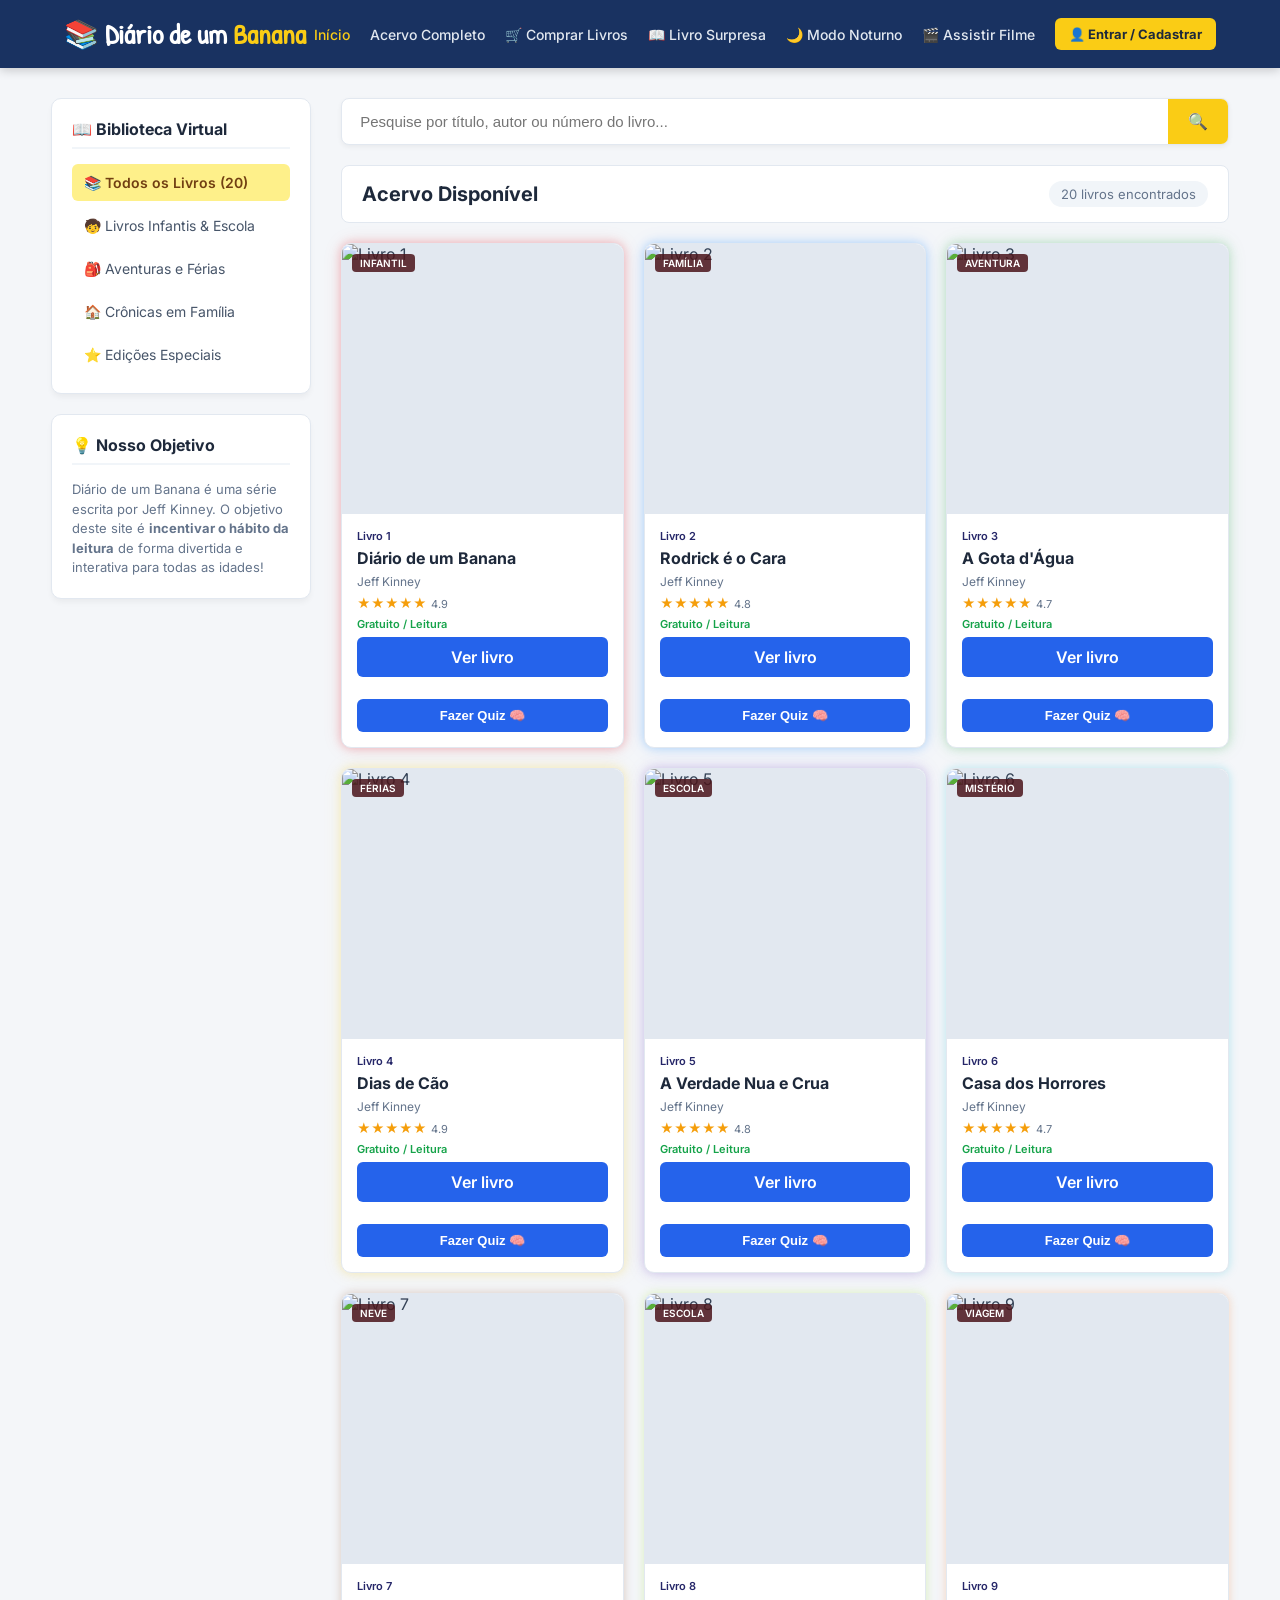
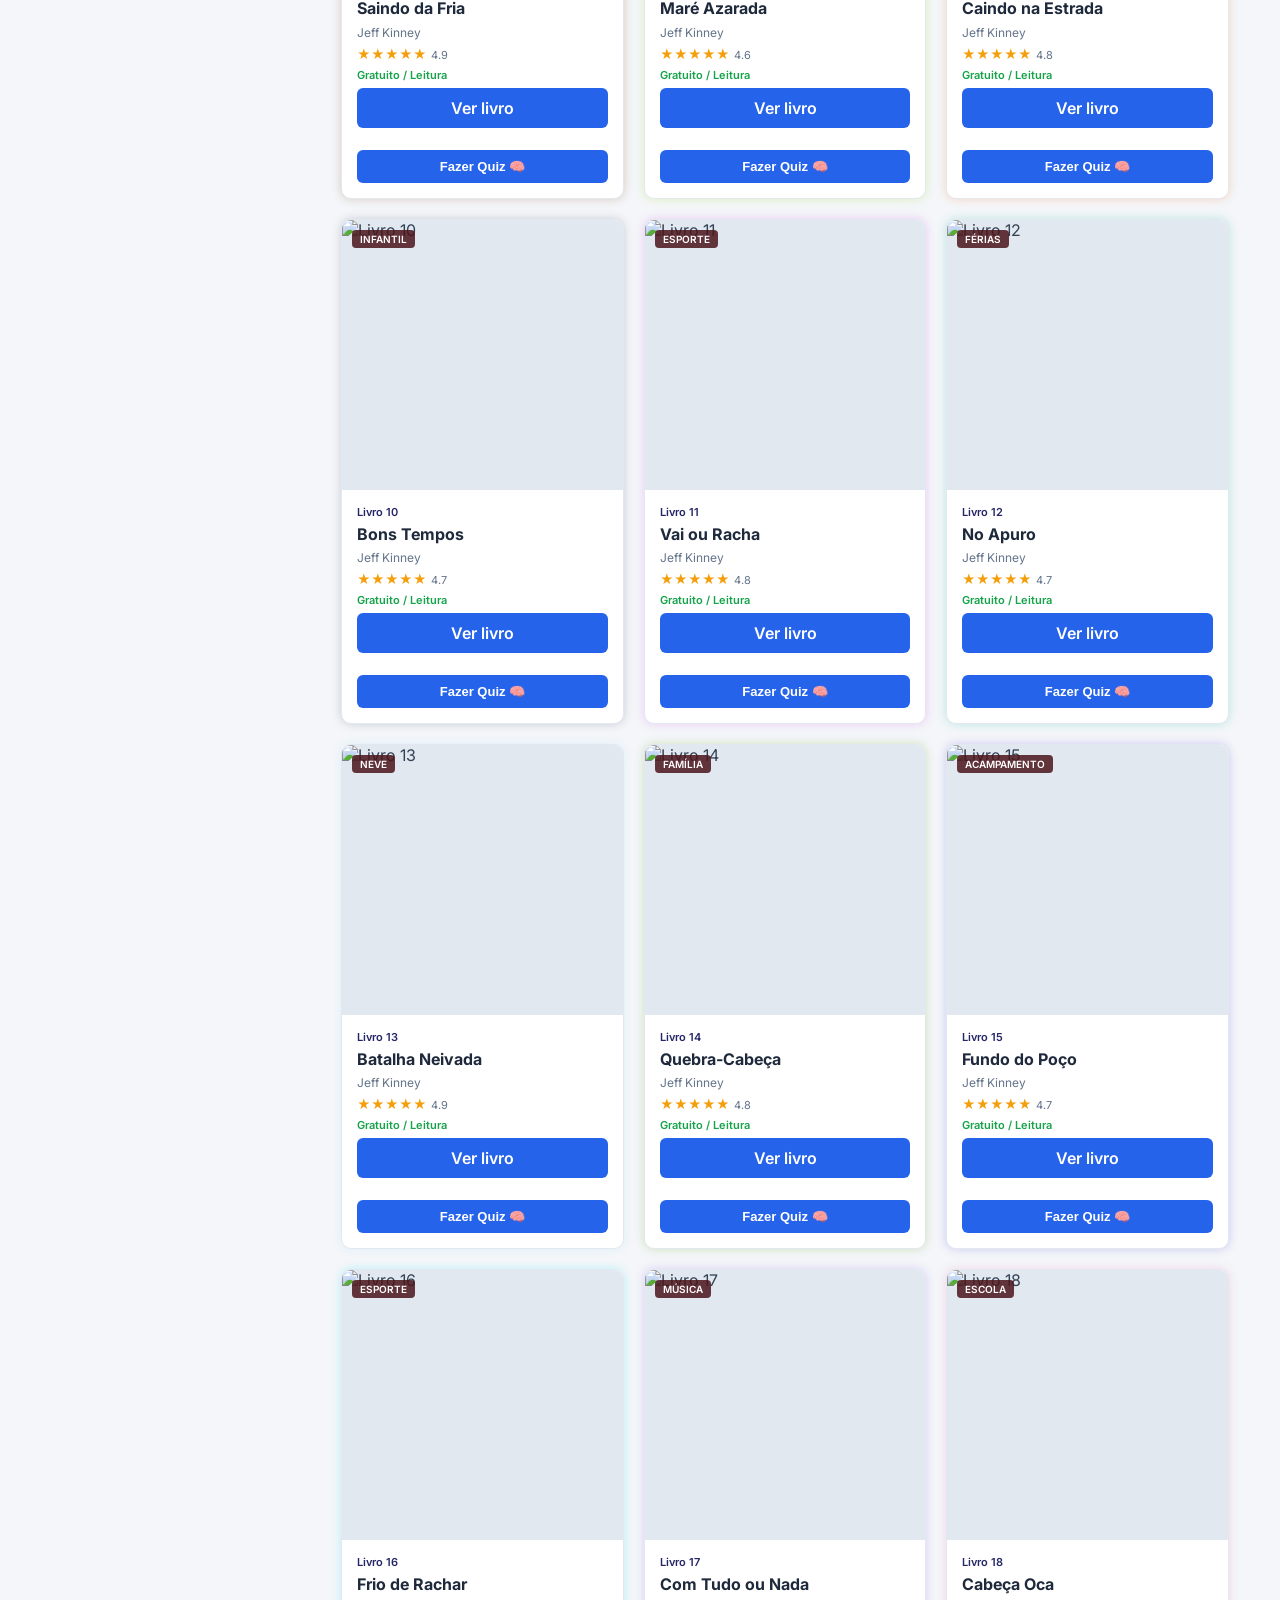
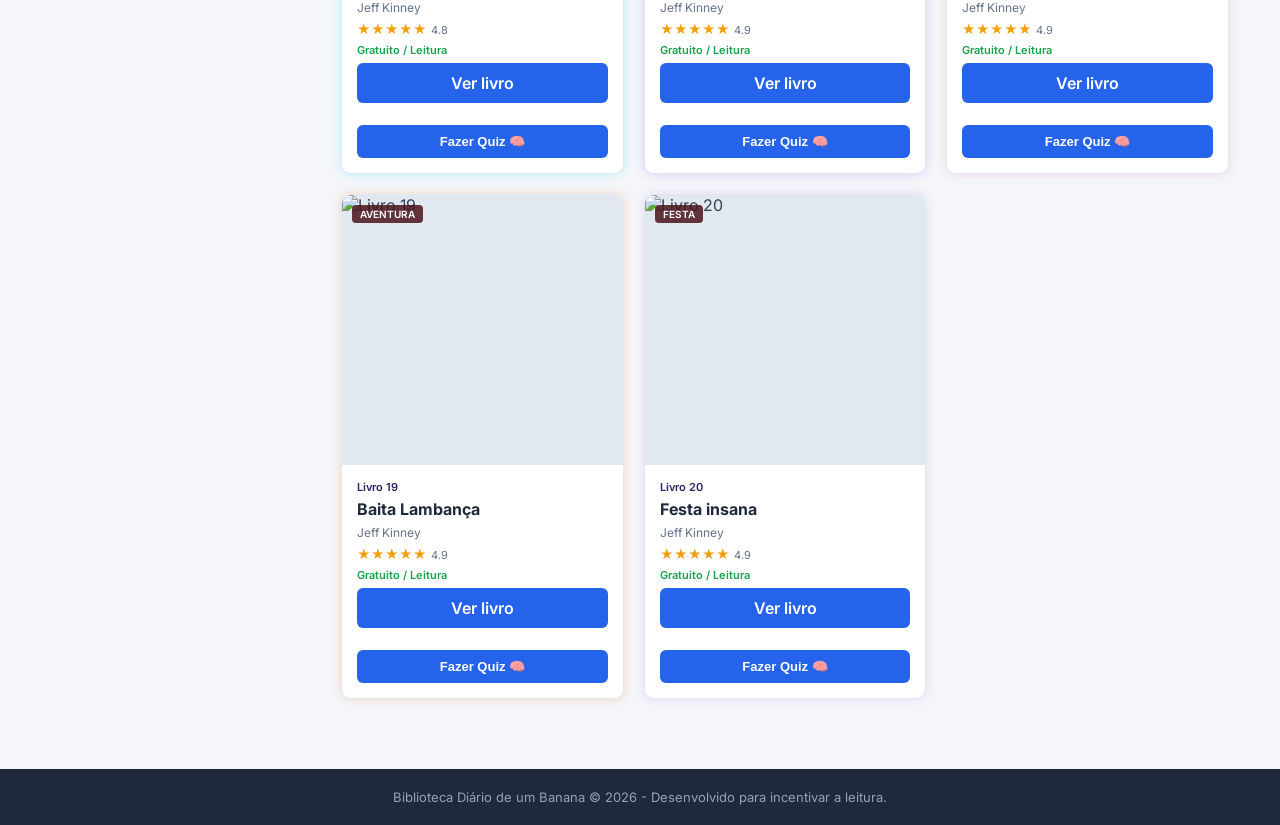
==== commit 2c51633a: "Update index.html" ====
--- a/index.html
+++ b/index.html
@@ -7,6 +7,7 @@
     <!-- Fontes para o visual de caderno/diário -->
     <link href="https://fonts.googleapis.com/css2?family=Caveat:wght@700&family=Inter:wght@400;500;600;700&family=Patrick+Hand&display=swap" rel="stylesheet">
     <link rel="stylesheet" href="style.css">
+    <link rel="stylesheet" href="auth.css">
 </head>
 <body>
 
@@ -405,7 +406,8 @@
             </div>
         </div>
     </div>
-
+<script src="auth.js"></script>
+<script src="script.js"></script>
     <script src="script.js"></script>
 </body>
 </html>
--- a/style.css
+++ b/style.css
@@ -904,3 +904,381 @@
 /* Livro 20 - Lilás */
 .neon-lilas { box-shadow: 0 0 10px rgba(192, 132, 252, 0.25); }
 .neon-lilas:hover { box-shadow: 0 0 25px rgba(192, 132, 252, 0.75) !important; }
+/* ==========================================
+   CADASTRO / LOGIN - Diário de um Banana
+   ========================================== */
+
+   .auth-area {
+    display: inline-flex;
+    align-items: center;
+    gap: 10px;
+}
+
+.auth-btn {
+    background: #facc15;
+    color: #1e293b;
+    border: none;
+    padding: 8px 14px;
+    border-radius: 6px;
+    font-family: 'Inter', sans-serif;
+    font-size: 13px;
+    font-weight: 700;
+    cursor: pointer;
+    transition: background 0.2s, transform 0.1s;
+}
+
+.auth-btn:hover {
+    background: #eab308;
+    transform: translateY(-1px);
+}
+
+.auth-btn-sair {
+    background: transparent;
+    color: #e2e8f0;
+    border: 1px solid #64748b;
+}
+
+.auth-btn-sair:hover {
+    background: #334155;
+}
+
+.auth-ola {
+    color: #e2e8f0;
+    font-size: 14px;
+    font-weight: 500;
+}
+
+.auth-ola strong {
+    color: #facc15;
+}
+
+/* OVERLAY */
+.auth-overlay {
+    position: fixed;
+    inset: 0;
+    background: rgba(0, 0, 0, 0.6);
+    backdrop-filter: blur(3px);
+    display: none;
+    align-items: center;
+    justify-content: center;
+    padding: 20px;
+    z-index: 2000;
+}
+
+.auth-overlay.ativo {
+    display: flex;
+}
+
+.auth-modal {
+    background: #fff;
+    width: 100%;
+    max-width: 420px;
+    max-height: 92vh;
+    overflow-y: auto;
+    border-radius: 12px;
+    padding: 28px;
+    position: relative;
+    box-shadow: 0 20px 25px -5px rgba(0, 0, 0, 0.25);
+    animation: authEntrada 0.2s ease;
+}
+
+@keyframes authEntrada {
+    from { opacity: 0; transform: translateY(12px); }
+    to   { opacity: 1; transform: translateY(0); }
+}
+
+.auth-fechar {
+    position: absolute;
+    right: 14px;
+    top: 14px;
+    background: #f1f5f9;
+    border: none;
+    width: 32px;
+    height: 32px;
+    border-radius: 50%;
+    font-size: 18px;
+    cursor: pointer;
+    color: #334155;
+}
+
+.auth-logo {
+    text-align: center;
+    font-size: 40px;
+    margin-bottom: 4px;
+}
+
+.auth-titulo {
+    text-align: center;
+    font-size: 22px;
+    color: #1e293b;
+    margin-bottom: 18px;
+}
+
+/* ABAS */
+.auth-abas {
+    display: flex;
+    background: #f1f5f9;
+    border-radius: 8px;
+    padding: 4px;
+    margin-bottom: 20px;
+}
+
+.auth-aba {
+    flex: 1;
+    border: none;
+    background: transparent;
+    padding: 9px;
+    border-radius: 6px;
+    font-family: 'Inter', sans-serif;
+    font-size: 14px;
+    font-weight: 600;
+    color: #64748b;
+    cursor: pointer;
+    transition: all 0.2s;
+}
+
+.auth-aba.ativo {
+    background: #2563eb;
+    color: #fff;
+}
+
+/* FORMULÁRIOS */
+.auth-form {
+    display: none;
+    flex-direction: column;
+    gap: 14px;
+}
+
+.auth-form.ativo {
+    display: flex;
+}
+
+.auth-campo label {
+    display: block;
+    font-size: 13px;
+    font-weight: 600;
+    color: #334155;
+    margin-bottom: 5px;
+}
+
+.auth-input-wrap {
+    position: relative;
+}
+
+.auth-campo input {
+    width: 100%;
+    padding: 11px 12px;
+    border: 1px solid #cbd5e1;
+    border-radius: 6px;
+    font-family: 'Inter', sans-serif;
+    font-size: 14px;
+    background: #f8fafc;
+    color: #1e293b;
+    outline: none;
+    transition: border-color 0.2s, box-shadow 0.2s;
+}
+
+.auth-campo input:focus {
+    border-color: #2563eb;
+    box-shadow: 0 0 0 3px rgba(37, 99, 235, 0.15);
+}
+
+.auth-campo.invalido input {
+    border-color: #dc2626;
+}
+
+.auth-campo.tem-olho input {
+    padding-right: 42px;
+}
+
+.auth-olho {
+    position: absolute;
+    right: 6px;
+    top: 50%;
+    transform: translateY(-50%);
+    background: none;
+    border: none;
+    font-size: 16px;
+    cursor: pointer;
+    padding: 6px;
+}
+
+.auth-erro {
+    display: block;
+    min-height: 0;
+    margin-top: 4px;
+    font-size: 12px;
+    color: #dc2626;
+}
+
+/* FORÇA DA SENHA */
+.auth-forca {
+    height: 5px;
+    background: #e2e8f0;
+    border-radius: 3px;
+    overflow: hidden;
+    margin-top: 8px;
+}
+
+.auth-forca-barra {
+    height: 100%;
+    width: 0;
+    transition: width 0.25s, background 0.25s;
+}
+
+.auth-forca-texto {
+    font-size: 12px;
+    margin-top: 4px;
+    color: #64748b;
+}
+
+/* MENSAGEM GERAL */
+.auth-msg {
+    display: none;
+    padding: 10px 12px;
+    border-radius: 6px;
+    font-size: 13px;
+    background: #fee2e2;
+    color: #991b1b;
+    border: 1px solid #fca5a5;
+}
+
+.auth-msg.ativo {
+    display: block;
+}
+
+.auth-enviar {
+    width: 100%;
+    background: #2563eb;
+    color: #fff;
+    border: none;
+    padding: 12px;
+    border-radius: 6px;
+    font-family: 'Inter', sans-serif;
+    font-size: 15px;
+    font-weight: 600;
+    cursor: pointer;
+    transition: background 0.2s;
+}
+
+.auth-enviar:hover {
+    background: #1d4ed8;
+}
+
+.auth-enviar:disabled {
+    opacity: 0.6;
+    cursor: not-allowed;
+}
+
+.auth-troca {
+    text-align: center;
+    font-size: 13px;
+    color: #64748b;
+}
+
+.auth-troca button {
+    background: none;
+    border: none;
+    color: #2563eb;
+    font-weight: 600;
+    cursor: pointer;
+    font-size: 13px;
+    font-family: 'Inter', sans-serif;
+}
+
+/* AVISO (TOAST) */
+.auth-toast {
+    position: fixed;
+    bottom: 24px;
+    left: 50%;
+    transform: translateX(-50%) translateY(20px);
+    background: #16a34a;
+    color: #fff;
+    padding: 12px 22px;
+    border-radius: 8px;
+    font-size: 14px;
+    font-weight: 600;
+    box-shadow: 0 10px 20px rgba(0, 0, 0, 0.25);
+    opacity: 0;
+    pointer-events: none;
+    transition: all 0.3s;
+    z-index: 3000;
+}
+
+.auth-toast.ativo {
+    opacity: 1;
+    transform: translateX(-50%) translateY(0);
+}
+
+/* MODO ESCURO */
+body.dark-mode .auth-modal {
+    background-color: #1e1e1e !important;
+    border: 1px solid #334155;
+}
+
+body.dark-mode .auth-titulo,
+body.dark-mode .auth-campo label {
+    color: #f8fafc !important;
+}
+
+body.dark-mode .auth-campo input {
+    background: #0f172a;
+    border-color: #475569;
+    color: #f8fafc;
+}
+
+body.dark-mode .auth-abas,
+body.dark-mode .auth-fechar {
+    background: #0f172a;
+}
+
+body.dark-mode .auth-fechar {
+    color: #f8fafc;
+}
+
+body.dark-mode .auth-aba {
+    color: #94a3b8;
+}
+
+body.dark-mode .auth-aba.ativo {
+    background: #2563eb;
+    color: #fff;
+}
+
+body.dark-mode .auth-forca {
+    background: #334155;
+}
+
+body.dark-mode .auth-erro {
+    color: #f87171 !important;
+}
+
+body.dark-mode .auth-msg {
+    background: #450a0a;
+    color: #fecaca !important;
+    border-color: #7f1d1d;
+}
+
+body.dark-mode .auth-troca,
+body.dark-mode .auth-forca-texto {
+    color: #94a3b8 !important;
+}
+
+body.dark-mode .auth-troca button {
+    color: #60a5fa !important;
+}
+
+body.dark-mode .auth-toast {
+    color: #fff !important;
+}
+
+/* CELULAR */
+@media screen and (max-width: 768px) {
+    .auth-area {
+        gap: 6px;
+    }
+
+    .auth-modal {
+        padding: 22px 18px;
+    }
+}
